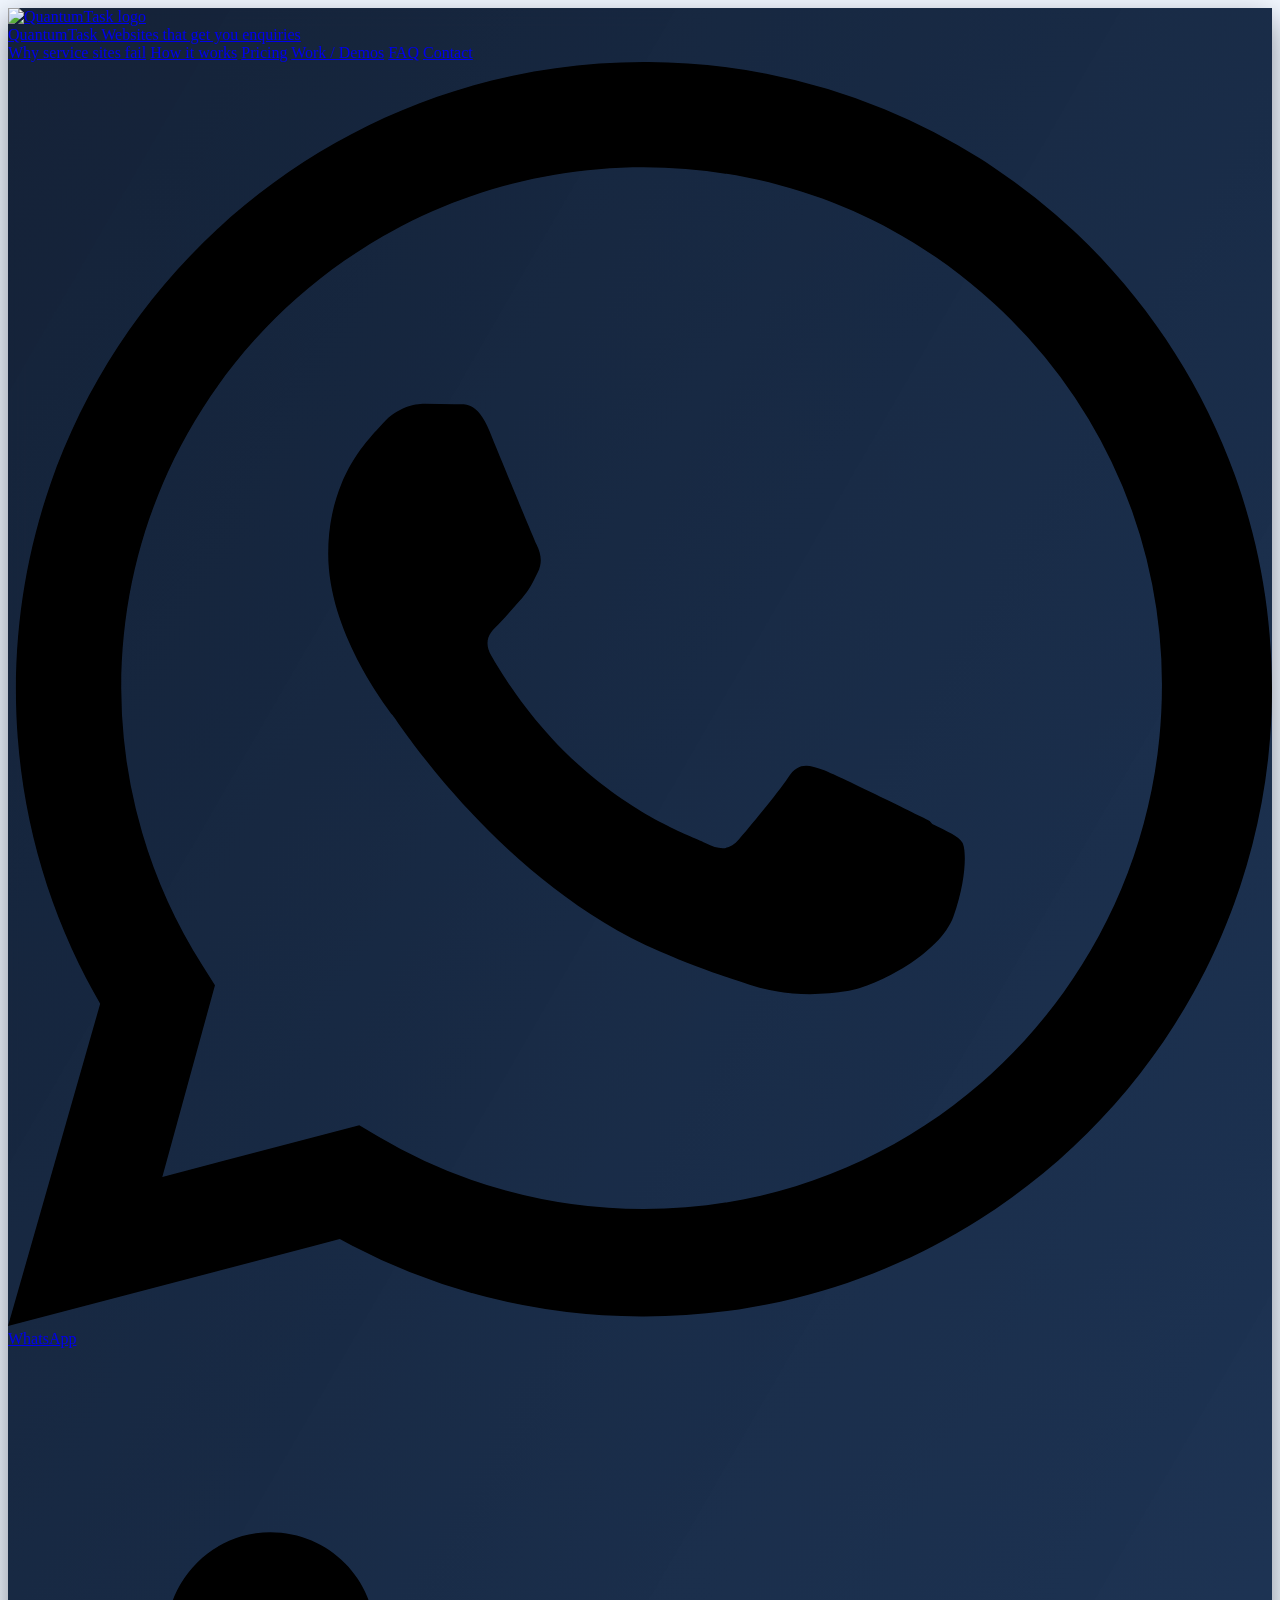
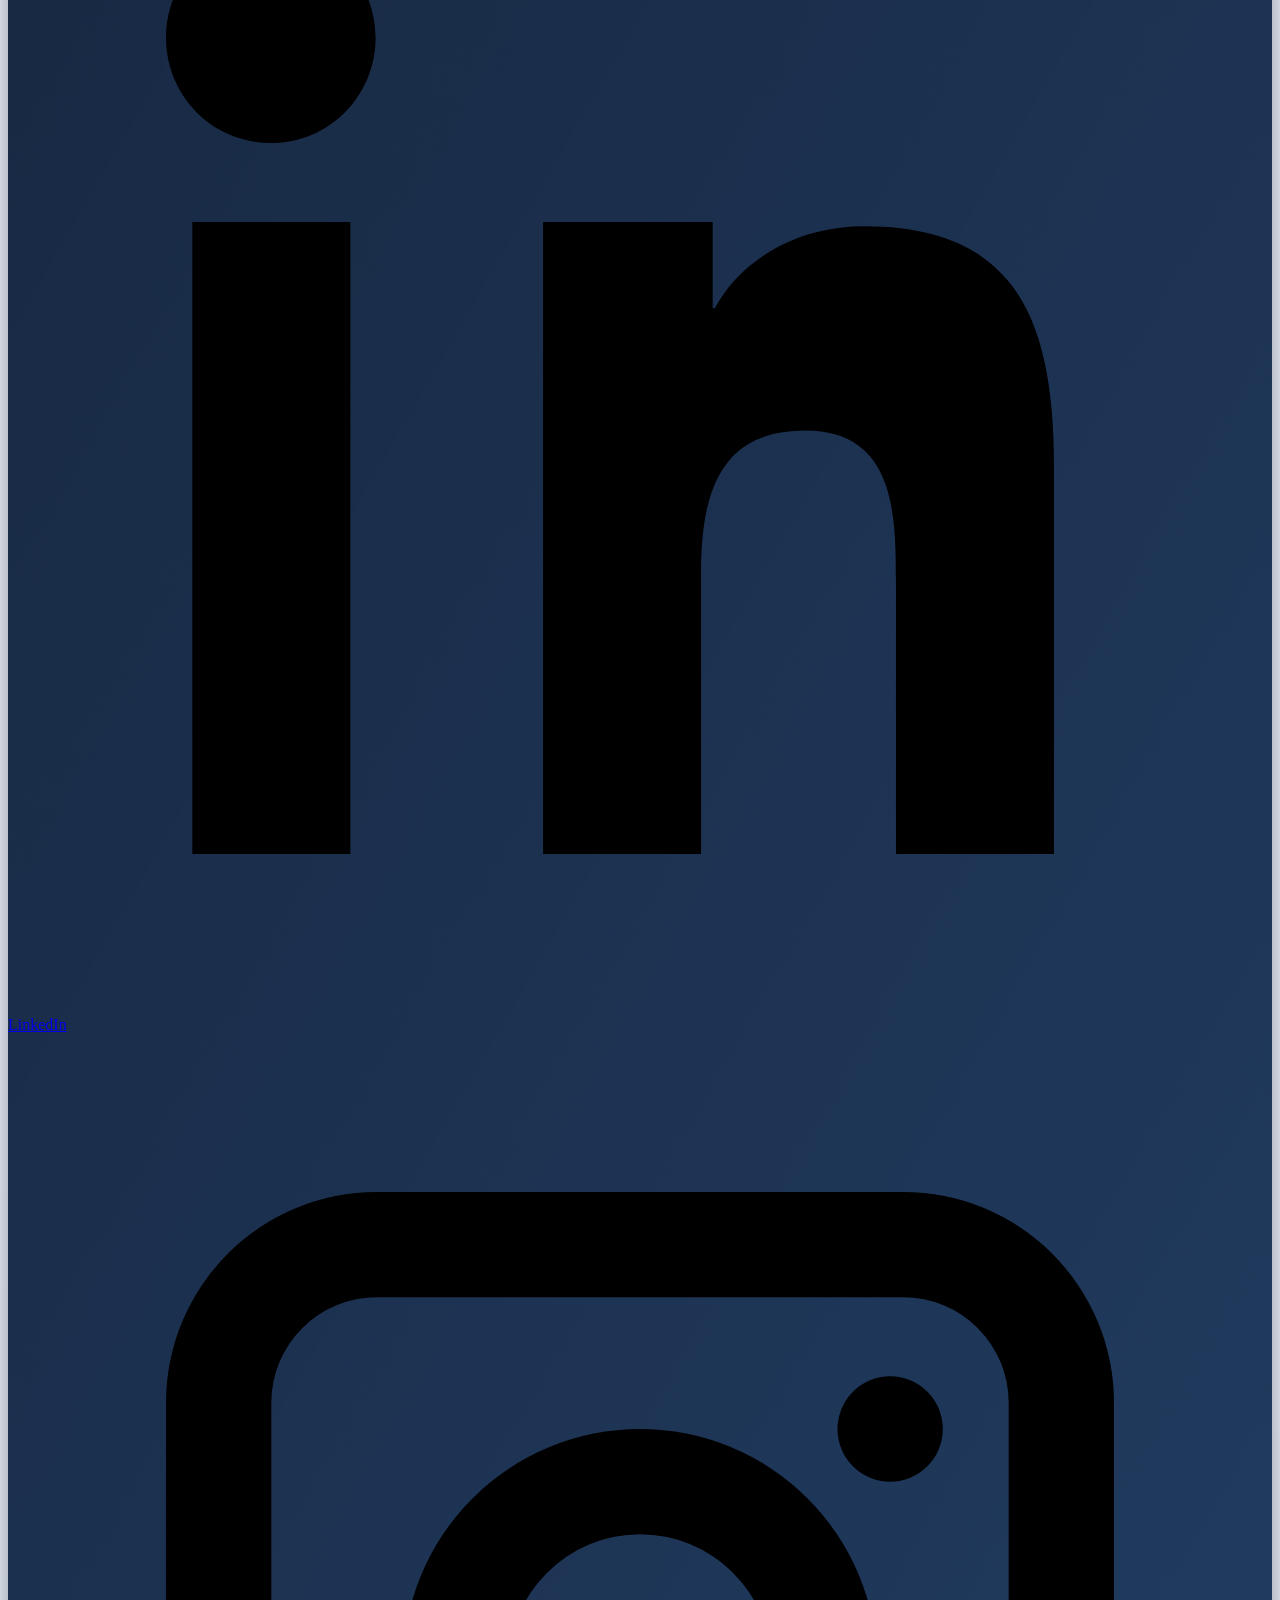
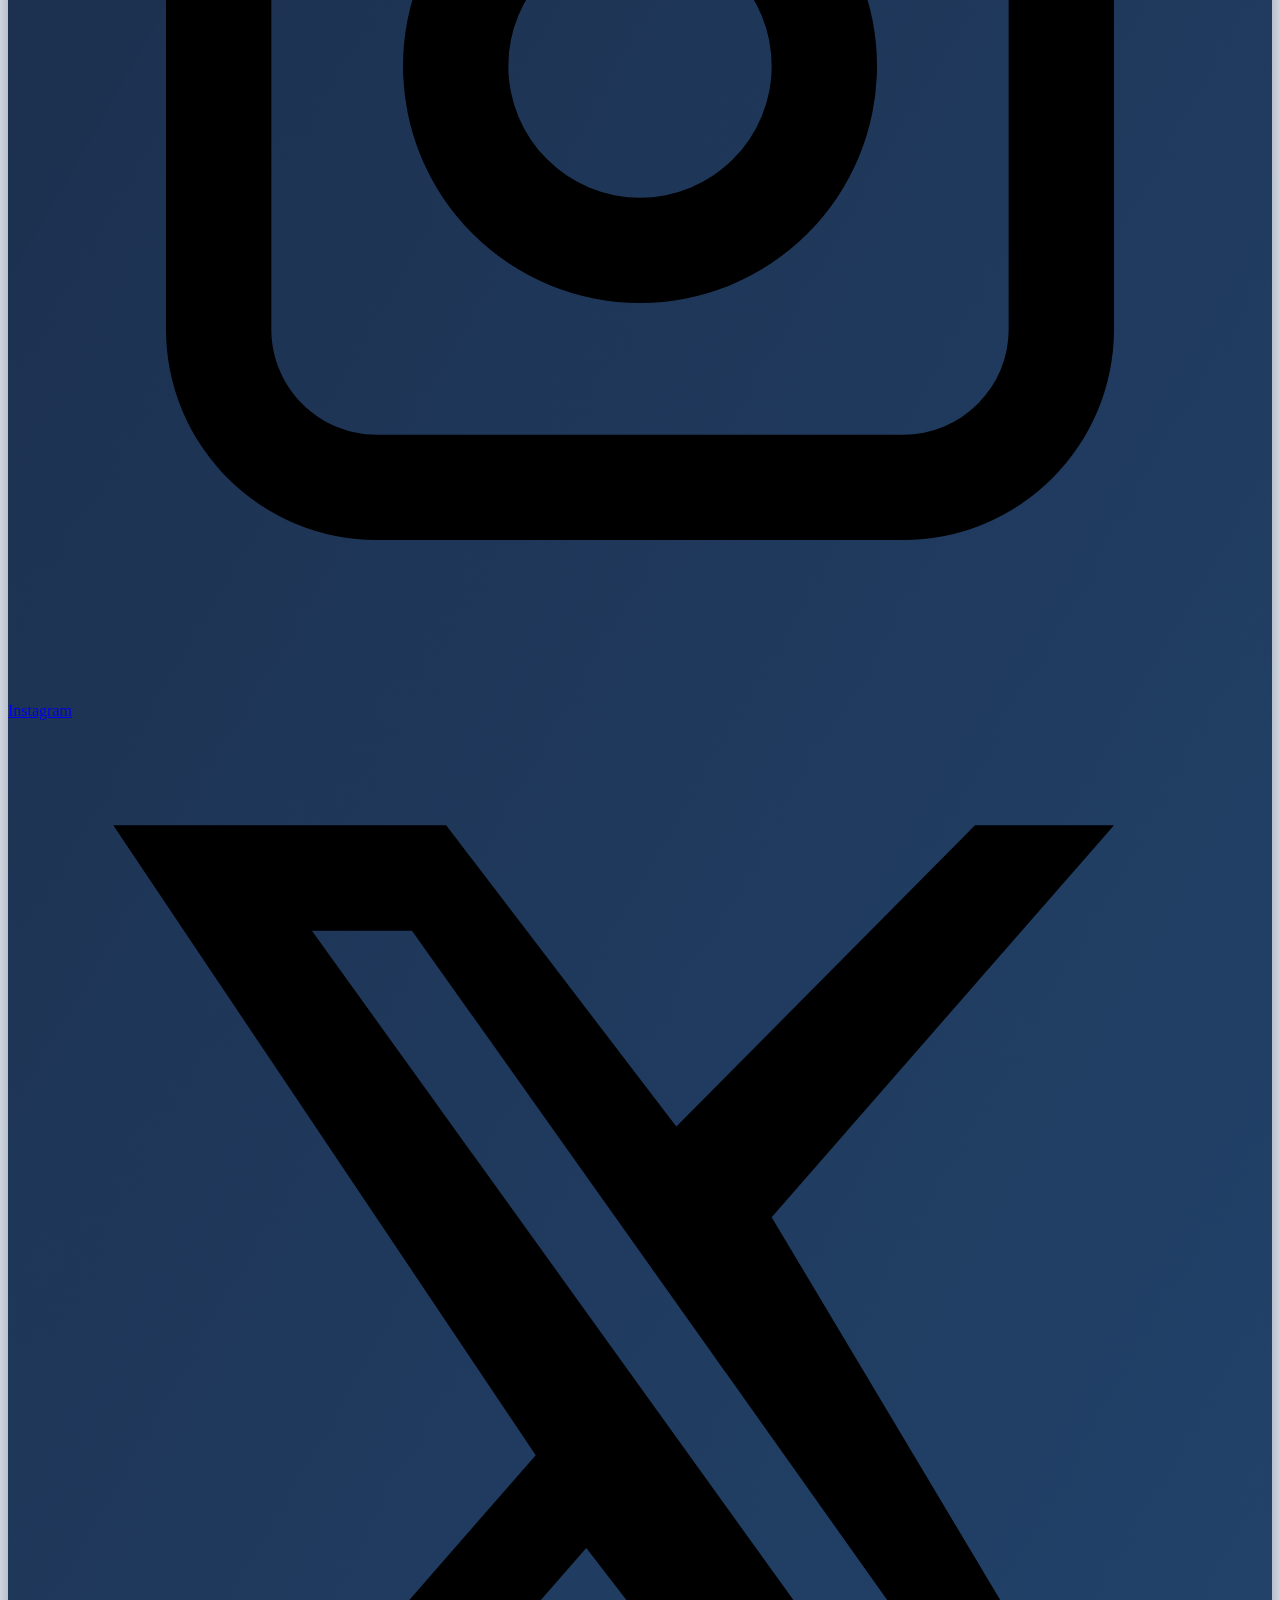
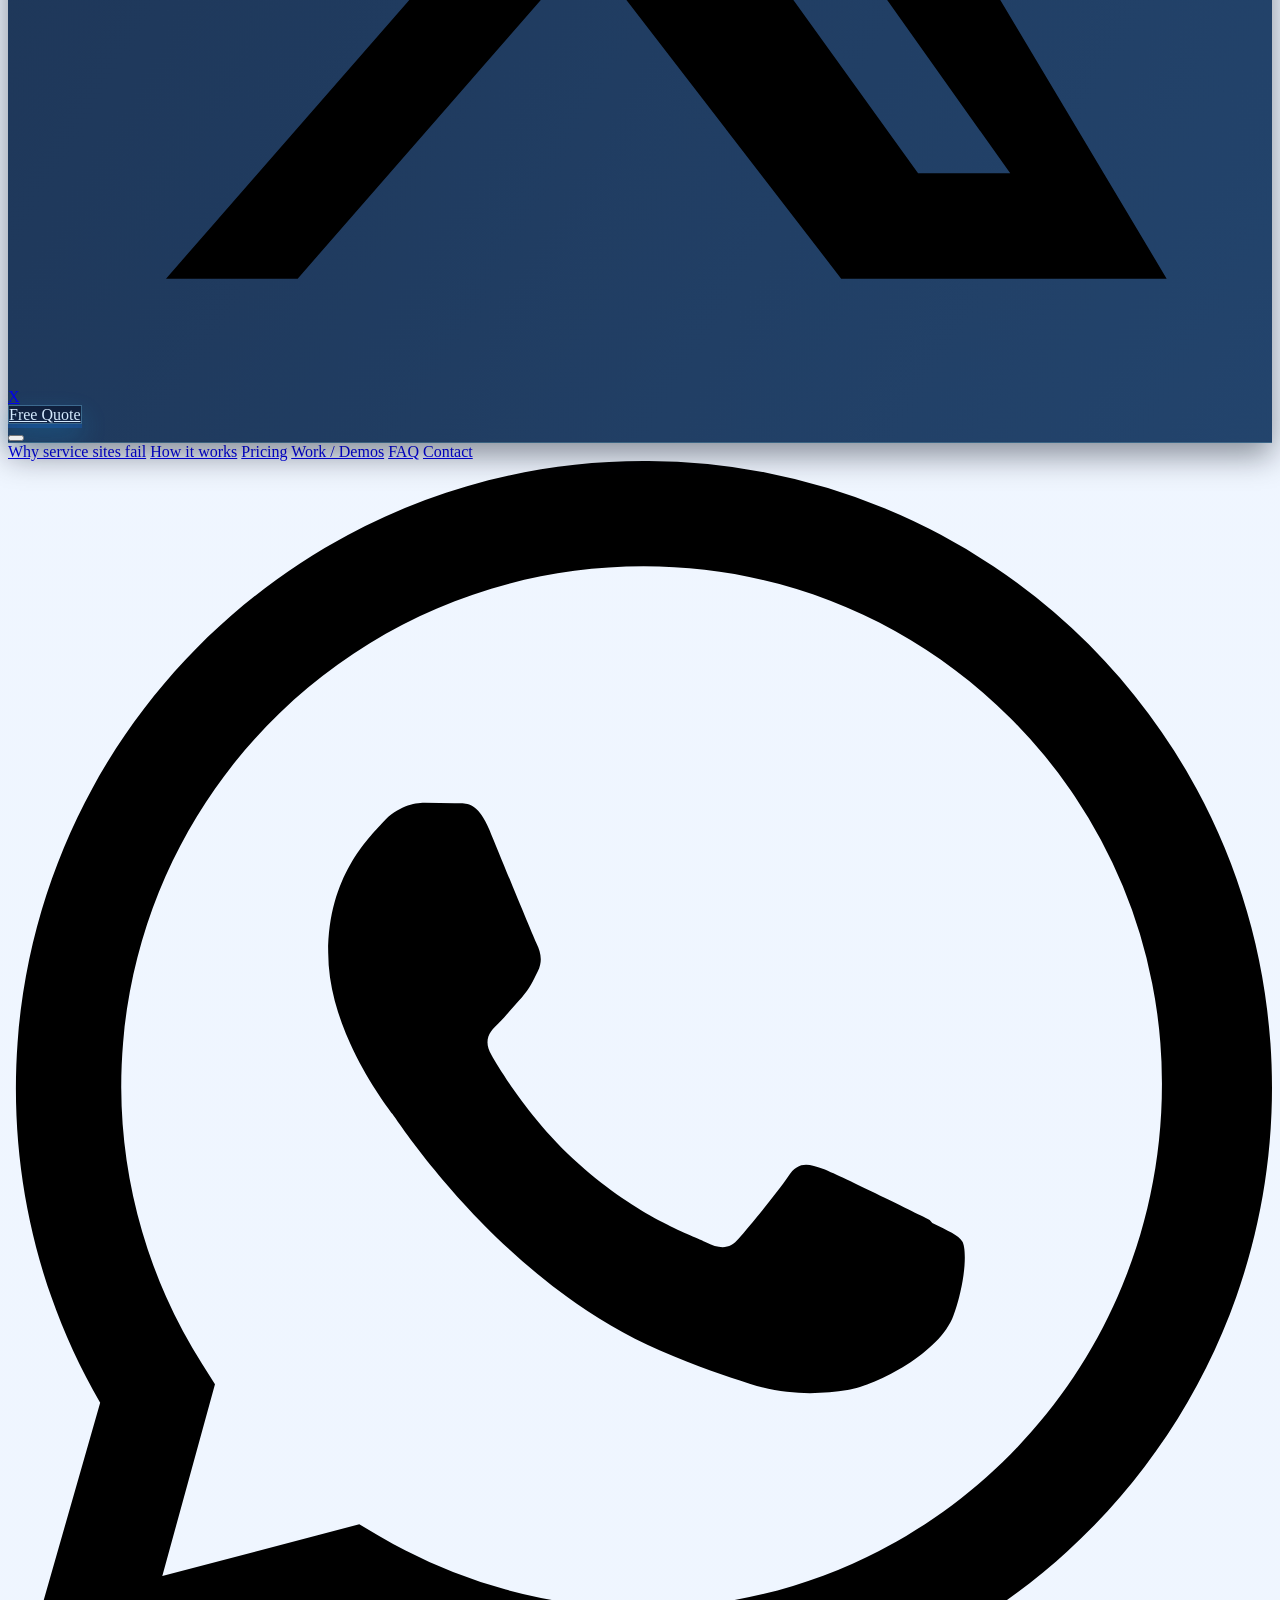
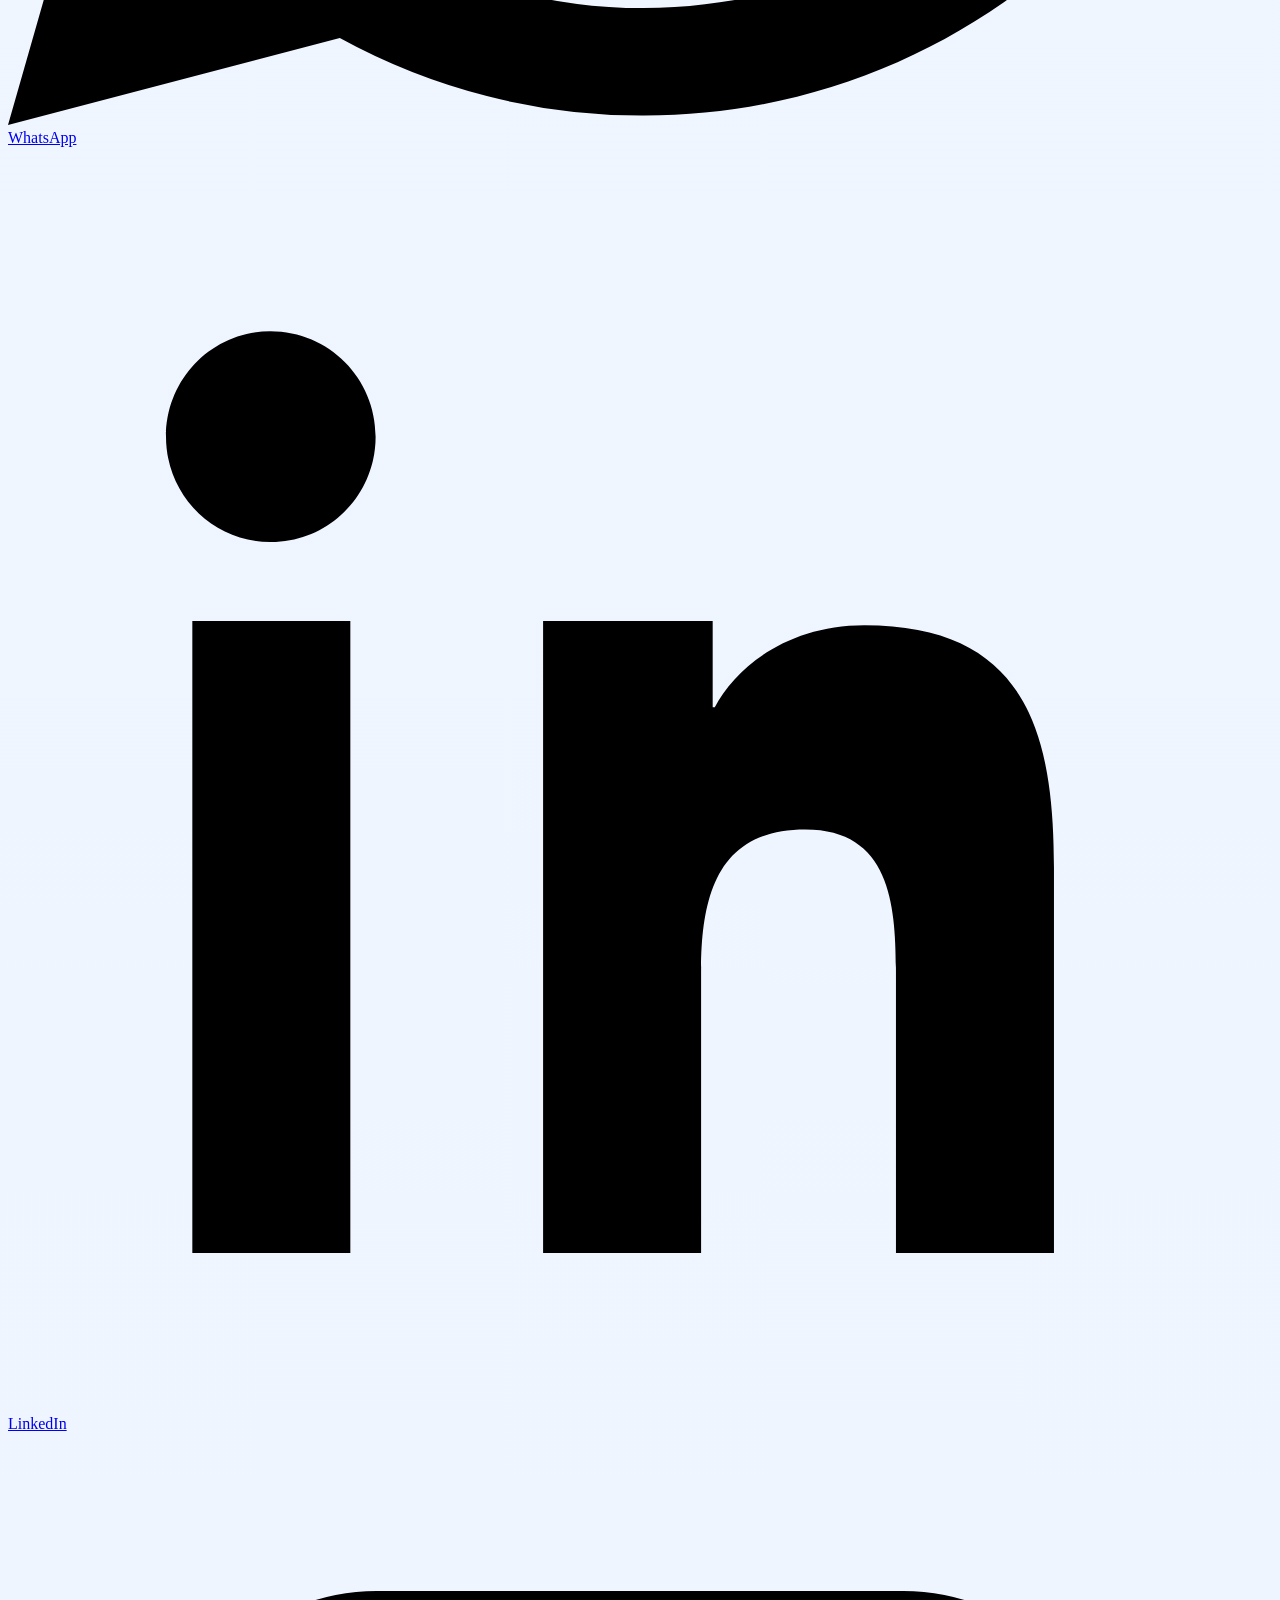
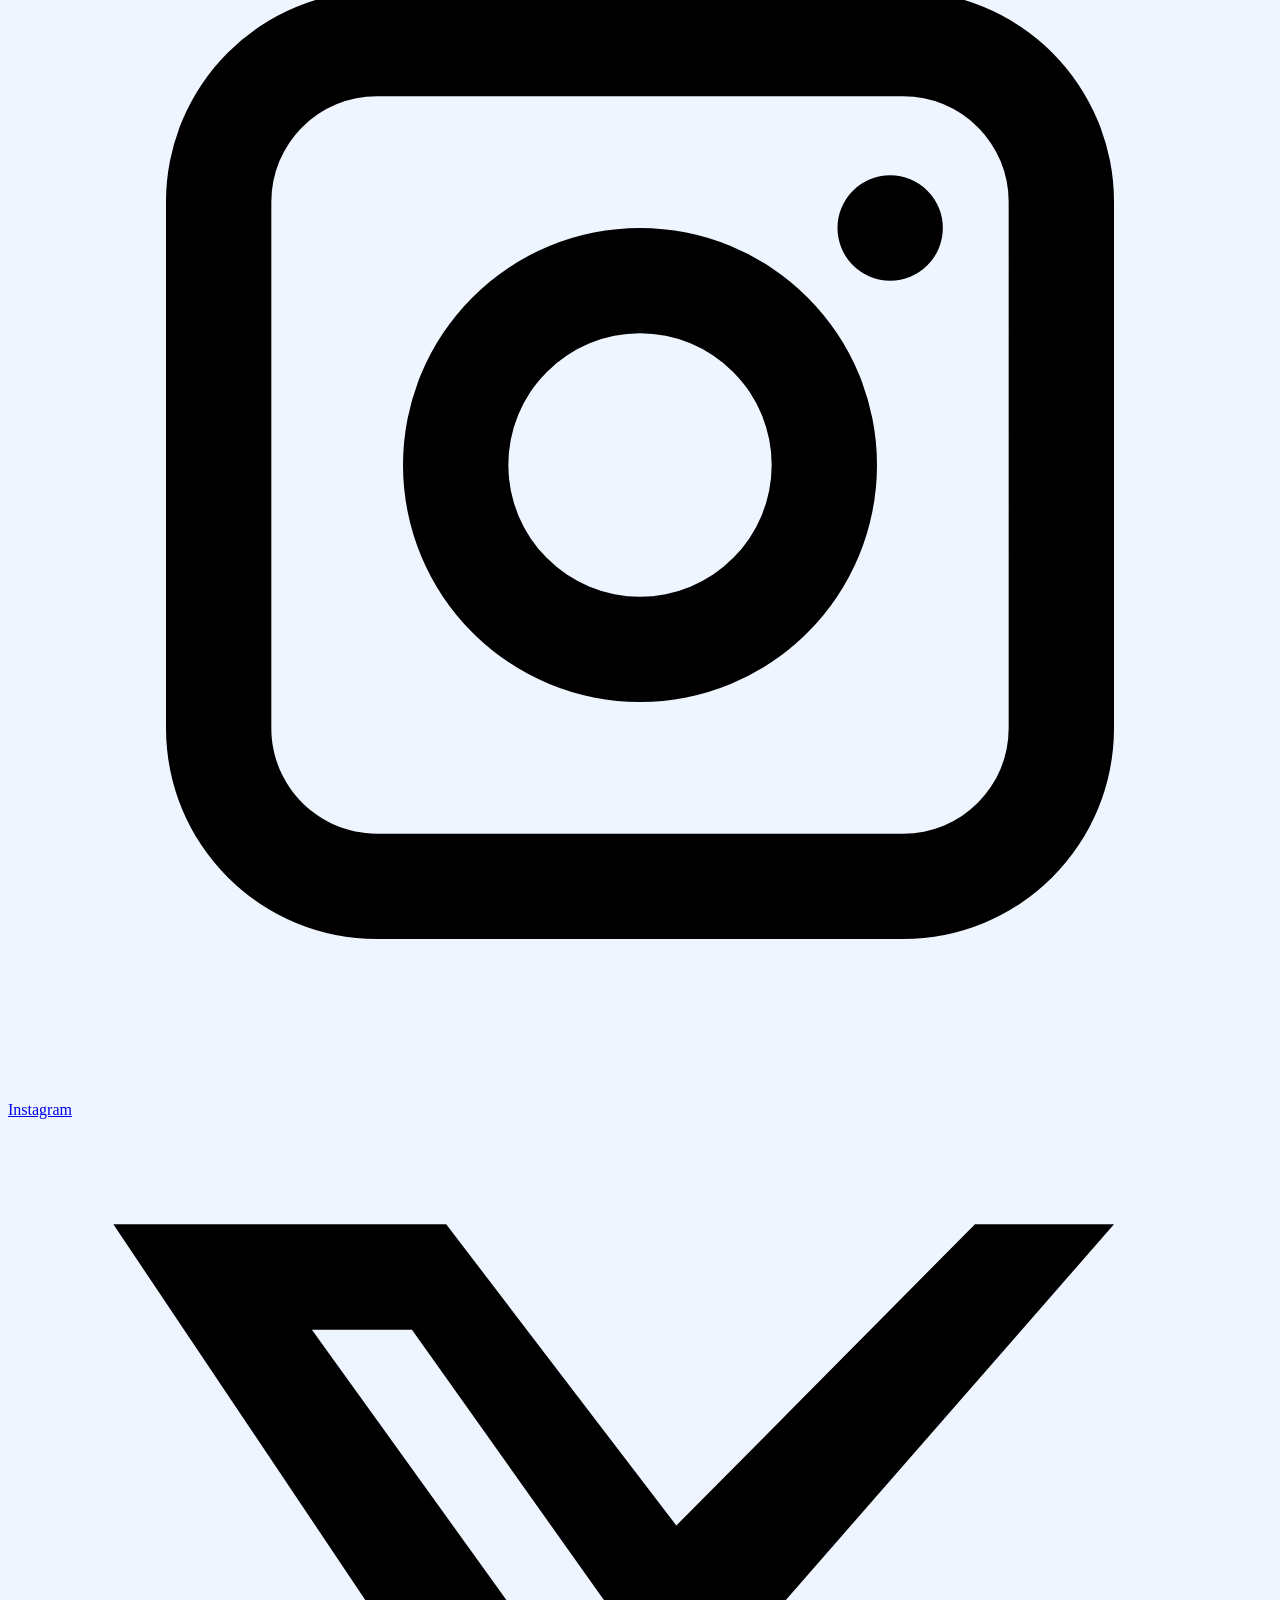
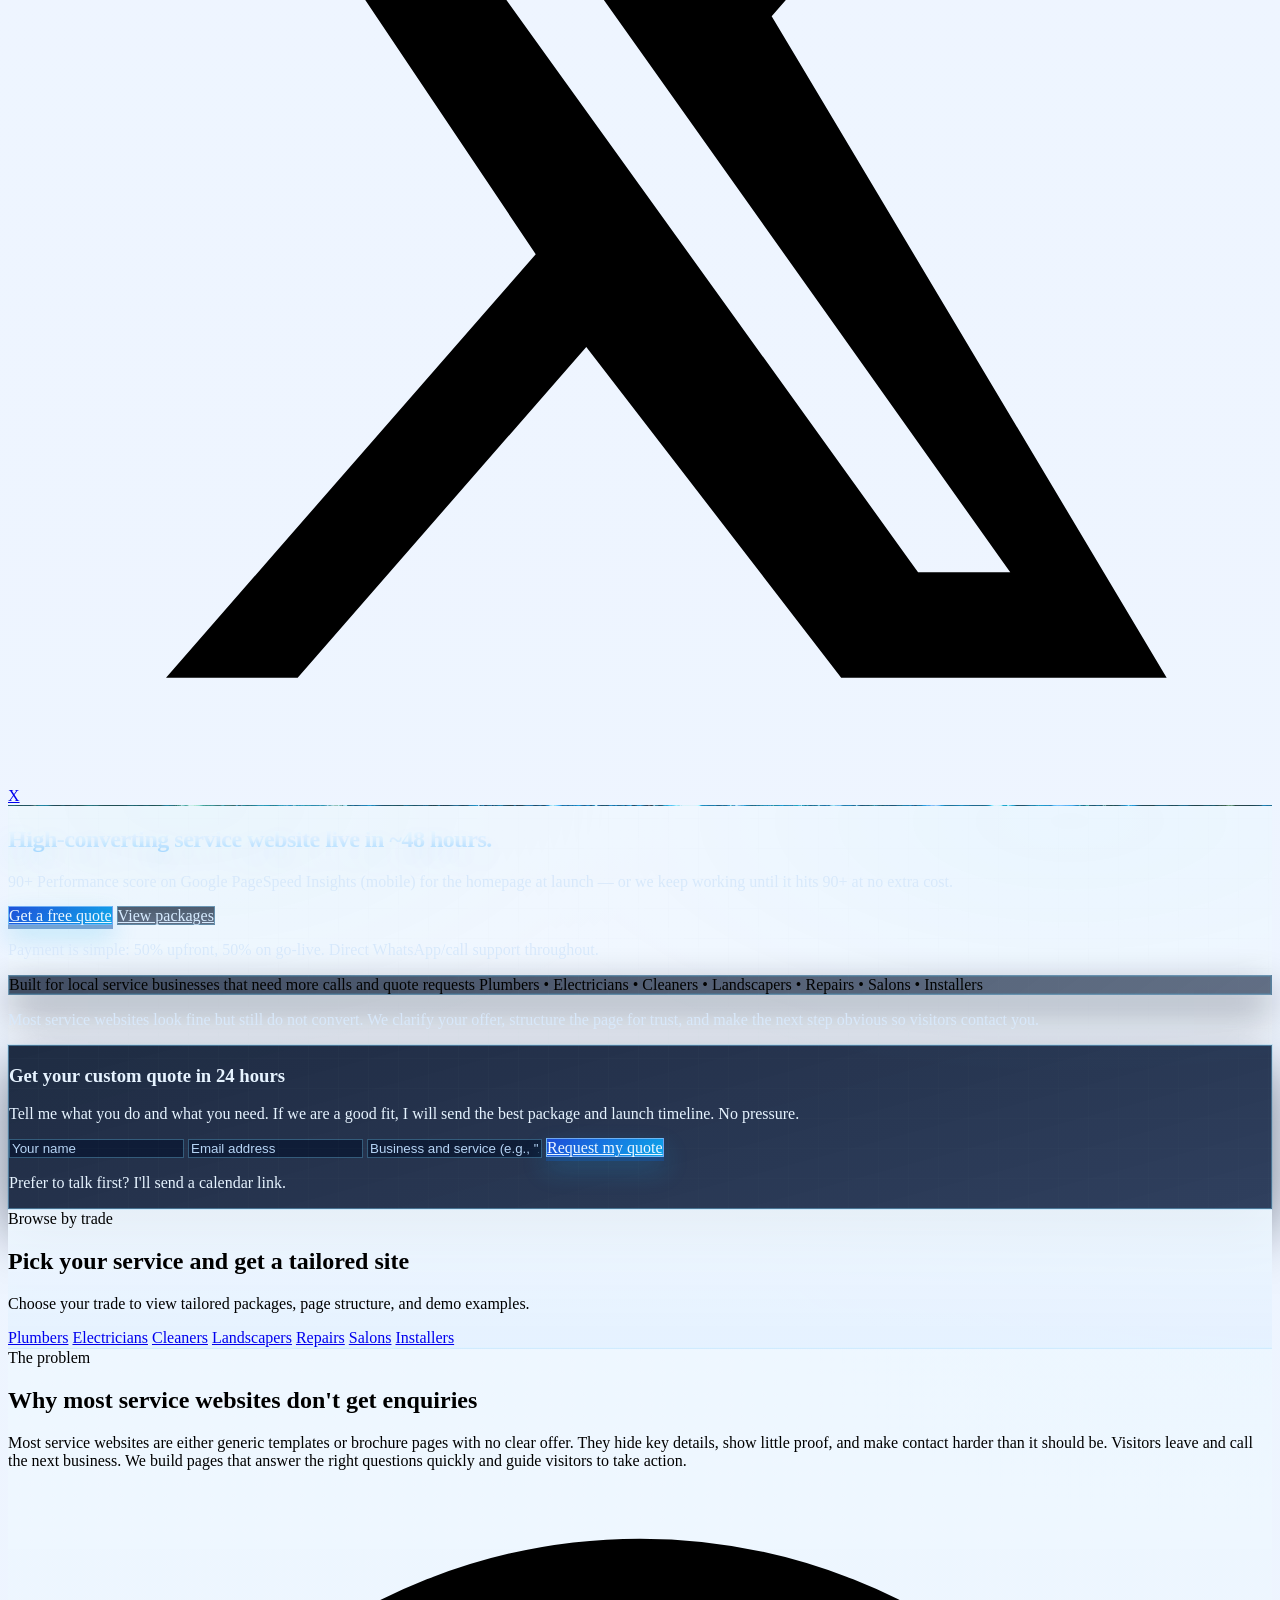
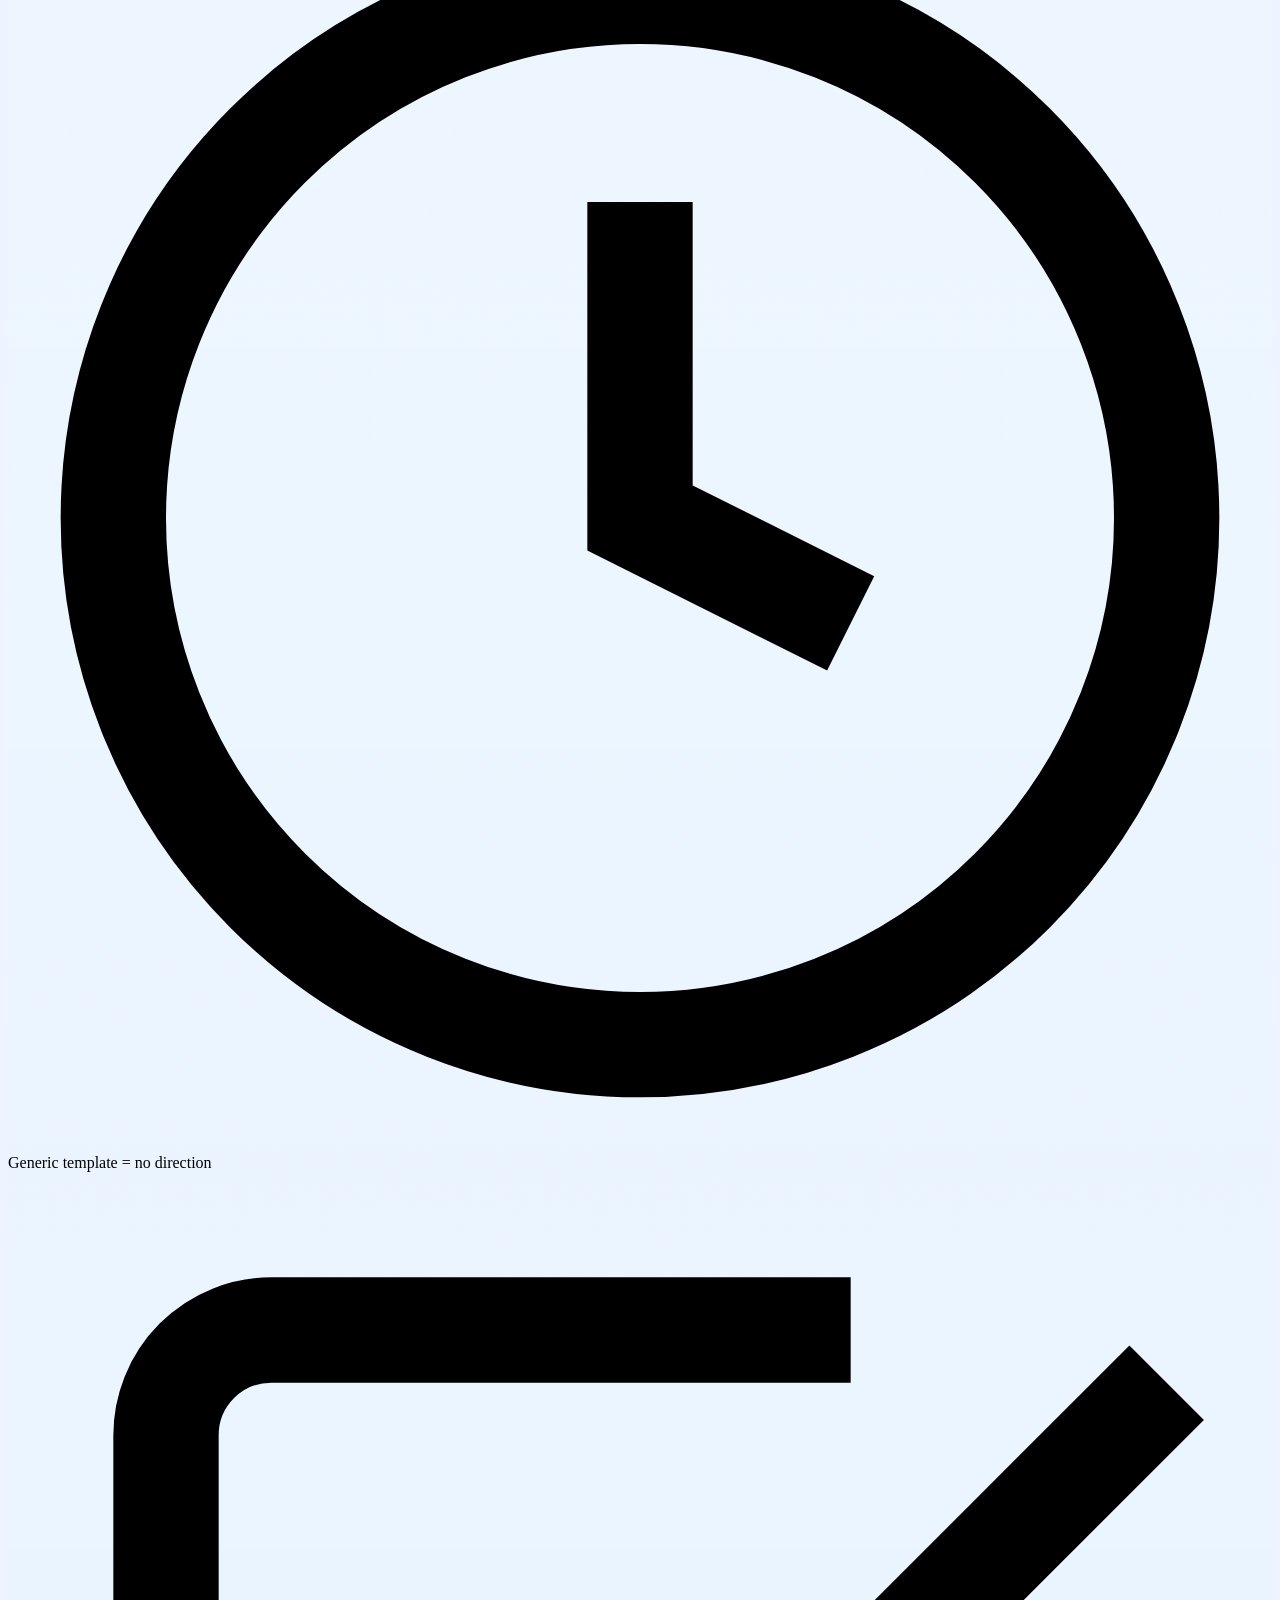
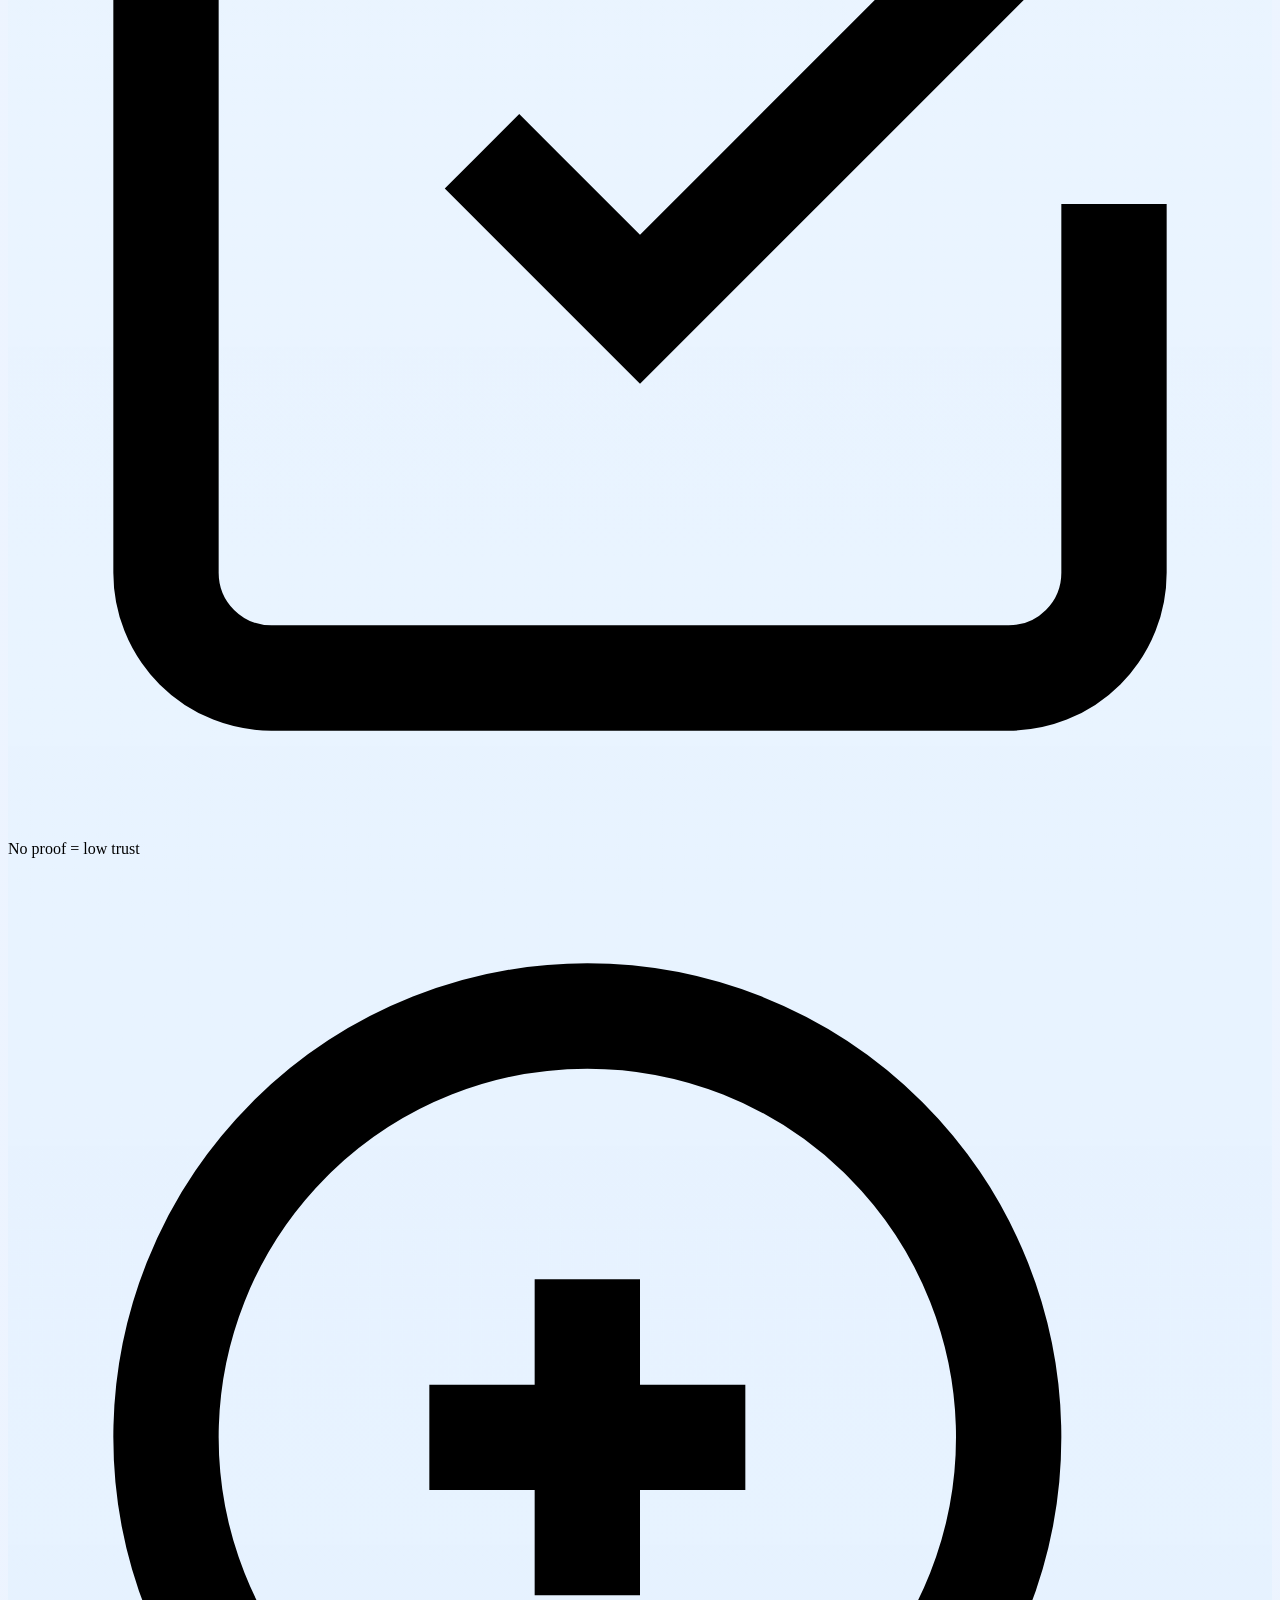
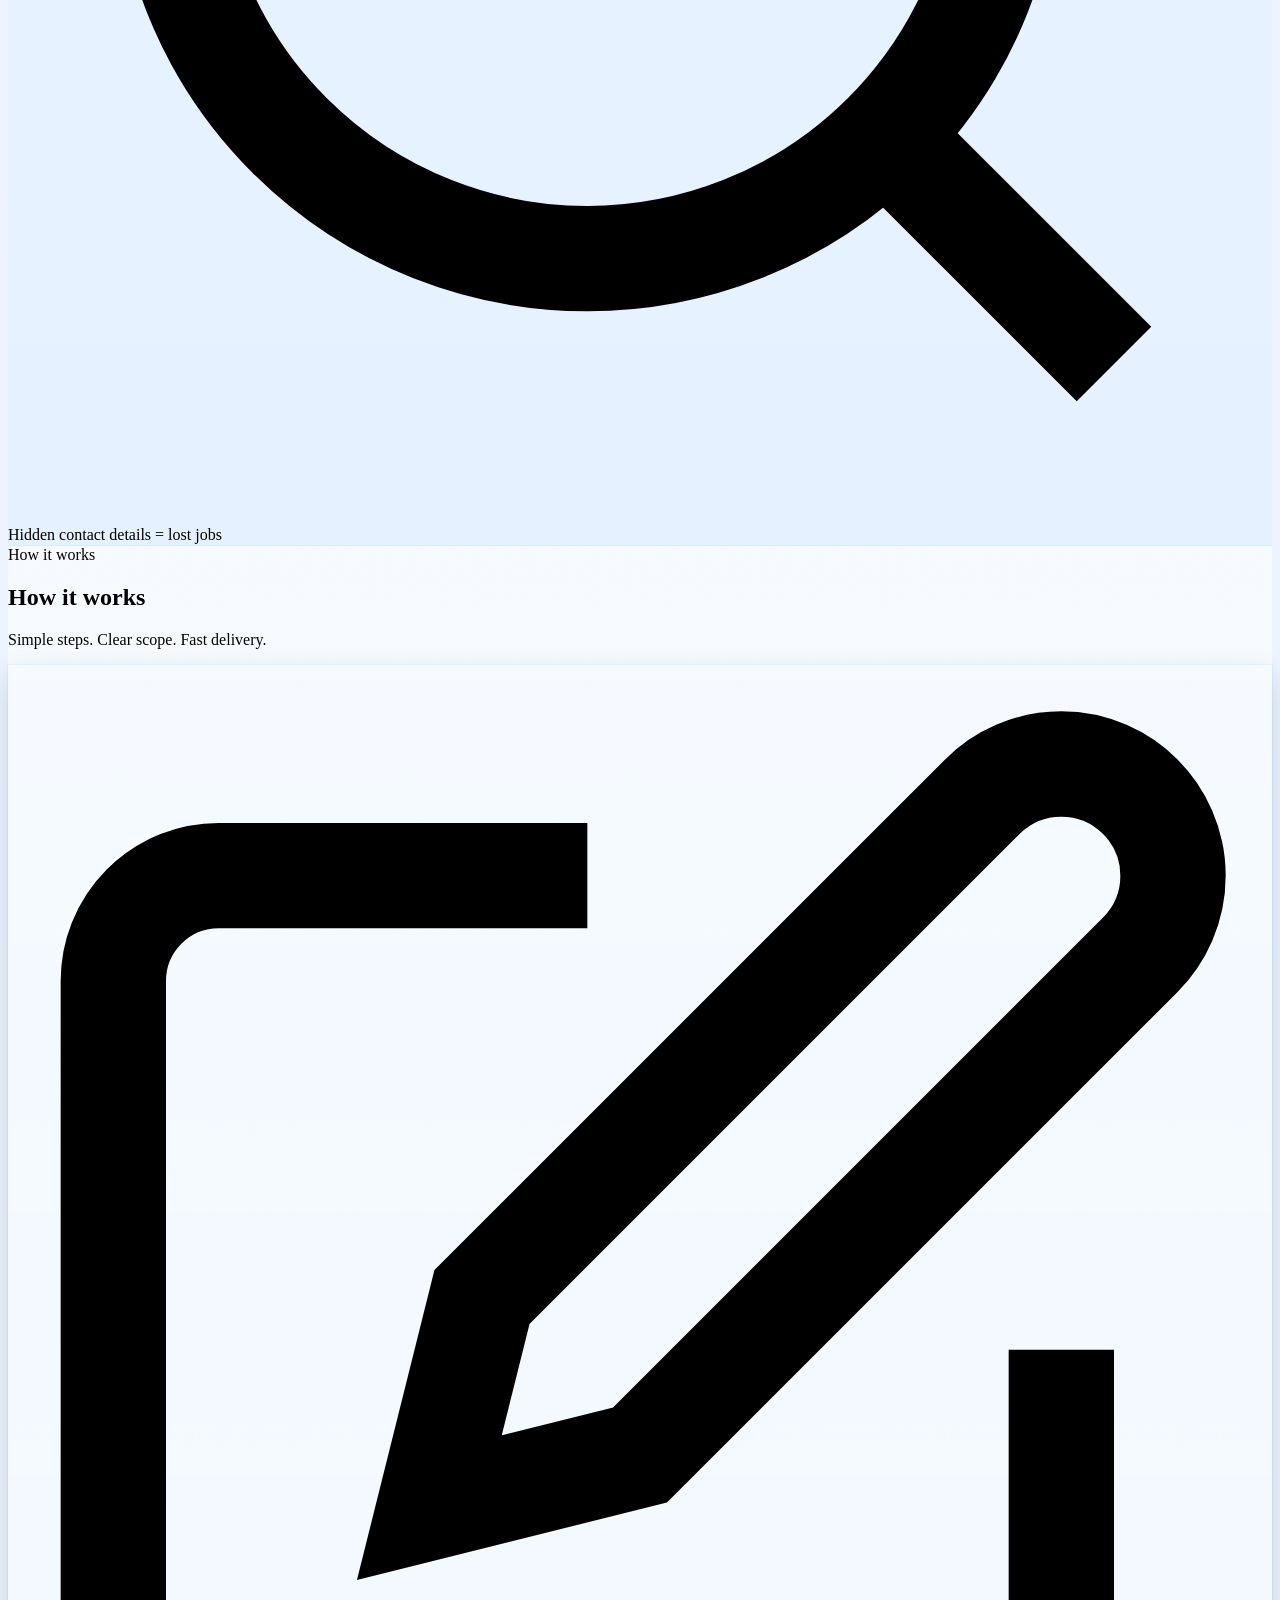
==== docs/index.html @ d47f9c90 "Update docs index with tech hero background and visual refresh" ====
<!DOCTYPE html>
<html lang="en">
<head>
  <meta charset="UTF-8" />
  <title>Web Design for Service Businesses in South Africa | QuantumTask</title>
  <!-- Ensure the viewport fits the device and respects safe-area insets on modern devices -->
  <meta name="viewport" content="width=device-width,initial-scale=1,viewport-fit=cover" />
  <meta name="color-scheme" content="only light" />
  <meta name="supported-color-schemes" content="light" />
  <meta name="description" content="QuantumTask builds high-converting websites for service businesses in South Africa. Launch in ~48 hours, clear offer positioning, and more quote requests." />
  <meta name="author" content="QuantumTask" />
  <meta name="robots" content="index,follow" />
  <link rel="canonical" href="https://quantumtask.io/" />

  <meta property="og:title" content="Web Design for Service Businesses in South Africa | QuantumTask" />
  <meta property="og:description" content="QuantumTask builds high-converting websites for service businesses in South Africa. Launch in ~48 hours and turn more visitors into quote requests." />
  <meta property="og:type" content="website" />
  <meta property="og:url" content="https://quantumtask.io/" />
  <meta property="og:site_name" content="QuantumTask" />
  <meta property="og:locale" content="en_ZA" />
  <meta property="og:image" content="https://quantumtask.io/images/logo.png" />

  <meta name="twitter:card" content="summary_large_image" />
  <meta name="twitter:title" content="Web Design for Service Businesses in South Africa | QuantumTask" />
  <meta name="twitter:description" content="QuantumTask builds high-converting websites for service businesses in South Africa. Launch in ~48 hours and turn more visitors into quote requests." />
  <meta name="twitter:image" content="https://quantumtask.io/images/logo.png" />
  <meta name="twitter:url" content="https://quantumtask.io/" />
  <!-- deploy-check: 2026-02-11 -->

  <meta name="theme-color" content="#ffffff" />
  <link rel="stylesheet" href="style.css?v=3" />
  <link rel="stylesheet" href="assets/css/site.css?v=20260302perf23" />
  <!-- Set the theme color for supported browsers to match the dark brand background -->
  <link rel="icon" type="image/png" href="images/logo.png" />

  <!-- Font -->
  <link rel="preconnect" href="https://fonts.googleapis.com">
  <link rel="preconnect" href="https://fonts.gstatic.com" crossorigin>
  <style id="home-tech-refresh">
    .page-home .nav{
      background:linear-gradient(120deg, rgba(6,20,43,.94) 0%, rgba(11,34,69,.92) 52%, rgba(17,52,96,.92) 100%) !important;
      border-bottom:1px solid rgba(125,211,252,.34) !important;
      box-shadow:0 12px 30px rgba(2,8,21,.44) !important;
      backdrop-filter:blur(8px) saturate(1.15);
      -webkit-backdrop-filter:blur(8px) saturate(1.15);
    }

    .page-home .hero{
      position:relative;
      isolation:isolate;
    }

    .page-home .hero .hero-bg{
      background:
        linear-gradient(145deg, rgba(2,10,24,.28) 0%, rgba(3,14,32,.38) 48%, rgba(5,18,39,.44) 100%),
        url("images/hero-tech-internet-4.jpg?v=2") center/cover no-repeat !important;
      background-blend-mode:normal;
      filter:none;
      border-bottom:1px solid rgba(125,211,252,.24);
      animation:none !important;
    }

    .page-home .hero .hero-bg::before,
    .page-home .hero .hero-bg::after{
      content:none !important;
      background:none !important;
      display:none !important;
    }

    body.page-home,
    body.page-home main{
      background:
        radial-gradient(1200px 520px at -8% -12%, rgba(37,99,235,.22) 0%, transparent 62%),
        radial-gradient(980px 460px at 108% -8%, rgba(14,165,233,.18) 0%, transparent 64%),
        linear-gradient(180deg, #f1f7ff 0%, #e7f0ff 100%) !important;
    }

    .page-home .section{
      position:relative;
      background:linear-gradient(180deg, rgba(247,251,255,.84) 0%, rgba(236,245,255,.9) 100%);
      border-top:1px solid rgba(125,211,252,.2);
      border-bottom:1px solid rgba(125,211,252,.12);
    }

    .page-home .section.section-alt{
      background:
        linear-gradient(180deg, rgba(238,247,255,.92) 0%, rgba(229,241,255,.96) 100%),
        radial-gradient(760px 300px at 100% 0%, rgba(14,165,233,.1) 0%, transparent 72%);
    }

    .page-home .hero::before{
      content:"";
      position:absolute;
      inset:0;
      pointer-events:none;
      z-index:0;
      opacity:.18;
      background:
        radial-gradient(680px 340px at 14% 0%, rgba(45,212,191,.2) 0%, transparent 72%),
        radial-gradient(780px 340px at 84% 4%, rgba(34,211,238,.18) 0%, transparent 74%),
        repeating-linear-gradient(90deg, rgba(148,163,184,.08) 0 1px, transparent 1px 30px),
        repeating-linear-gradient(0deg, rgba(148,163,184,.08) 0 1px, transparent 1px 30px);
      mix-blend-mode:screen;
    }

    .page-home .hero-title{
      background:linear-gradient(180deg, #f5fbff 0%, #d9eeff 52%, #a7d7ff 100%);
      -webkit-background-clip:text;
      background-clip:text;
      color:transparent !important;
      text-shadow:0 12px 30px rgba(14,165,233,.2);
      letter-spacing:-.02em;
    }

    .page-home .hero-sub,
    .page-home .hero-payment,
    .page-home .hero-note{
      color:#d7e8fb !important;
    }

    .page-home .meta-pill{
      background:linear-gradient(145deg, rgba(7,20,46,.75) 0%, rgba(9,25,55,.62) 100%) !important;
      border:1px solid rgba(125,211,252,.38) !important;
      box-shadow:0 16px 38px rgba(2,10,27,.46), inset 0 0 0 1px rgba(56,189,248,.14) !important;
    }

    .page-home .hero-card{
      background:linear-gradient(165deg, rgba(7,21,46,.9) 0%, rgba(10,28,63,.84) 100%) !important;
      border:1px solid rgba(125,211,252,.4) !important;
      box-shadow:0 22px 52px rgba(2,10,30,.52), 0 0 0 1px rgba(56,189,248,.14) !important;
    }

    .page-home .hero-card h3,
    .page-home .hero-card p,
    .page-home .hero-card small,
    .page-home .hero-card label{
      color:#e6f3ff !important;
    }

    .page-home .hero-card input,
    .page-home .hero-card textarea,
    .page-home .hero-card select{
      background:rgba(8,23,49,.78) !important;
      border:1px solid rgba(125,211,252,.35) !important;
      color:#e9f4ff !important;
    }

    .page-home .hero-card input::placeholder,
    .page-home .hero-card textarea::placeholder{
      color:#b6d4f5 !important;
    }

    .page-home .btn-primary,
    .page-home .nav-cta{
      background:linear-gradient(135deg, #1d4ed8 0%, #0ea5e9 100%) !important;
      border:1px solid rgba(147,197,253,.7) !important;
      box-shadow:0 12px 26px rgba(14,165,233,.24), 0 4px 0 rgba(22,78,161,.5) !important;
      color:#edf7ff !important;
    }

    .page-home .btn-ghost,
    .page-home .btn-outline{
      background:linear-gradient(180deg, rgba(7,20,46,.7) 0%, rgba(10,26,58,.62) 100%) !important;
      border:1px solid rgba(125,211,252,.4) !important;
      color:#d6ebff !important;
    }

    .page-home .card,
    .page-home .price-card,
    .page-home .meta-card,
    .page-home .proof-card,
    .page-home .faq-item,
    .page-home .how-step,
    .page-home .service-card,
    .page-home .svc-card,
    .page-home .contact-form,
    .page-home .contact-right{
      border-color:rgba(125,211,252,.3) !important;
      box-shadow:0 12px 28px rgba(8,26,54,.16), 0 0 0 1px rgba(56,189,248,.08) !important;
    }

    @media (max-width: 900px){
      .page-home .hero::before{
        opacity:.2;
      }
    }
  </style>

  <script type="application/ld+json">
    {
      "@context": "https://schema.org",
      "@graph": [
        {
          "@type": "Organization",
          "name": "QuantumTask",
          "url": "https://quantumtask.io/",
          "logo": "https://quantumtask.io/images/logo.png",
          "sameAs": [
            "https://wa.me/27840906474",
            "https://linkedin.com/in/christopher-oberholzer-37abb7383",
            "https://instagram.com/quantumtask",
            "https://x.com/cj_quantumtask"
          ]
        },
        {
          "@type": "WebSite",
          "name": "QuantumTask",
          "url": "https://quantumtask.io/"
        }
      ]
    }
  </script>
</head>

<body class="page-home">
<header class="site-header nav">
  <div class="nav-inner">
    <a class="brand" href="/">
      <img src="/images/logo.png" alt="QuantumTask logo" class="brand-mark" width="40" height="40" loading="lazy">
      <div class="brand-info">
        <span class="brand-text">QuantumTask</span>
        <span class="brand-tagline">Websites that get you enquiries</span>
      </div>
    </a>

    <!-- Provide an aria label so screen readers know this is the primary navigation -->
    <nav class="nav-links" aria-label="Primary navigation">
      <!-- Clear, descriptive anchors for each section -->
      <a href="#why-cleaning-sites">Why service sites fail</a>
      <a href="#how-it-works">How it works</a>
      <a href="#packages">Pricing</a>
      <a href="#work-demos">Work / Demos</a>
      <a href="#faq">FAQ</a>
      <a href="#contact">Contact</a>
    </nav>

    <div class="nav-actions">
      <div class="social-links">
        <a href="https://wa.me/27840906474?text=Hi%20QuantumTask%2C%20I%27m%20interested%20in%20a%20website%20for%20my%20business.%0A%0ABusiness%20name%3A%0AService%20type%3A%0AArea%20served%3A%0AMain%20goal%20(calls%2Fquotes%2Fbookings)%3A%0A%0APlease%20share%20the%20best%20package%20and%20timeline." class="social-btn" aria-label="WhatsApp" rel="noopener noreferrer">
          <svg viewBox="0 0 24 24" aria-hidden="true" focusable="false">
            <path d="M20.52 3.48A11.89 11.89 0 0 0 12.07 0C5.49 0 .15 5.34.15 11.92c0 2.1.55 4.15 1.6 5.96L0 24l6.3-1.65a11.9 11.9 0 0 0 5.77 1.47h.01c6.58 0 11.92-5.34 11.92-11.92 0-3.18-1.24-6.17-3.48-8.42Zm-8.45 18.3h-.01a9.86 9.86 0 0 1-5.03-1.38l-.36-.21-3.74.98 1-3.64-.24-.38a9.86 9.86 0 0 1-1.54-5.26C2.15 6.42 6.57 2 12.07 2c2.63 0 5.1 1.02 6.96 2.88a9.78 9.78 0 0 1 2.88 6.96c0 5.5-4.42 9.94-9.84 9.94Zm5.43-7.37c-.3-.15-1.76-.87-2.03-.97-.27-.1-.47-.15-.66.15-.2.3-.76.97-.93 1.17-.17.2-.34.22-.64.07-.3-.15-1.26-.46-2.4-1.48-.89-.79-1.49-1.77-1.66-2.07-.17-.3-.02-.46.13-.6.13-.13.3-.34.45-.5.15-.17.2-.29.3-.49.1-.2.05-.37-.02-.52-.07-.15-.66-1.58-.9-2.17-.24-.58-.49-.5-.66-.5l-.57-.01c-.2 0-.52.07-.79.37-.27.3-1.04 1.02-1.04 2.48 0 1.46 1.07 2.86 1.22 3.06.15.2 2.1 3.2 5.08 4.49.71.31 1.27.49 1.7.63.71.23 1.35.2 1.86.12.57-.09 1.76-.72 2.01-1.41.25-.69.25-1.28.17-1.41-.07-.12-.27-.2-.57-.35Z"/>
          </svg>
          <span class="sr-only">WhatsApp</span>
        </a>
        <a href="https://linkedin.com/in/christopher-oberholzer-37abb7383" class="social-btn" aria-label="LinkedIn" rel="noopener noreferrer">
          <svg viewBox="0 0 24 24" aria-hidden="true" focusable="false">
            <path d="M4.98 3.5C3.88 3.5 3 4.4 3 5.5s.88 2 1.98 2h.02c1.1 0 1.98-.9 1.98-2s-.88-2-2-2ZM3.5 9h3v12h-3V9Zm7 0h2.88v1.64h.04c.4-.76 1.38-1.56 2.84-1.56 3.04 0 3.6 2 3.6 4.6V21h-3v-5.2c0-1.24-.02-2.84-1.72-2.84-1.72 0-1.98 1.34-1.98 2.74V21h-3V9Z"/>
          </svg>
          <span class="sr-only">LinkedIn</span>
        </a>
        <a href="https://instagram.com/quantumtask" class="social-btn" aria-label="Instagram" rel="noopener noreferrer">
          <svg viewBox="0 0 24 24" aria-hidden="true" focusable="false">
            <path d="M7 3h10a4 4 0 0 1 4 4v10a4 4 0 0 1-4 4H7a4 4 0 0 1-4-4V7a4 4 0 0 1 4-4Zm0 2a2 2 0 0 0-2 2v10c0 1.1.9 2 2 2h10a2 2 0 0 0 2-2V7a2 2 0 0 0-2-2H7Zm5 2.5A4.5 4.5 0 1 1 7.5 12 4.5 4.5 0 0 1 12 7.5Zm0 2A2.5 2.5 0 1 0 14.5 12 2.5 2.5 0 0 0 12 9.5Zm4.75-3a1 1 0 1 1-1 1 1 1 0 0 1 1-1Z"/>
          </svg>
          <span class="sr-only">Instagram</span>
        </a>
        <a href="https://x.com/cj_quantumtask" class="social-btn" aria-label="X" rel="noopener noreferrer">
          <svg viewBox="0 0 24 24" aria-hidden="true" focusable="false">
            <path d="M18.36 2H21l-6.5 7.44L22 22h-6.18l-4.84-6.28L5.5 22H3l7.02-8.04L2 2h6.32l4.37 5.72L18.36 2Zm-1.08 18h1.75L7.67 4h-1.9l11.51 16Z"/>
          </svg>
          <span class="sr-only">X</span>
        </a>
      </div>
      <a href="mailto:daniel@quantumtask.io" class="btn btn-outline nav-cta">Free Quote</a>
    </div>

    <!-- Mobile menu toggle button (kebab). Hidden on desktop via CSS -->
    <button id="mobile-menu-toggle" class="mobile-menu-button" aria-label="Open menu">
      <span></span>
      <span></span>
      <span></span>
    </button>
  </div>
</header>

 <!-- Off-canvas mobile navigation. Hidden by default and slides in from the right. -->
 <div id="mobile-menu" class="mobile-menu">
   <a href="#why-cleaning-sites" onclick="closeMobileMenu()">Why service sites fail</a>
   <a href="#how-it-works" onclick="closeMobileMenu()">How it works</a>
   <a href="#packages" onclick="closeMobileMenu()">Pricing</a>
   <a href="#work-demos" onclick="closeMobileMenu()">Work / Demos</a>
   <a href="#faq" onclick="closeMobileMenu()">FAQ</a>
   <a href="#contact" onclick="closeMobileMenu()">Contact</a>

   <div class="mobile-socials social-links">
     <a href="https://wa.me/27840906474?text=Hi%20QuantumTask%2C%20I%27m%20interested%20in%20a%20website%20for%20my%20business.%0A%0ABusiness%20name%3A%0AService%20type%3A%0AArea%20served%3A%0AMain%20goal%20(calls%2Fquotes%2Fbookings)%3A%0A%0APlease%20share%20the%20best%20package%20and%20timeline." class="social-btn" aria-label="WhatsApp" rel="noopener noreferrer">
       <svg viewBox="0 0 24 24" aria-hidden="true" focusable="false">
         <path d="M20.52 3.48A11.89 11.89 0 0 0 12.07 0C5.49 0 .15 5.34.15 11.92c0 2.1.55 4.15 1.6 5.96L0 24l6.3-1.65a11.9 11.9 0 0 0 5.77 1.47h.01c6.58 0 11.92-5.34 11.92-11.92 0-3.18-1.24-6.17-3.48-8.42Zm-8.45 18.3h-.01a9.86 9.86 0 0 1-5.03-1.38l-.36-.21-3.74.98 1-3.64-.24-.38a9.86 9.86 0 0 1-1.54-5.26C2.15 6.42 6.57 2 12.07 2c2.63 0 5.1 1.02 6.96 2.88a9.78 9.78 0 0 1 2.88 6.96c0 5.5-4.42 9.94-9.84 9.94Zm5.43-7.37c-.3-.15-1.76-.87-2.03-.97-.27-.1-.47-.15-.66.15-.2.3-.76.97-.93 1.17-.17.2-.34.22-.64.07-.3-.15-1.26-.46-2.4-1.48-.89-.79-1.49-1.77-1.66-2.07-.17-.3-.02-.46.13-.6.13-.13.3-.34.45-.5.15-.17.2-.29.3-.49.1-.2.05-.37-.02-.52-.07-.15-.66-1.58-.9-2.17-.24-.58-.49-.5-.66-.5l-.57-.01c-.2 0-.52.07-.79.37-.27.3-1.04 1.02-1.04 2.48 0 1.46 1.07 2.86 1.22 3.06.15.2 2.1 3.2 5.08 4.49.71.31 1.27.49 1.7.63.71.23 1.35.2 1.86.12.57-.09 1.76-.72 2.01-1.41.25-.69.25-1.28.17-1.41-.07-.12-.27-.2-.57-.35Z"/>
       </svg>
       <span class="sr-only">WhatsApp</span>
     </a>
     <a href="https://linkedin.com/in/christopher-oberholzer-37abb7383" class="social-btn" aria-label="LinkedIn" rel="noopener noreferrer">
       <svg viewBox="0 0 24 24" aria-hidden="true" focusable="false">
         <path d="M4.98 3.5C3.88 3.5 3 4.4 3 5.5s.88 2 1.98 2h.02c1.1 0 1.98-.9 1.98-2s-.88-2-2-2ZM3.5 9h3v12h-3V9Zm7 0h2.88v1.64h.04c.4-.76 1.38-1.56 2.84-1.56 3.04 0 3.6 2 3.6 4.6V21h-3v-5.2c0-1.24-.02-2.84-1.72-2.84-1.72 0-1.98 1.34-1.98 2.74V21h-3V9Z"/>
       </svg>
       <span class="sr-only">LinkedIn</span>
     </a>
     <a href="https://instagram.com/_quantumtask_" class="social-btn" aria-label="Instagram" rel="noopener noreferrer">
       <svg viewBox="0 0 24 24" aria-hidden="true" focusable="false">
         <path d="M7 3h10a4 4 0 0 1 4 4v10a4 4 0 0 1-4 4H7a4 4 0 0 1-4-4V7a4 4 0 0 1 4-4Zm0 2a2 2 0 0 0-2 2v10c0 1.1.9 2 2 2h10a2 2 0 0 0 2-2V7a2 2 0 0 0-2-2H7Zm5 2.5A4.5 4.5 0 1 1 7.5 12 4.5 4.5 0 0 1 12 7.5Zm0 2A2.5 2.5 0 1 0 14.5 12 2.5 2.5 0 0 0 12 9.5Zm4.75-3a1 1 0 1 1-1 1 1 1 0 0 1 1-1Z"/>
       </svg>
       <span class="sr-only">Instagram</span>
     </a>
     <a href="https://x.com/cj_quantumtask" class="social-btn" aria-label="X" rel="noopener noreferrer">
       <svg viewBox="0 0 24 24" aria-hidden="true" focusable="false">
         <path d="M18.36 2H21l-6.5 7.44L22 22h-6.18l-4.84-6.28L5.5 22H3l7.02-8.04L2 2h6.32l4.37 5.72L18.36 2Zm-1.08 18h1.75L7.67 4h-1.9l11.51 16Z"/>
       </svg>
       <span class="sr-only">X</span>
     </a>
   </div>
 </div>

<main>


  <!-- HERO -->
  <section class="hero hero--home">
    <div class="hero-bg" style="background:linear-gradient(145deg, rgba(2,10,24,.28) 0%, rgba(3,14,32,.38) 48%, rgba(5,18,39,.44) 100%), url('images/hero-tech-internet-4.jpg?v=2') center/cover no-repeat;"></div>

    <div class="hero-inner">
      <div class="hero-left">
        <h1 class="hero-title">
          High-converting service website live in ~48 hours.
        </h1>

        <p class="hero-sub">
          90+ Performance score on Google PageSpeed Insights (mobile) for the homepage at launch &mdash; or we keep working until it hits 90+ at no extra cost.
        </p>

        <div class="hero-actions">
          <a href="mailto:daniel@quantumtask.io" class="btn btn-primary slide-item">Get a free quote</a>
          <a href="#packages" class="btn btn-ghost slide-item">View packages</a>
        </div>
        <p class="hero-payment">
          Payment is simple: 50% upfront, 50% on go-live. Direct WhatsApp/call support throughout.
        </p>

        <div class="hero-meta">
          <div class="meta-pill">
            <span class="meta-label slide-item">Built for local service businesses that need more calls and quote requests</span>
            <span class="meta-list slide-item">
              <a href="plumbers.html" style="color:inherit;text-decoration:none;">Plumbers</a> <span class="meta-dot">•</span>
              <a href="electricians.html" style="color:inherit;text-decoration:none;">Electricians</a> <span class="meta-dot">•</span>
              <a href="cleaners.html" style="color:inherit;text-decoration:none;">Cleaners</a> <span class="meta-dot">•</span>
              <a href="landscapers.html" style="color:inherit;text-decoration:none;">Landscapers</a> <span class="meta-dot">•</span>
              <a href="repairs.html" style="color:inherit;text-decoration:none;">Repairs</a> <span class="meta-dot">•</span>
              <a href="salons.html" style="color:inherit;text-decoration:none;">Salons</a> <span class="meta-dot">•</span>
              <a href="installers.html" style="color:inherit;text-decoration:none;">Installers</a>
            </span>
          </div>
        </div>

        <p class="hero-note">
          Most service websites look fine but still do not convert. We clarify your offer, structure the page for trust, and make the next step obvious so visitors contact you.
        </p>
      </div>

      <div class="hero-right">
        <div class="hero-card">
          <h3 class="booking-title">Get your custom quote in 24 hours</h3>
          <p class="booking-sub">
            Tell me what you do and what you need. If we are a good fit, I will send the best package and launch timeline. No pressure.
          </p>

          <form>
            <input type="text" placeholder="Your name" required>
            <input type="email" placeholder="Email address" required>
            <input type="text" placeholder="Business and service (e.g., &quot;ABC Plumbing&quot;)">
            <a href="mailto:daniel@quantumtask.io" class="btn btn-primary full">Request my quote</a>
          </form>

          <p class="hero-card-note">
            Prefer to talk first? I'll send a calendar link.
          </p>
        </div>
      </div>
    </div>
  </section>

  <!-- BROWSE BY TRADE -->
  <section class="section section-alt">
    <div class="section-inner">
      <div class="section-header">
        <span class="section-label">Browse by trade</span>
        <h2>Pick your service and get a tailored site</h2>
        <p class="section-intro">Choose your trade to view tailored packages, page structure, and demo examples.</p>
      </div>
        <div class="trade-picker">
          <div class="trade-chips trade-links" role="tablist" aria-label="Trades">
            <a class="trade-chip is-active" aria-selected="true" href="plumbers.html">Plumbers</a>
            <a class="trade-chip" aria-selected="false" href="electricians.html">Electricians</a>
            <a class="trade-chip" aria-selected="false" href="cleaners.html">Cleaners</a>
            <a class="trade-chip" aria-selected="false" href="landscapers.html">Landscapers</a>
            <a class="trade-chip" aria-selected="false" href="repairs.html">Repairs</a>
          <a class="trade-chip" aria-selected="false" href="salons.html">Salons</a>
          <a class="trade-chip" aria-selected="false" href="installers.html">Installers</a>
        </div>
      </div>
    </div>
  </section>

  <!--SERVICE_UNIQUE_BLOCK-->

  <!-- WHY CLEANING SITES FAIL -->
  <section id="why-cleaning-sites" class="section section-alt">
    <div class="section-inner narrow">
      <div class="section-header">
        <!-- Section label for visual hierarchy -->
        <span class="section-label">The problem</span>
        <h2>Why most service websites don't get enquiries</h2>
        <p class="section-intro">
          Most service websites are either generic templates or brochure pages with no clear offer. They hide key details, show little proof, and make contact harder than it should be. Visitors leave and call the next business. We build pages that answer the right questions quickly and guide visitors to take action.
        </p>
      </div>

      <div class="pill-row">
        <span class="pill-soft">
          <svg viewBox="0 0 24 24" fill="none" stroke="currentColor" stroke-width="2" class="pill-icon">
            <circle cx="12" cy="12" r="10"></circle>
            <polyline points="12 6 12 12 16 14"></polyline>
          </svg>
          Generic template = no direction
        </span>
        <span class="pill-soft">
          <svg viewBox="0 0 24 24" fill="none" stroke="currentColor" stroke-width="2" class="pill-icon">
            <path d="M9 11l3 3L22 4"></path>
            <path d="M21 12v7a2 2 0 01-2 2H5a2 2 0 01-2-2V5a2 2 0 012-2h11"></path>
          </svg>
          No proof = low trust
        </span>
        <span class="pill-soft">
          <svg viewBox="0 0 24 24" fill="none" stroke="currentColor" stroke-width="2" class="pill-icon">
            <circle cx="11" cy="11" r="8"></circle>
            <path d="M21 21l-4.35-4.35"></path>
            <line x1="11" y1="8" x2="11" y2="14"></line>
            <line x1="8" y1="11" x2="14" y2="11"></line>
          </svg>
          Hidden contact details = lost jobs
        </span>
      </div>
    </div>
  </section>

  <!-- HOW IT WORKS -->
  <section id="how-it-works" class="section">
    <div class="section-inner">
      <div class="section-header">
        <span class="section-label">How it works</span>
        <h2>How it works</h2>
        <p class="section-intro">
          Simple steps. Clear scope. Fast delivery.
        </p>
      </div>

      <div class="grid-3 how-steps">
        <div class="card how-step">
          <div class="step-icon">
            <svg viewBox="0 0 24 24" fill="none" stroke="currentColor" stroke-width="2">
              <path d="M11 4H4a2 2 0 0 0-2 2v14a2 2 0 0 0 2 2h14a2 2 0 0 0 2-2v-7"></path>
              <path d="M18.5 2.5a2.121 2.121 0 0 1 3 3L12 15l-4 1 1-4 9.5-9.5z"></path>
            </svg>
          </div>
          <span class="step-number">1</span>
          <h3>Send details</h3>
          <p>Share your services, area served, and contact details by form or WhatsApp.</p>
        </div>
        <div class="card how-step">
          <div class="step-icon">
            <svg viewBox="0 0 24 24" fill="none" stroke="currentColor" stroke-width="2">
              <path d="M14 2H6a2 2 0 0 0-2 2v16a2 2 0 0 0 2 2h12a2 2 0 0 0 2-2V8z"></path>
              <polyline points="14 2 14 8 20 8"></polyline>
              <path d="M12 13v6"></path>
              <path d="M9 16h6"></path>
            </svg>
          </div>
          <span class="step-number">2</span>
          <h3>I build and share draft</h3>
          <p>You get a working draft quickly so you can review and request focused revisions.</p>
        </div>
        <div class="card how-step">
          <div class="step-icon">
            <svg viewBox="0 0 24 24" fill="none" stroke="currentColor" stroke-width="2">
              <path d="M22 16.92v3a2 2 0 0 1-2.18 2 19.79 19.79 0 0 1-8.63-3.07 19.5 19.5 0 0 1-6-6 19.79 19.79 0 0 1-3.07-8.67A2 2 0 0 1 4.11 2h3a2 2 0 0 1 2 1.72 12.84 12.84 0 0 0 .7 2.81 2 2 0 0 1-.45 2.11L8.09 9.91a16 16 0 0 0 6 6l1.27-1.27a2 2 0 0 1 2.11-.45 12.84 12.84 0 0 0 2.81.7A2 2 0 0 1 22 16.92z"></path>
            </svg>
          </div>
          <span class="step-number">3</span>
          <h3>Launch/support</h3>
          <p>Once approved, we launch. Then I handle updates or move you to ongoing care if needed.</p>
        </div>
      </div>
    </div>
  </section>

  <!-- PACKAGES -->
  <section id="packages" class="section section-alt" data-pack-section>
    <div class="section-inner">
      <div class="section-header">
        <span class="section-label">Packages</span>
        <h2>Simple pricing. Built to convert.</h2>
        <p class="section-intro">
          Pick the package that matches your stage right now. Every option follows the same approach: clear offer, fast delivery, and conversion-focused structure.
        </p>
        <p class="section-support">Service Terms apply to all paid work. <a href="service-terms.html">Read the Service Terms.</a></p>
      </div>

      <div class="meta-grid qt-stagger">
        <div class="card trust-strip meta-card meta-card--trust" data-pack-card>
          <div class="meta-head">
            <div class="meta-badge" aria-hidden="true">
              <svg viewBox="0 0 24 24" fill="none" stroke="currentColor" stroke-width="1.6" stroke-linecap="round" stroke-linejoin="round">
                <path d="M12 13.5a4 4 0 1 0-4-4 4 4 0 0 0 4 4Z"/>
                <path d="M5.5 20.5a6.5 6.5 0 0 1 13 0"/>
                <path d="m16 3.5-1 2-2 .5 2 .5 1 2 1-2 2-.5-2-.5-1-2Z"/>
              </svg>
            </div>
            <div class="meta-titles">
              <h3>Founder-led team: Daniel and Christo</h3>
              <p class="meta-sub">Hands-on delivery, local-first strategy, and performance accountability.</p>
            </div>
          </div>
          <ul class="meta-bullets">
            <li>South Africa coverage: Johannesburg &middot; Pretoria &middot; Cape Town &middot; Durban</li>
            <li>~48-hour launch once assets are received (one-page and full builds)</li>
            <li>Direct founder support on WhatsApp and calls from quote to go-live</li>
            <li>90+ Performance score on Google PageSpeed Insights (mobile) at launch &mdash; or we keep optimizing at no extra cost</li>
          </ul>
        </div>

        <div class="card payment-row meta-card meta-card--payment" data-pack-card>
          <div class="meta-head">
            <div class="meta-badge" aria-hidden="true">
              <svg viewBox="0 0 24 24" fill="none" stroke="currentColor" stroke-width="1.6" stroke-linecap="round" stroke-linejoin="round">
                <rect x="3" y="5" width="18" height="14" rx="2"/>
                <path d="M3 9.5h18"/>
                <path d="M7.5 14h3.5"/>
              </svg>
            </div>
            <div class="meta-titles">
              <h3>Payment milestones</h3>
              <p class="meta-sub">Simple structure, transparent scope, no hidden fees.</p>
            </div>
          </div>
          <ul class="meta-bullets payment-list">
            <li>50% deposit to secure your build slot and start production</li>
            <li>50% due on go-live after final review and handover</li>
            <li>Guarantee: 90+ Performance score on Google PageSpeed Insights (mobile) for the homepage at launch &mdash; we keep working until it hits 90+ at no extra cost</li>
          </ul>
        </div>

        <div class="card intro-card meta-card meta-card--intro" data-pack-card>
          <div class="meta-head">
            <div class="meta-badge" aria-hidden="true">
              <svg viewBox="0 0 24 24" fill="none" stroke="currentColor" stroke-width="1.6" stroke-linecap="round" stroke-linejoin="round">
                <circle cx="12" cy="12" r="9"/>
                <path d="M12 7v5l3 2"/>
              </svg>
            </div>
            <div class="meta-titles">
              <h3>Intro offer (5 slots)</h3>
              <p class="meta-sub">Limited discounted onboarding for early service businesses.</p>
            </div>
          </div>
          <ul class="meta-bullets">
            <li>Intro pricing is reserved for the next 5 confirmed local service businesses.</li>
            <li>Once those slots are filled, standard package pricing applies.</li>
          </ul>
        </div>
      </div>

      <div class="grid-3">
        <div class="card price-card" data-pack-card>
          <h3>One-Page Launch</h3>
          <p class="price">R949</p>
          <p class="price-sub">Perfect if you need a professional website fast - with one clear page that turns visitors into calls and quote requests.</p>

          <div class="price-compare">
            <div class="price-col">
              <h4>What's included</h4>
              <ul class="price-list included-list">
                <li>1 high-converting page tailored to your service + area</li>
                <li>Conversion copywriting (headline, offer, services, proof, CTA)</li>
                <li>Mobile-first and fast (clean HTML/CSS - no bloat)</li>
                <li>Launch-ready handoff + 2-week support</li>
              </ul>
            </div>
            <div class="price-col">
              <h4>Not included</h4>
              <ul class="price-list excluded-list">
                <li>Hosting/domain fees</li>
                <li>Paid ads or SEO campaigns</li>
                <li>Ongoing monthly edits (use Care plan)</li>
              </ul>
            </div>
          </div>
          <ul class="price-terms">
            <li>48-hour launch applies after I receive: logo, services list, area served, contact details, and any photos.</li>
            <li>2 revision rounds included. Extra edits billed or moved to Care plan.</li>
            <li>Use your existing hosting/domain OR I can set it up (cost depends on provider).</li>
            <li>Light copywriting included based on your info. If you want full rewrite/brand messaging, request a quote.</li>
          </ul>

          <a href="mailto:daniel@quantumtask.io" class="btn btn-outline full">Get the R949 one-page</a>
        </div>

        <div class="card price-card price-featured" data-pack-card>
          <div class="price-tag">Most popular</div>
          <h3>Full Site Build</h3>
          <p class="price">R2500</p>
          <p class="price-sub">Best if you're serious about growth and want a full web presence that builds trust and wins higher-value jobs.</p>

          <div class="price-compare">
            <div class="price-col">
              <h4>What's included</h4>
              <ul class="price-list included-list">
                <li>Multi-section or multi-page site built around your top services (up to 6 pages)</li>
                <li>Lead capture and strong CTAs (call/WhatsApp/quote form)</li>
                <li>Trust sections ready for reviews, gallery/before-after, FAQs, and service areas</li>
                <li>Launch support and walkthrough so you can use it confidently</li>
              </ul>
            </div>
            <div class="price-col">
              <h4>Not included</h4>
              <ul class="price-list excluded-list">
                <li>Hosting/domain fees</li>
                <li>Paid ads or SEO campaigns</li>
                <li>Ongoing monthly edits (use Care plan)</li>
              </ul>
            </div>
          </div>
          <ul class="price-terms">
            <li>48-hour launch applies after I receive: logo, services list, area served, contact details, and any photos.</li>
            <li>2 revision rounds included. Extra edits billed or moved to Care plan.</li>
            <li>Use your existing hosting/domain OR I can set it up (cost depends on provider).</li>
            <li>Light copywriting included based on your info. If you want full rewrite/brand messaging, request a quote.</li>
          </ul>

          <a href="mailto:daniel@quantumtask.io" class="btn btn-primary full">Get the R2500 full site</a>
        </div>

        <div class="card price-card" data-pack-card>
          <h3>Ongoing Care</h3>
          <p class="price">R249 / month</p>
          <p class="price-sub">For updates and improvements so your site stays fresh, fast, and converting.</p>

          <div class="price-compare">
            <div class="price-col">
              <h4>What's included</h4>
              <ul class="price-list included-list">
                <li>Monthly edits (text, photos, pricing, hours, promos)</li>
                <li>Add sections/pages as your services grow</li>
                <li>Conversion tweaks based on what customers actually do</li>
                <li>Priority support</li>
              </ul>
            </div>
            <div class="price-col">
              <h4>Not included</h4>
              <ul class="price-list excluded-list">
                <li>New site builds or redesigns</li>
                <li>Hosting/domain fees</li>
                <li>Paid ads or SEO campaigns</li>
              </ul>
            </div>
          </div>
          <p class="price-note">Recommended policy: up to 5 small changes/month. Edit as needed.</p>
          <ul class="price-terms">
            <li>48-hour launch applies after I receive: logo, services list, area served, contact details, and any photos.</li>
            <li>2 revision rounds included. Extra edits billed or moved to Care plan.</li>
            <li>Use your existing hosting/domain OR I can set it up (cost depends on provider).</li>
            <li>Light copywriting included based on your info. If you want full rewrite/brand messaging, request a quote.</li>
          </ul>

          <a href="mailto:daniel@quantumtask.io" class="btn btn-outline full">Add ongoing care</a>
        </div>
      </div>

    </div>
  </section>

  
  <!-- TRUST BAND -->
  <section class="section trust-section">
    <div class="section-inner">
      <div class="trust-box">
        <div class="trust-item">
          <div class="trust-icon">
            <svg viewBox="0 0 24 24" aria-hidden="true" focusable="false">
              <circle cx="12" cy="12" r="9"></circle>
              <path d="M12 7v5l3 2"></path>
            </svg>
          </div>
          <span class="trust-value">24h</span>
          <span class="trust-label">average quote reply</span>
        </div>
        <div class="trust-item">
          <div class="trust-icon">
            <svg viewBox="0 0 24 24" aria-hidden="true" focusable="false">
              <path d="M5 6h14l-1 12H6L5 6Z"></path>
              <path d="M9 10h6"></path>
              <path d="M10 14h4"></path>
            </svg>
          </div>
          <span class="trust-value">48-hour</span>
          <span class="trust-label">site launch</span>
        </div>
        <div class="trust-item">
          <div class="trust-icon">
            <svg viewBox="0 0 24 24" aria-hidden="true" focusable="false">
              <rect x="7" y="3" width="10" height="18" rx="2"></rect>
              <circle cx="12" cy="17" r="0.9"></circle>
            </svg>
          </div>
          <span class="trust-value">Mobile</span>
          <span class="trust-label">first, fast builds</span>
        </div>
      </div>
    </div>
  </section>

    <!-- WORK / DEMOS -->
  <section id="work-demos" class="section section-alt">
    <div class="section-inner">
      <div class="section-header">
        <span class="section-label">Work / Demos</span>
        <h2>Proof and demos you can swap in with your own</h2>
        <p class="section-intro">
          If you don't have case studies yet, start with these demo builds. Swap them with your projects later, or request real references.
        </p>
      </div>

      <div class="proof-grid">
        <div class="card proof-deliverables">
          <h3>What you'll receive</h3>
          <ul class="proof-list">
            <li>Conversion-focused structure and copy aligned to your services</li>
            <li>Lead capture setup (forms + clear calls to action)</li>
            <li>Mobile-first layout with fast load times</li>
            <li>Clear service list, service area, and contact pathways</li>
            <li>Trust placeholders ready for your real reviews and photos</li>
            <li>Launch handoff with simple edit guidance</li>
          </ul>
        </div>
      </div>

      <div class="grid-3 demo-grid">
        <div class="card proof-card">
          <h3>Plumber demo</h3>
          <p>Simple demo build showing emergency messaging, CTAs, and service-area layout. Swap with your project when ready.</p>
          <div class="proof-actions">
            <a href="https://alldaysplumbing.quantumtask.io/" class="btn btn-primary">View plumber demo</a>
            <a href="#contact" class="btn btn-ghost">Use this layout</a>
          </div>
        </div>
        <div class="card proof-card">
          <h3>Electrician demo</h3>
          <p>Shows compliance/COC proof blocks, urgent fault CTAs, and quote-first flow. Replace with your own work later.</p>
          <div class="proof-actions">
            <a href="electricians.html" class="btn btn-primary">View electrician demo</a>
            <a href="mailto:daniel@quantumtask.io" class="btn btn-ghost">Ask for references</a>
          </div>
        </div>
        <div class="card proof-card">
          <h3>Solar/backup demo</h3>
          <p>Demo of solar/backup offer with fast, mobile-first layout. Swap with your live installs when ready.</p>
          <div class="proof-actions">
            <a href="installers.html" class="btn btn-primary">View solar demo</a>
            <a href="#contact" class="btn btn-ghost">Book a walkthrough</a>
          </div>
        </div>
      </div>
    </div>
  </section>

  <!-- FAQ -->
  <section id="faq" class="section">
    <div class="section-inner">
      <div class="section-header">
        <span class="section-label">FAQ</span>
        <h2>FAQ</h2>
      </div>

        <div class="grid-2 faq-grid">
          <div class="card faq-item">
            <h3>When do I pay?</h3>
            <p>Payment: 50% upfront, 50% on go-live. Clear milestones, WhatsApp/call support, and simple approvals.</p>
          </div>
          <div class="card faq-item">
            <h3>What does the guarantee cover?</h3>
            <p>90+ Performance score on Google PageSpeed Insights (mobile) for the homepage at launch &mdash; or we keep working until it hits 90+ at no extra cost.</p>
          </div>
        </div>
    </div>
  </section>

  <!-- CONTACT -->
  <section id="contact" class="section section-alt">
    <div class="section-inner">
      <div class="contact-left">
        <div class="section-header">
          <span class="section-label">Contact</span>
          <h2>Let's build a site that brings in enquiries</h2>
        </div>
        <p class="section-intro">
          I will reply within 24 hours with the best package, realistic timeline, and clear next steps.
        </p>
      </div>

      <div class="contact-right">
        <h3>Get a free quote</h3>
        <p>Share your details below. I will reply personally within 24 hours.</p>
        <form class="card contact-form" action="https://formsubmit.co/daniel@quantumtask.io" method="post">
          <input type="hidden" name="_subject" value="New quantumtask.io website enquiry">
          <input type="hidden" name="_template" value="table">
          <input type="hidden" name="_captcha" value="false">
          <input type="hidden" name="_next" value="https://quantumtask.io/#contact">
          <div class="form-group">
            <label for="full-name">Name</label>
            <input id="full-name" name="full-name" type="text" autocomplete="name" required>
          </div>
          <div class="form-group">
            <label for="phone">Phone/WhatsApp</label>
            <input id="phone" name="phone" type="tel" autocomplete="tel" required>
          </div>
          <div class="form-group">
            <label for="message">Message</label>
            <textarea id="message" name="message" rows="4" required placeholder="What do you do, where are you based, and what do you want the site to achieve (calls, bookings, quotes)?"></textarea>
          </div>
          <details class="quote-details">
            <summary>Optional details</summary>
            <div class="form-group">
              <label for="business-name">Business name (optional)</label>
              <input id="business-name" name="business-name" type="text" autocomplete="organization">
            </div>
            <div class="form-group">
              <label for="service-type">Service type (optional)</label>
              <input id="service-type" name="service-type" type="text">
            </div>
            <div class="form-group">
              <label for="service-area">Area served (optional)</label>
              <input id="service-area" name="service-area" type="text">
            </div>
            <div class="form-group">
              <label for="website">Existing website (optional)</label>
              <input id="website" name="website" type="url" placeholder="https://">
            </div>
          </details>

          <button class="btn btn-primary full" type="submit">Get my quote in 24 hours</button>
          <p class="contact-note">No spam. I reply personally.</p>
          <a class="btn btn-ghost full whatsapp-fastlane whatsapp-cta" href="https://wa.me/27840906474?text=Hi%20QuantumTask%2C%20I%27m%20interested%20in%20a%20website%20for%20my%20business.%0A%0ABusiness%20name%3A%0AService%20type%3A%0AArea%20served%3A%0AMain%20goal%20(calls%2Fquotes%2Fbookings)%3A%0A%0APlease%20share%20the%20best%20package%20and%20timeline." rel="noopener noreferrer">Prefer WhatsApp? Message me</a>
          <ul class="contact-trust">
            <li>24-hour personal reply</li>
            <li>Fixed package pricing (R949 / R2500)</li>
            <li>50% deposit, 50% on go-live</li>
            <li>90+ Performance score on Google PageSpeed Insights (mobile) at launch</li>
          </ul>
          <p class="form-success" role="status" aria-live="polite" hidden>
            Thanks - I've received your details and will reply within 24 hours.
          </p>
        </form>
      </div>
    </div>
  </section>

</main>

<a class="whatsapp-float" href="https://wa.me/27840906474?text=Hi%20QuantumTask%2C%20I%27m%20interested%20in%20a%20website%20for%20my%20business.%0A%0ABusiness%20name%3A%0AService%20type%3A%0AArea%20served%3A%0AMain%20goal%20(calls%2Fquotes%2Fbookings)%3A%0A%0APlease%20share%20the%20best%20package%20and%20timeline." aria-label="WhatsApp chat">
  <svg viewBox="0 0 24 24" aria-hidden="true" focusable="false">
    <path d="M20.52 3.48A11.89 11.89 0 0 0 12.07 0C5.49 0 .15 5.34.15 11.92c0 2.1.55 4.15 1.6 5.96L0 24l6.3-1.65a11.9 11.9 0 0 0 5.77 1.47h.01c6.58 0 11.92-5.34 11.92-11.92 0-3.18-1.24-6.17-3.48-8.42Zm-8.45 18.3h-.01a9.86 9.86 0 0 1-5.03-1.38l-.36-.21-3.74.98 1-3.64-.24-.38a9.86 9.86 0 0 1-1.54-5.26C2.15 6.42 6.57 2 12.07 2c2.63 0 5.1 1.02 6.96 2.88a9.78 9.78 0 0 1 2.88 6.96c0 5.5-4.42 9.94-9.84 9.94Zm5.43-7.37c-.3-.15-1.76-.87-2.03-.97-.27-.1-.47-.15-.66.15-.2.3-.76.97-.93 1.17-.17.2-.34.22-.64.07-.3-.15-1.26-.46-2.4-1.48-.89-.79-1.49-1.77-1.66-2.07-.17-.3-.02-.46.13-.6.13-.13.3-.34.45-.5.15-.17.2-.29.3-.49.1-.2.05-.37-.02-.52-.07-.15-.66-1.58-.9-2.17-.24-.58-.49-.5-.66-.5l-.57-.01c-.2 0-.52.07-.79.37-.27.3-1.04 1.02-1.04 2.48 0 1.46 1.07 2.86 1.22 3.06.15.2 2.1 3.2 5.08 4.49.71.31 1.27.49 1.7.63.71.23 1.35.2 1.86.12.57-.09 1.76-.72 2.01-1.41.25-.69.25-1.28.17-1.41-.07-.12-.27-.2-.57-.35Z"/>
  </svg>
  <span class="sr-only">WhatsApp</span>
</a>

<footer class="site-footer" data-footer-version="v2">
  <div class="footer-inner">
    <div class="footer-brand">
      <img src="/images/logo.png" alt="QuantumTask logo" class="footer-logo" loading="lazy">
      <div>
        <span class="footer-title brand-name">QuantumTask</span>
        <span class="footer-meta brand-sub">South Africa</span>
      </div>
    </div>
    <nav class="footer-columns" aria-label="Footer">
      <div class="footer-col">
        <h4>Main</h4>
        <a href="index.html#packages">Pricing</a>
        <a href="index.html#how-it-works">How it works</a>
        <a href="index.html#contact">Contact</a>
      </div>
      <div class="footer-col">
        <h4>Services</h4>
        <a href="index.html">Home</a>
        <a href="plumbers.html">Plumbers</a>
        <a href="electricians.html">Electricians</a>
        <a href="cleaners.html">Cleaners</a>
        <a href="landscapers.html">Landscapers</a>
        <a href="repairs.html">Repairs</a>
        <a href="salons.html">Salons</a>
        <a href="installers.html">Installers</a>
      </div>
      <div class="footer-col">
        <h4>Legal</h4>
        <a href="terms.html">Terms</a>
        <a href="service-terms.html">Service Terms</a>
        <a href="privacy.html">Privacy</a>
        <a href="cookies.html">Cookies</a>
      </div>
    </nav>
  </div>
  <div class="footer-bottom">&copy; 2026 QuantumTask &mdash; Websites built to convert</div>
</footer>

<script defer src="assets/js/pricing-animate.js?v=20260302perf23"></script>
<script>
  // contact badges slide in
  const contactMeta = document.querySelector('.contact-right .contact-meta');
  const contactForm = document.querySelector('.contact-form');
  if (contactMeta && contactForm) {
    const observer = new IntersectionObserver((entries) => {
      entries.forEach(entry => {
        if (entry.isIntersecting) {
          entry.target.classList.add('fade-in-bottom');
          observer.unobserve(entry.target);
        }
      });
    }, { threshold: 0.2 });
    observer.observe(contactForm);
    observer.observe(contactMeta);
  }

  // pricing fade in
  const pricingGrid = document.querySelector('#packages .grid-3');
  if (pricingGrid) {
    const observer = new IntersectionObserver((entries) => {
      entries.forEach(entry => {
        if (entry.isIntersecting) {
          entry.target.classList.add('fade-in-bottom');
        }
      });
    });
    observer.observe(pricingGrid);
  }

  // packages meta cards: flip/fade in when scrolled into view
  const metaCards = document.querySelectorAll('#packages .meta-card');
  if (metaCards.length) {
    const metaObserver = new IntersectionObserver((entries) => {
      entries.forEach(entry => {
        if (entry.isIntersecting) {
          entry.target.classList.add('meta-in');
          metaObserver.unobserve(entry.target);
        }
      });
    }, { threshold: 0.35 });

    metaCards.forEach((card, idx) => {
      card.classList.add('meta-prep');
      card.style.setProperty('--meta-delay', `${idx * 0.12}s`);
      metaObserver.observe(card);
    });
  }

  // why fade in
  const whyPills = document.querySelector('.pill-row');
  if (whyPills) {
    const observer = new IntersectionObserver((entries) => {
      entries.forEach(entry => {
        if (entry.isIntersecting) {
          entry.target.classList.add('fade-in-bottom');
        }
      });
    });
    observer.observe(whyPills);
  }

  // Mobile menu toggle functionality
  const mobileMenuButton = document.getElementById('mobile-menu-toggle');
  const mobileMenu = document.getElementById('mobile-menu');

  // Close mobile menu when a link is clicked
  function closeMobileMenu() {
    if (mobileMenuButton) mobileMenuButton.classList.remove('open');
    if (mobileMenu) mobileMenu.classList.remove('open');
  }

  if (mobileMenuButton && mobileMenu) {
    mobileMenuButton.addEventListener('click', () => {
      mobileMenuButton.classList.toggle('open');
      mobileMenu.classList.toggle('open');
    });

    // Close mobile menu when clicking outside of it
    document.addEventListener('click', (event) => {
      const isMenuOpen = mobileMenu.classList.contains('open');
      const isClickInsideMenu = mobileMenu.contains(event.target);
      const isClickOnButton = mobileMenuButton.contains(event.target);
      
      if (isMenuOpen && !isClickInsideMenu && !isClickOnButton) {
        closeMobileMenu();
      }
    });
  }

  // how-it-works background zoom on scroll
  const howSection = document.getElementById('how-it-works');
  if (howSection) {
    const minScale = 1;
    const maxScale = window.matchMedia('(max-width: 900px)').matches ? 1.32 : 1.2;
    let howRaf = null;
    const updateHowBg = () => {
      howRaf = null;
      const rect = howSection.getBoundingClientRect();
      const viewH = window.innerHeight || document.documentElement.clientHeight;
      const progress = Math.min(Math.max(0, (viewH - rect.top) / (viewH + rect.height)), 1);
      const scale = minScale + (maxScale - minScale) * progress;
      howSection.style.setProperty('--how-bg-scale', scale.toFixed(3));
    };
    const queueHowBg = () => {
      if (howRaf) return;
      howRaf = requestAnimationFrame(updateHowBg);
    };
    queueHowBg();
    window.addEventListener('scroll', queueHowBg, { passive: true });
    window.addEventListener('resize', queueHowBg, { passive: true });
  }
</script>

<!-- BUILD_ID: a5002b5 -->
</body>
</html>
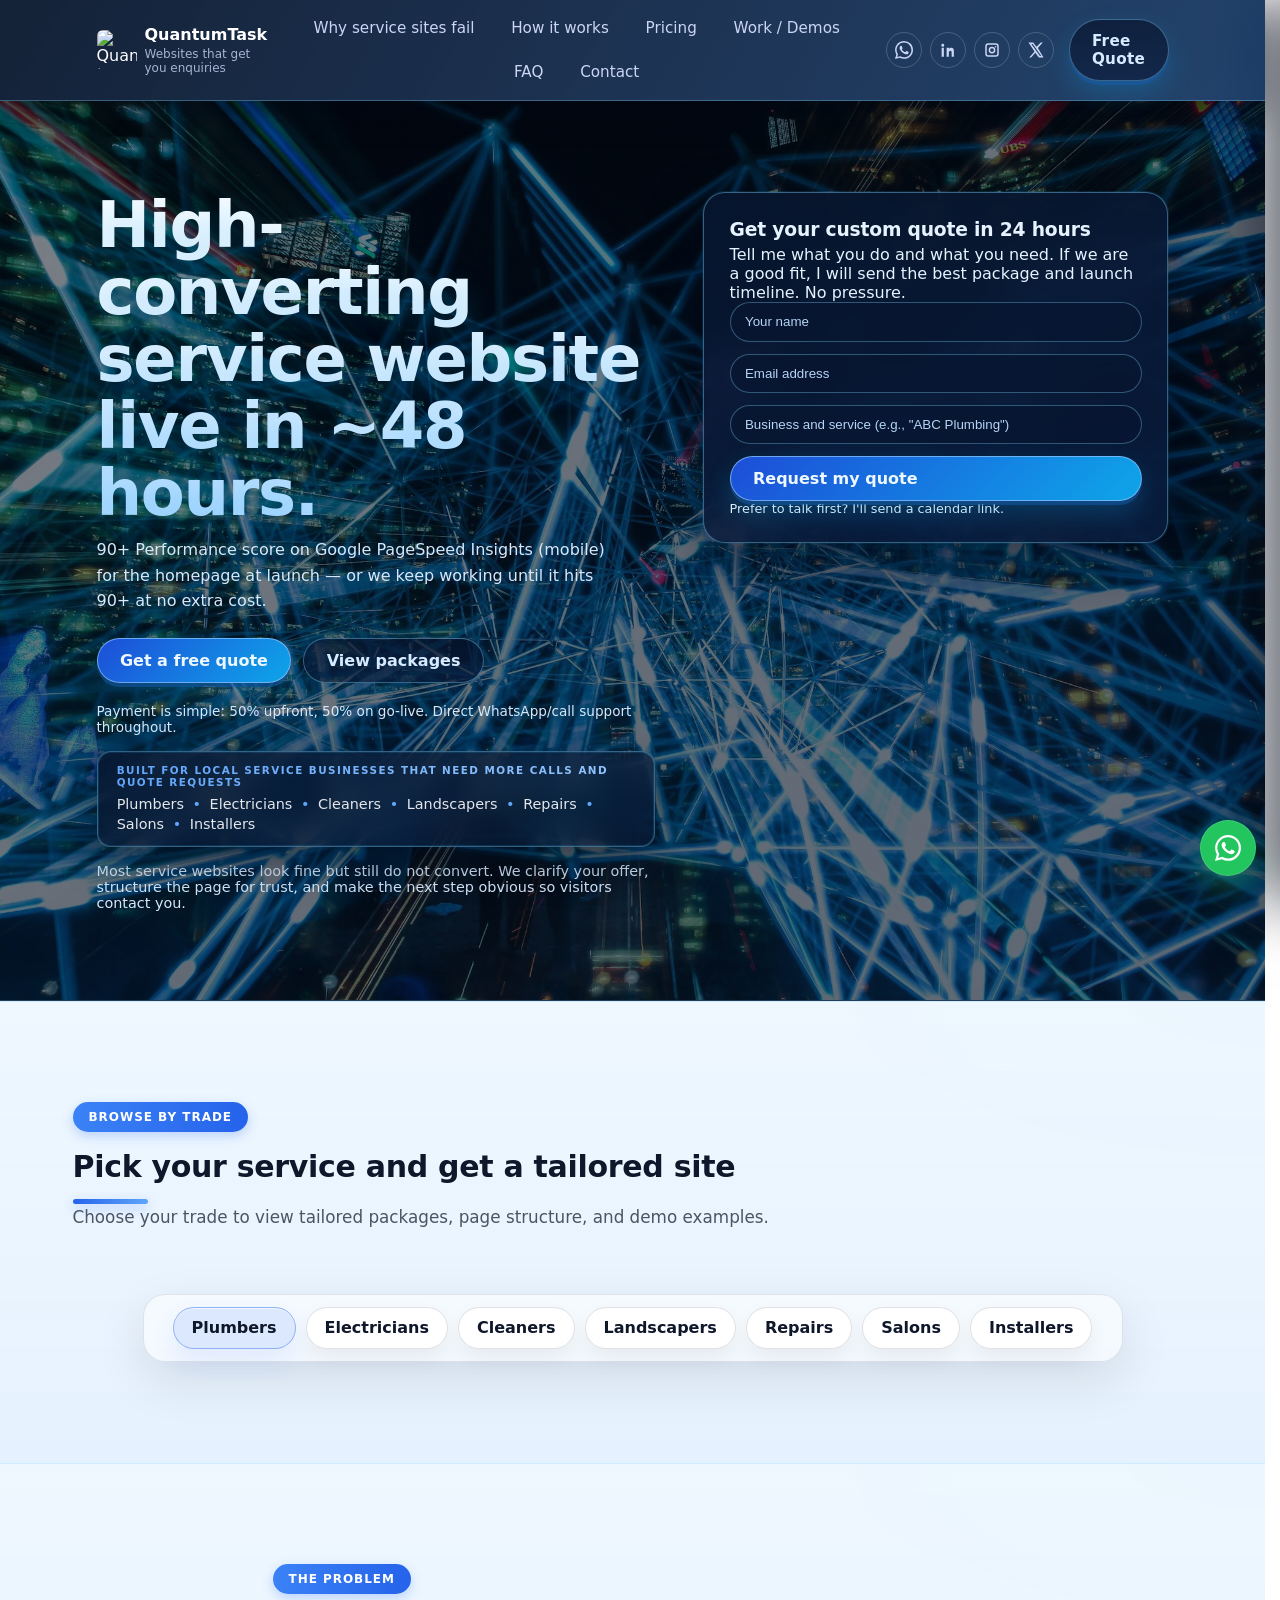
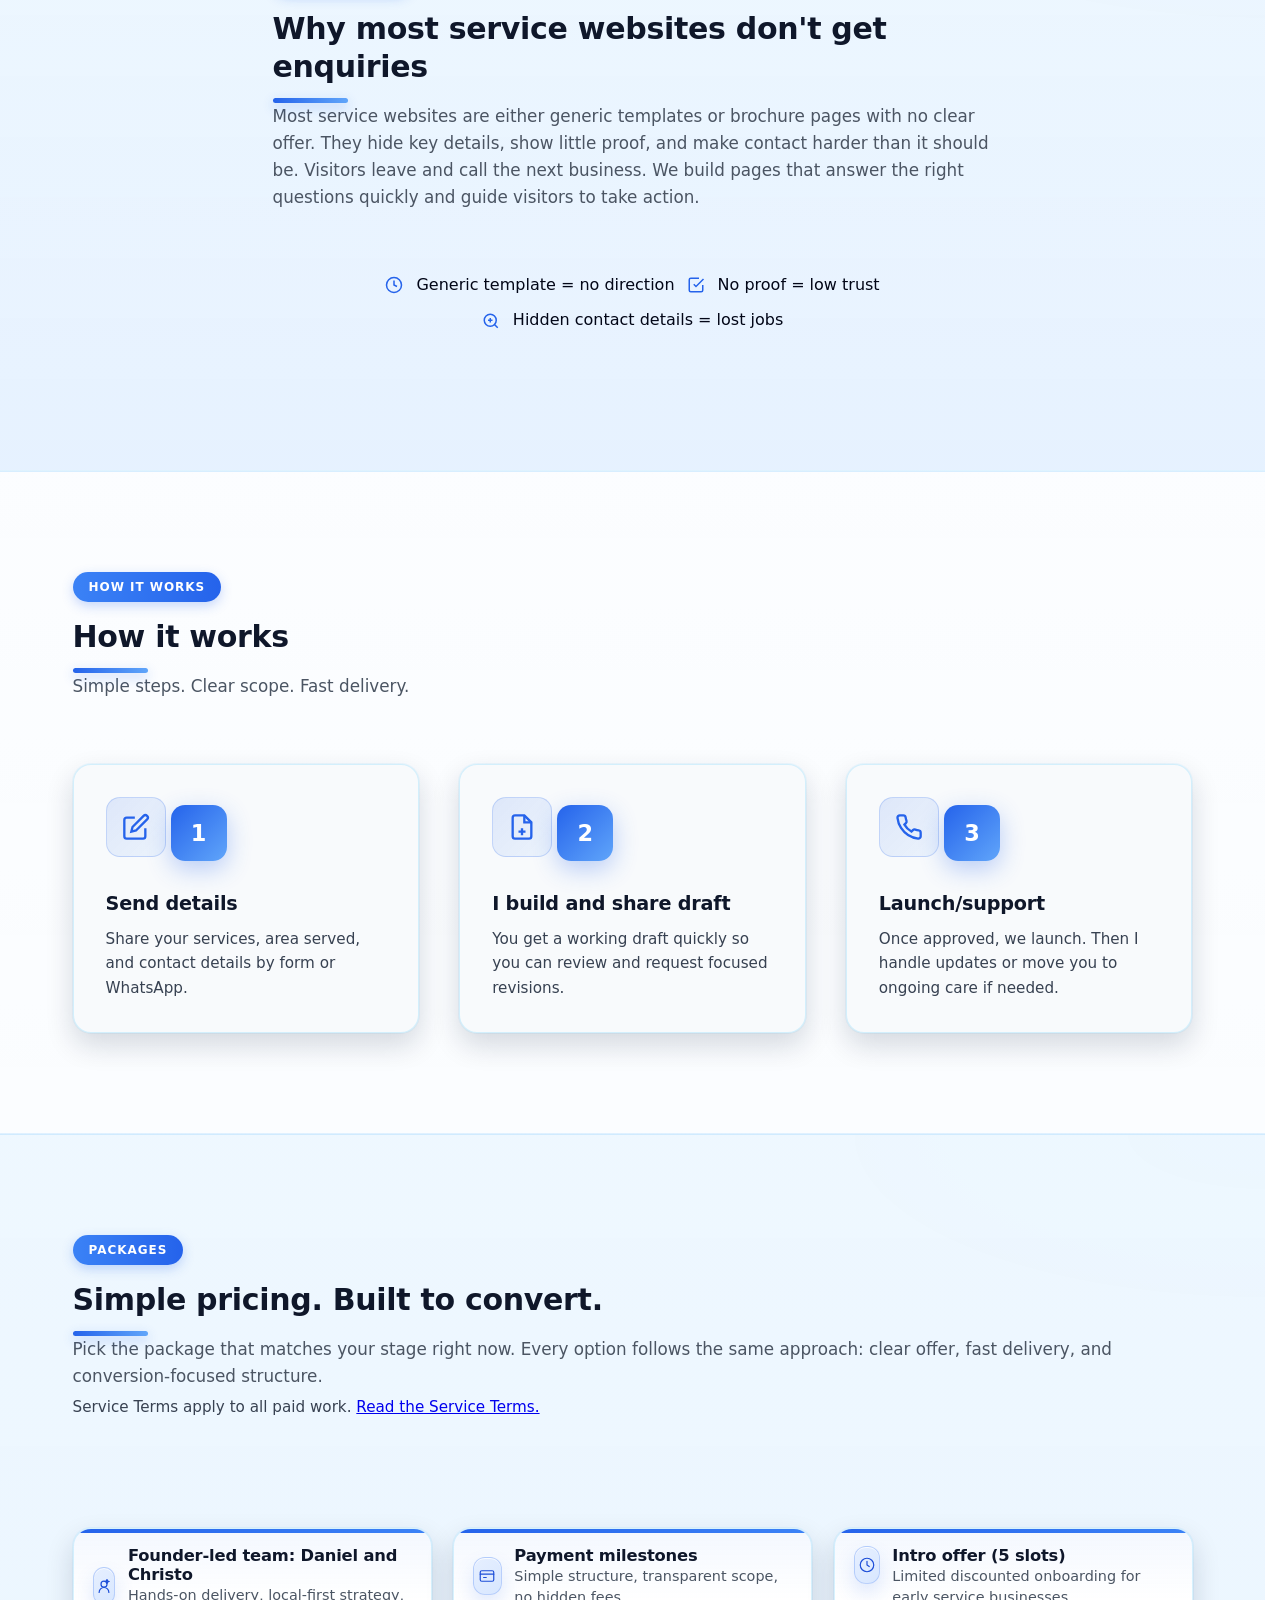
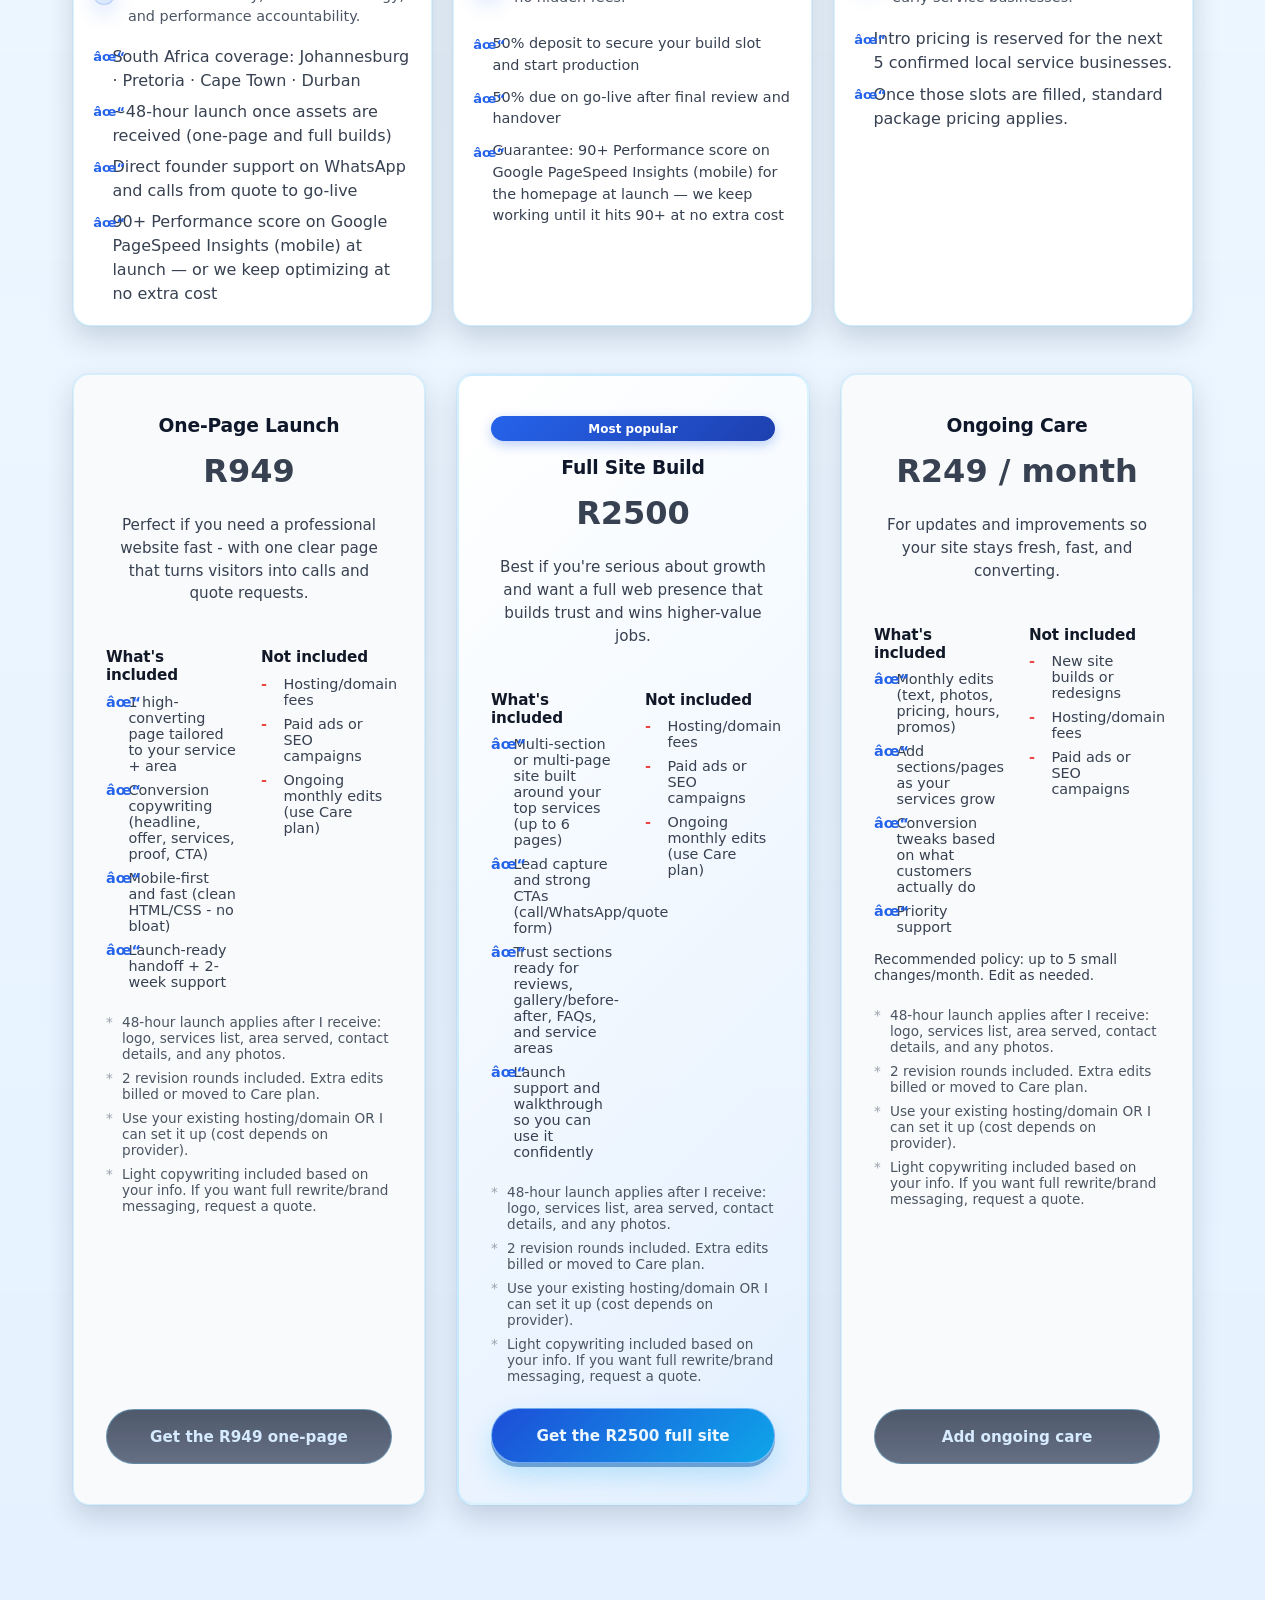
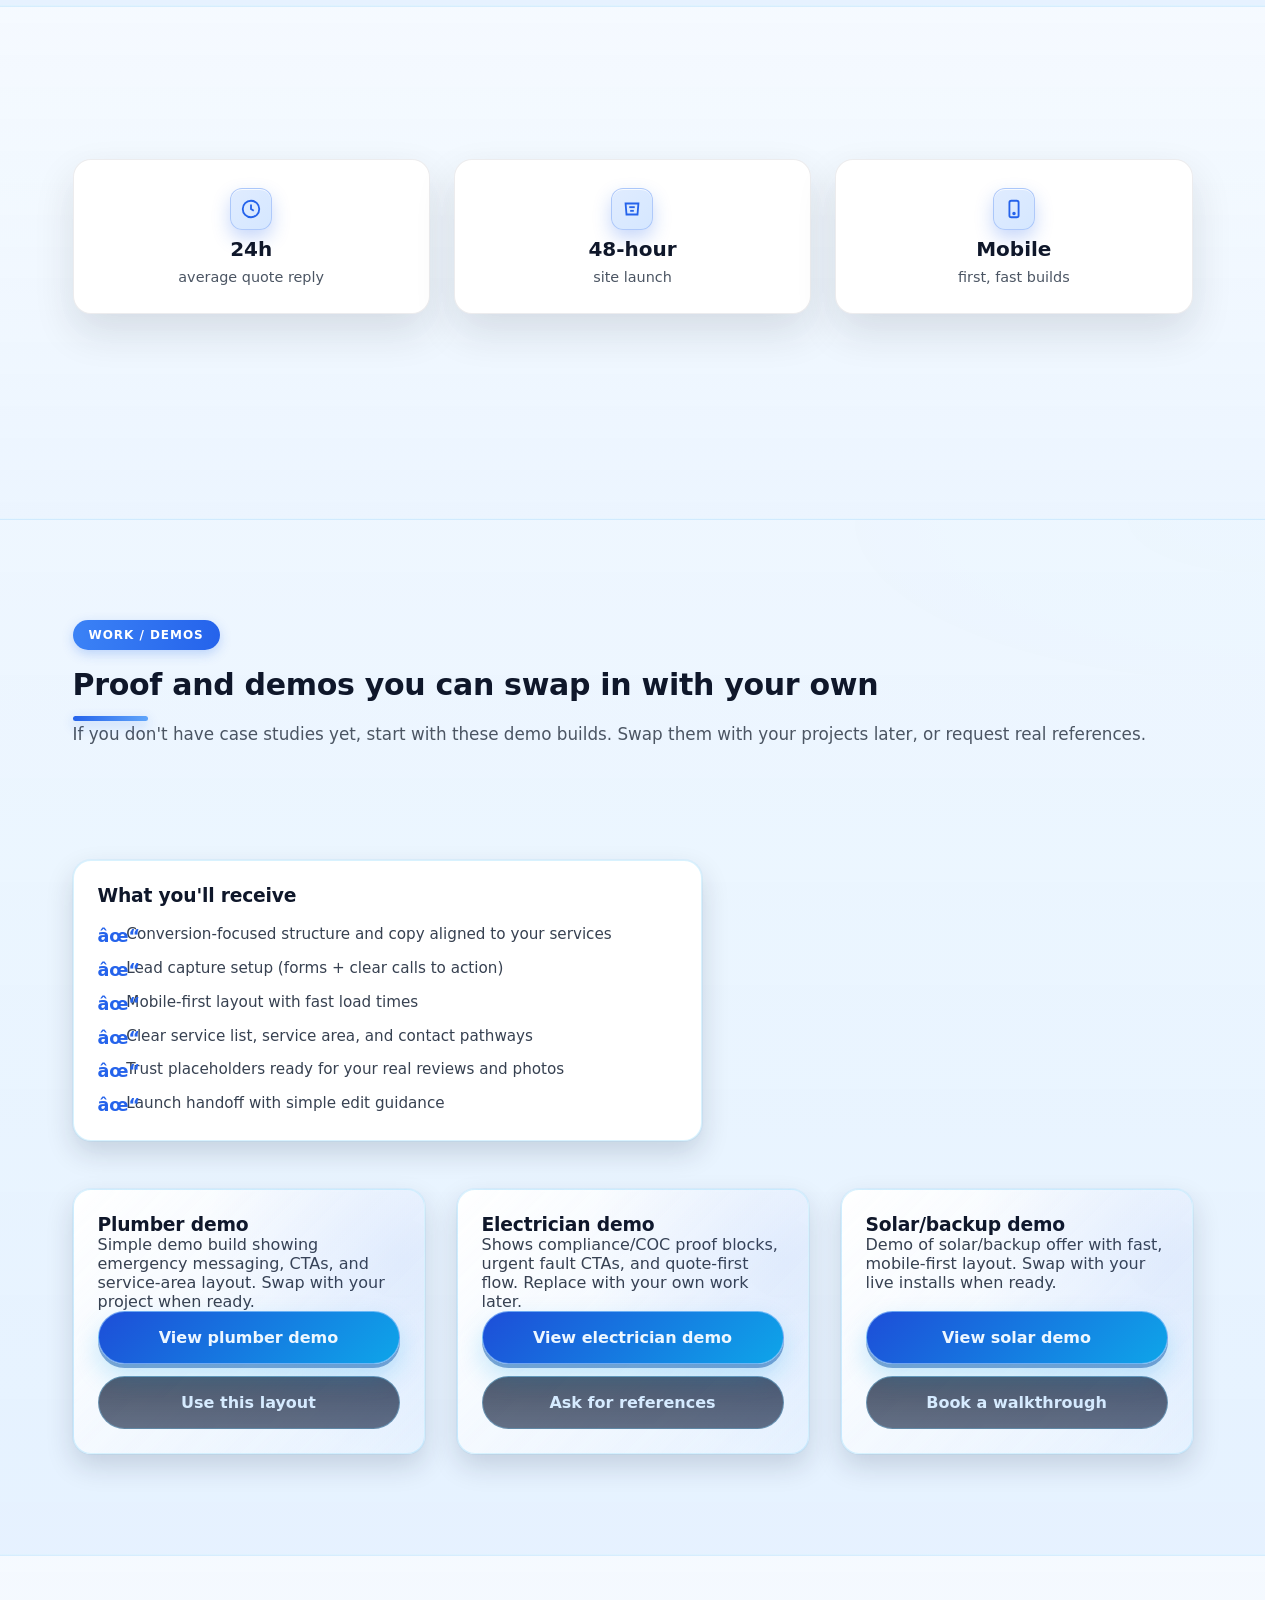
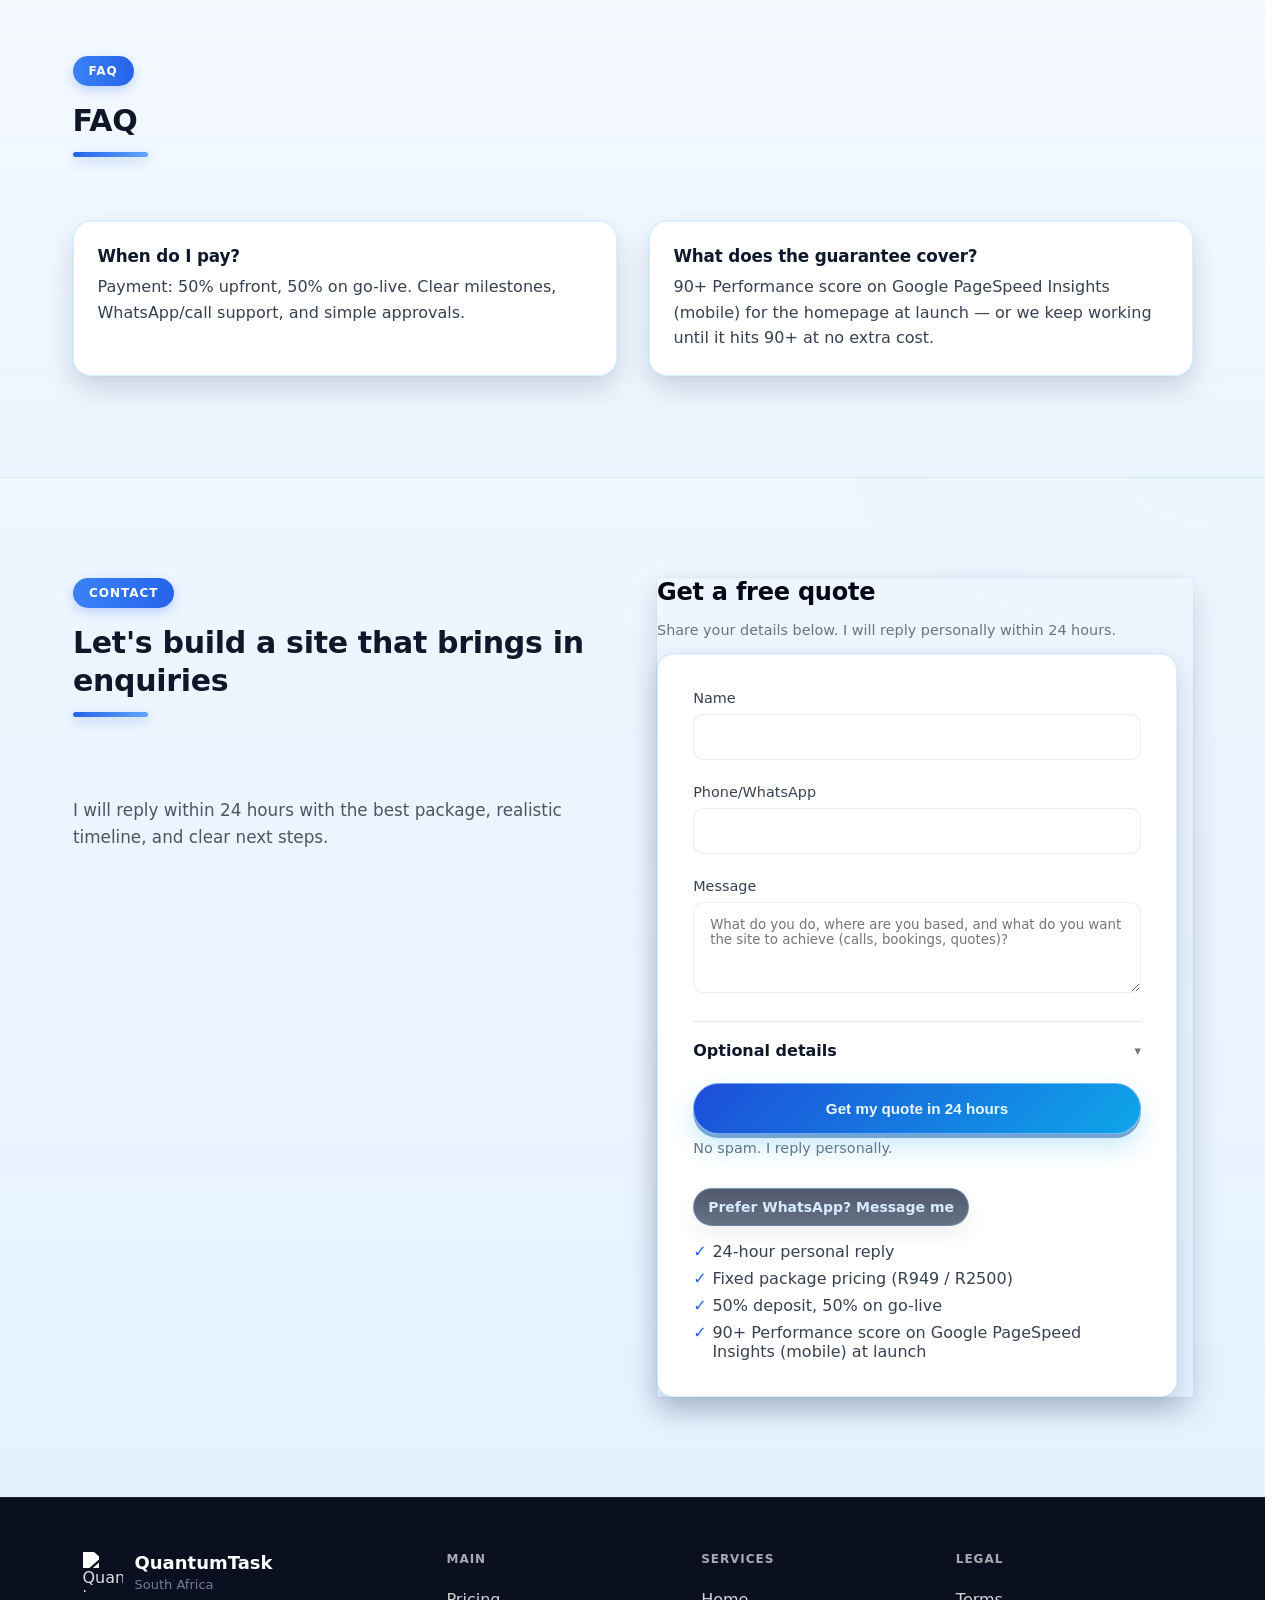
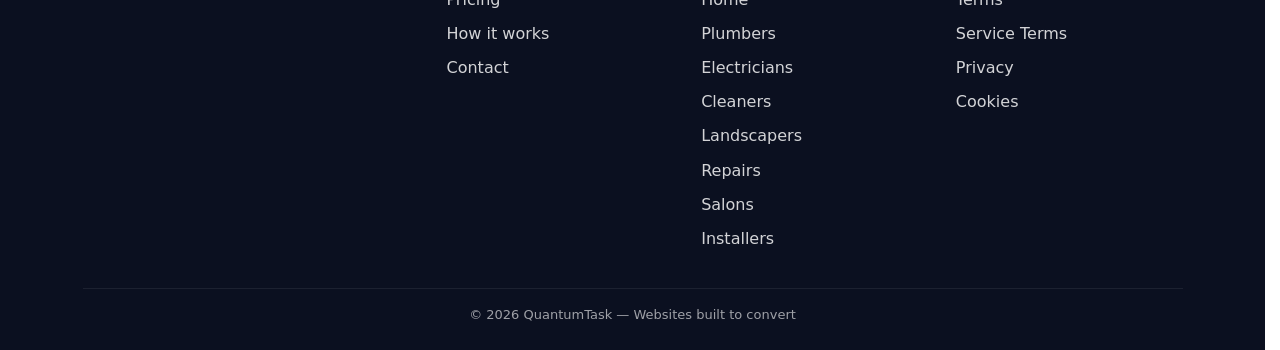
==== commit 11a6ab8c: "Reduce hero tech background density for cleaner visual focus" ====
--- a/docs/index.html
+++ b/docs/index.html
@@ -28,8 +28,8 @@
   <!-- deploy-check: 2026-02-11 -->
 
   <meta name="theme-color" content="#ffffff" />
-  <link rel="stylesheet" href="style.css?v=3" />
-  <link rel="stylesheet" href="assets/css/site.css?v=20260302perf23" />
+  <link rel="stylesheet" href="style.css?v=4" />
+  <link rel="stylesheet" href="assets/css/site.css?v=20260302perf24" />
   <!-- Set the theme color for supported browsers to match the dark brand background -->
   <link rel="icon" type="image/png" href="images/logo.png" />
 
@@ -52,7 +52,7 @@
 
     .page-home .hero .hero-bg{
       background:
-        linear-gradient(145deg, rgba(2,10,24,.28) 0%, rgba(3,14,32,.38) 48%, rgba(5,18,39,.44) 100%),
+        linear-gradient(145deg, rgba(2,10,24,.5) 0%, rgba(3,14,32,.6) 52%, rgba(5,18,39,.64) 100%),
         url("images/hero-tech-internet-4.jpg?v=2") center/cover no-repeat !important;
       background-blend-mode:normal;
       filter:none;
@@ -94,13 +94,15 @@
       inset:0;
       pointer-events:none;
       z-index:0;
-      opacity:.18;
+      opacity:.1;
       background:
-        radial-gradient(680px 340px at 14% 0%, rgba(45,212,191,.2) 0%, transparent 72%),
-        radial-gradient(780px 340px at 84% 4%, rgba(34,211,238,.18) 0%, transparent 74%),
-        repeating-linear-gradient(90deg, rgba(148,163,184,.08) 0 1px, transparent 1px 30px),
-        repeating-linear-gradient(0deg, rgba(148,163,184,.08) 0 1px, transparent 1px 30px);
-      mix-blend-mode:screen;
+        radial-gradient(720px 320px at 18% 0%, rgba(45,212,191,.12) 0%, transparent 74%),
+        radial-gradient(820px 360px at 82% 6%, rgba(34,211,238,.1) 0%, transparent 78%);
+      mix-blend-mode:normal;
+    }
+
+    body.page-home .qt-nano-field{
+      opacity:.2 !important;
     }
 
     .page-home .hero-title{
@@ -181,7 +183,11 @@
 
     @media (max-width: 900px){
       .page-home .hero::before{
-        opacity:.2;
+        opacity:.12;
+      }
+
+      body.page-home .qt-nano-field{
+        opacity:.14 !important;
       }
     }
   </style>
@@ -909,7 +915,7 @@
   <div class="footer-bottom">&copy; 2026 QuantumTask &mdash; Websites built to convert</div>
 </footer>
 
-<script defer src="assets/js/pricing-animate.js?v=20260302perf23"></script>
+<script defer src="assets/js/pricing-animate.js?v=20260302perf24"></script>
 <script>
   // contact badges slide in
   const contactMeta = document.querySelector('.contact-right .contact-meta');
--- a/docs/style.css
+++ b/docs/style.css
@@ -0,0 +1,2596 @@
+﻿html{scroll-padding-top:120px;}
+:root{
+  color-scheme: only light;
+  --bg:#020617;
+  --text:#e5e7eb;
+  --muted:#cbd5f5;
+  --border:rgba(148,163,184,.35);
+  --primary:#2563eb;
+  --accent:#22c55e;
+}
+*{box-sizing:border-box;margin:0;padding:0}
+body{
+  margin:0;
+  padding:0;
+  overflow-x:hidden;
+  overflow-x:clip;
+  font-family:'Space Grotesk', Inter, system-ui, sans-serif;
+  background:
+    radial-gradient(1200px at 20% 20%, rgba(37,99,235,0.08), transparent 55%),
+    radial-gradient(900px at 80% 10%, rgba(34,197,94,0.08), transparent 45%),
+    var(--bg);
+  color:var(--text);
+}
+html, body{
+  background:#ffffff;
+  color:#0b1220;
+}
+html{
+  scrollbar-gutter:stable;
+}
+h1, h2, h3, h4, h5, h6{
+  margin:0;
+  padding:0;
+  font-family:'Space Grotesk', Inter, system-ui, sans-serif;
+  letter-spacing:-0.01em;
+}
+p{
+  margin:0;
+  padding:0;
+}
+ul, ol{
+  margin:0;
+  padding:0;
+}
+/* NAV */
+.nav{
+  position:sticky;top:0;z-index:50;
+  background:rgba(2,6,23,.85);
+  backdrop-filter:blur(14px);
+  border-bottom:1px solid var(--border);
+}
+.nav-inner{
+  max-width:1120px;margin:auto;
+  padding:.9rem 1.5rem;
+  display:flex;
+  align-items:center;
+  gap:1.5rem;
+}
+.brand{display:flex;gap:.5rem;align-items:center;color:#fff;text-decoration:none}
+.brand-mark{
+  width:40px;height:40px;border-radius:6px;object-fit:contain;
+}
+.brand-info{display:flex;flex-direction:column;gap:.15rem;align-items:flex-start}
+.brand-text{font-weight:600}
+.brand-tagline{font-size:.75rem;color:#cbd5f5;opacity:0.8}
+.nav-links{
+  display:flex;
+  flex:1 1 auto;
+  width:100%;
+  gap:1.1rem;
+  justify-content:center;
+  flex-wrap:wrap;
+  min-width:0;
+}
+.nav-links a{color:#cbd5f5;text-decoration:none;font-size:.95rem;transition:color 0.2s ease,background 0.15s ease;padding:.28rem .6rem;border-radius:999px}
+.nav-links a{white-space:nowrap}
+.nav-links a:hover{color:#fff;background:rgba(255,255,255,0.06);transform:translateY(-1px)}
+.nav-links a:focus{outline:none;box-shadow:0 0 0 3px rgba(59,130,246,0.08)}
+.nav-actions{
+  display:flex;
+  align-items:center;
+  gap:.9rem;
+  margin-left:auto;
+}
+.social-links{
+  display:flex;
+  gap:.5rem;
+  align-items:center;
+}
+.social-btn{
+  width:36px;
+  height:36px;
+  display:inline-flex;
+  align-items:center;
+  justify-content:center;
+  color:#cbd5f5;
+  border:1px solid var(--border);
+  border-radius:999px;
+  text-decoration:none;
+  transition:color 0.3s ease, border-color 0.3s ease, background 0.3s ease;
+}
+.social-btn:hover{
+  color:#fff;
+  border-color:#60a5fa;
+  background:rgba(37,99,235,.15);
+}
+.social-btn svg{
+  width:18px;
+  height:18px;
+  fill:currentColor;
+}
+.mobile-socials{
+  display:flex;
+  gap:.75rem;
+  padding-top:1rem;
+  margin-top:.5rem;
+  border-top:1px solid rgba(148,163,184,.2);
+}
+.mobile-socials .social-btn{
+  width:44px;
+  height:44px;
+}
+.mobile-socials .social-btn svg{
+  width:22px;
+  height:22px;
+}
+.sr-only{
+  position:absolute;
+  width:1px;
+  height:1px;
+  padding:0;
+  margin:-1px;
+  overflow:hidden;
+  clip:rect(0,0,0,0);
+  white-space:nowrap;
+  border:0;
+}
+.whatsapp-float{
+  position:fixed;
+  right:24px;
+  bottom:24px;
+  width:56px;
+  height:56px;
+  border-radius:50%;
+  background:#22c55e;
+  display:flex;
+  align-items:center;
+  justify-content:center;
+  color:#fff;
+  box-shadow:0 12px 30px rgba(34,197,94,.35);
+  border:1px solid rgba(255,255,255,.15);
+  z-index:200;
+  transition:transform .2s ease, box-shadow .2s ease;
+}
+.whatsapp-float:hover{
+  transform:translateY(-2px);
+  box-shadow:0 16px 36px rgba(34,197,94,.45);
+}
+.whatsapp-float svg{
+  width:26px;
+  height:26px;
+  fill:currentColor;
+}
+/* MOBILE CTA BAR */
+.mobile-cta-bar{
+  position:fixed;
+  left:0;
+  right:0;
+  bottom:0;
+  display:none;
+  gap:.75rem;
+  padding:.75rem 1rem calc(.75rem + env(safe-area-inset-bottom));
+  background:rgba(2,6,23,.95);
+  border-top:1px solid rgba(148,163,184,.2);
+  backdrop-filter:blur(12px);
+  z-index:150;
+}
+.mobile-cta-bar .btn{
+  flex:1;
+  text-align:center;
+}
+/*
+  Navigation callâ€‘toâ€‘action button
+  --------------------------------
+  Make the navigation CTA consistent with other primary actions by
+  applying the same blueâ€‘toâ€‘lightâ€‘blue gradient used for
+  `.btn-primary`. On hover we subtly darken the gradient for a
+  responsive feel. We also remove the default outline styling since
+  this CTA should look like a filled button instead of an outline.
+*/
+.nav-cta{
+  /* Use the same gradient as the primary button */
+  background: linear-gradient(135deg, #3b82f6 0%, #60a5fa 100%);
+  color: #fff !important;
+  padding: .65rem 1.6rem;
+  border-radius: 8px;
+  border: none;
+  transition: background 0.3s ease, box-shadow 0.3s ease, transform 0.2s ease;
+  font-size: 0.95rem;
+  font-weight: 600;
+  letter-spacing: 0.3px;
+}
+.nav-cta:hover{
+  /* Darken the gradient slightly on hover for feedback */
+  background: linear-gradient(135deg, #2563eb 0%, #3b82f6 100%);
+  color: #fff !important;
+  box-shadow: 0 4px 24px rgba(59, 130, 246, 0.4);
+  transform: translateY(-2px);
+}
+/*
+  Mobile menu components
+  ----------------------
+  The mobile navigation consists of a kebab (three-dot) button that
+  toggles an offâ€‘canvas panel sliding in from the right. On small
+  screens, the standard nav links are hidden and this button appears.
+*/
+/* Kebab menu button */
+.mobile-menu-button {
+  display: none;
+  flex-direction: column;
+  justify-content: space-between;
+  align-items: center;
+  position: relative;
+  width: 24px;
+  height: 18px;
+  cursor: pointer;
+  background: transparent;
+  border: none;
+  padding: 0;
+}
+.mobile-menu-button span {
+  display: block;
+  width: 100%;
+  height: 3px;
+  border-radius: 999px;
+  background: linear-gradient(90deg, #60a5fa, #2563eb);
+  transition: all 0.4s ease;
+}
+.mobile-menu-button::before,
+.mobile-menu-button::after{
+  content:"";
+  position:absolute;
+  top:50%;
+  left:50%;
+  width:22px;
+  height:2px;
+  border-radius:2px;
+  background: linear-gradient(90deg, #60a5fa, #2563eb);
+  transform:translate(-50%,-50%) rotate(0deg);
+  opacity:0;
+  transition:transform 0.4s ease, opacity 0.4s ease;
+}
+.mobile-menu-button::after{
+  transform:translate(-50%,-50%) rotate(0deg);
+}
+/* Transform the three dots into a cross when open */
+.mobile-menu-button.open span {
+  opacity: 0;
+  transform: none !important;
+}
+.mobile-menu-button.open::before,
+.mobile-menu-button.open::after{
+  opacity:1;
+}
+.mobile-menu-button.open::before{
+  transform:translate(-50%,-50%) rotate(45deg);
+}
+.mobile-menu-button.open::after{
+  transform:translate(-50%,-50%) rotate(-45deg);
+}
+/* Offâ€‘canvas mobile menu panel */
+.mobile-menu {
+  position: fixed;
+  top: 0;
+  right: 0;
+  width: 80%;
+  max-width: 320px;
+  height: 100vh;
+  background: linear-gradient(180deg, rgba(2, 6, 23, 0.98), rgba(2, 6, 23, 0.92));
+  backdrop-filter: blur(14px);
+  transform: translateX(100%);
+  transition: transform 0.5s ease;
+  padding: 4.5rem 2rem 2.5rem;
+  display: flex;
+  flex-direction: column;
+  gap: 1rem;
+  z-index: 100;
+  border-left: 1px solid rgba(148,163,184,.25);
+  box-shadow: -24px 0 60px rgba(2,6,23,.6);
+}
+.mobile-menu a {
+  color: #cbd5f5;
+  text-decoration: none;
+  font-size: 1rem;
+  font-weight: 500;
+  padding: .6rem .8rem;
+  border-radius: 10px;
+  transition: color 0.3s ease, background 0.3s ease, transform 0.3s ease;
+}
+.mobile-menu a:hover {
+  color: var(--primary);
+  background: rgba(37,99,235,.12);
+  transform: translateX(2px);
+}
+.mobile-menu.open {
+  transform: translateX(0);
+}
+/* Display mobile menu button and hide nav-links on small screens */
+@media(max-width: 1200px) {
+  .nav-links{
+    gap:.8rem;
+  }
+  .nav-links a{
+    font-size:.85rem;
+  }
+  .social-btn{
+    width:34px;
+    height:34px;
+  }
+  .nav-cta{
+    padding:.4rem .9rem;
+  }
+}
+@media(max-width: 900px) {
+  .nav-inner{
+    flex-wrap:nowrap;
+  }
+  .mobile-menu-button {
+    display: flex;
+    margin-left:auto;
+  }
+  .nav-links {
+    display: none;
+  }
+  .nav-actions{display:none;}
+  .mobile-socials{
+    margin-top:1rem;
+    justify-content:center;
+  }
+  .mobile-socials .social-btn{
+    width:36px;
+    height:36px;
+  }
+}
+/* HERO */
+.hero{position:relative;min-height:100vh;display:flex;align-items:center;overflow:hidden}
+.hero,.hero-inner,.hero-left,.hero-right,.hero-card{opacity:1;filter:none;}
+.hero-bg{
+  position:absolute;inset:0;
+  background:
+    linear-gradient(135deg,rgba(2,6,23,1) 0%,rgba(15,23,42,.95) 50%,rgba(2,6,23,.98) 100%),
+    url("hero-bg.png") center right/cover no-repeat;
+  animation: subtle-shift 20s ease-in-out infinite;
+  z-index:0;
+  pointer-events:none;
+}
+@media(max-width: 640px){
+  .hero-bg{
+    background:
+      linear-gradient(135deg,rgba(2,6,23,1) 0%,rgba(15,23,42,.95) 50%,rgba(2,6,23,.98) 100%),
+      url("hero-bg.png") center right/cover no-repeat;
+    background-position: 85% top !important;
+    background-size: cover;
+  }
+}
+@media(max-width: 640px){
+  .hero{
+    min-height: 0;
+    padding:3.75rem 1.25rem 2.5rem;
+  }
+  .hero-inner{
+    grid-template-columns:1fr;
+    gap:1.75rem;
+  }
+  .hero-right{
+    order:2;
+  }
+  .hero-left{
+    order:1;
+  }
+}
+@keyframes subtle-shift {
+  0%, 100% { transform: scale(1); }
+  50% { transform: scale(1.02); }
+}
+.hero-inner{
+  position:relative;z-index:1;
+  max-width:1120px;margin:auto;
+  display:grid;grid-template-columns:1.2fr 1fr;
+  gap:3rem;padding:0 1.5rem;
+  align-items:start;
+}
+.hero-right{align-self:start}
+.hero-title{font-size:clamp(2.8rem,5vw,4rem);line-height:1.05;margin:0 0 .6rem;color:#ffffff;animation:fadeInDown 1s ease-out}
+.hero-sub{color:rgba(255,255,255,0.9);max-width:520px;font-size:1rem;line-height:1.6;animation:fadeInUp 1s ease-out 0.2s both}
+.hero-actions{display:flex;gap:.75rem;margin:1.5rem 0;animation:fadeInUp 1s ease-out 0.4s both}
+.hero-payment{
+  margin:-0.25rem 0 1rem;
+  font-size:.85rem;
+  color:rgba(255,255,255,0.82);
+  max-width:540px;
+}
+.hero-meta{
+  margin-top:1rem;
+}
+.meta-pill{
+  display:inline-flex;
+  flex-wrap:wrap;
+  gap:.35rem .6rem;
+  align-items:center;
+  padding:.75rem 1.2rem;
+  border-radius:14px;
+  background:linear-gradient(135deg,rgba(37,99,235,.15) 0%,rgba(59,130,246,.08) 100%);
+  border:1px solid rgba(96,165,250,.5);
+  box-shadow: 0 8px 24px rgba(37,99,235,.15);
+  backdrop-filter:blur(14px);
+  max-width:100%;
+  animation:fadeInUp 1s ease-out 0.6s both;
+}
+.meta-label{
+  font-size:.65rem;
+  letter-spacing:.14em;
+  text-transform:uppercase;
+  color:#60a5fa;
+  font-weight:700;
+  background:linear-gradient(90deg,#60a5fa,#93c5fd);
+  -webkit-background-clip:text;
+  background-clip:text;
+  color:transparent;
+}
+.meta-list{
+  font-size:.9rem;
+  color:#e5e7eb;
+  line-height:1.4;
+}
+.meta-dot{
+  color:#60a5fa;
+  margin:0 .25rem;
+}
+.hero-note{color:rgba(255,255,255,0.86);font-size:.9rem;margin-top:1rem}
+/* HERO CARD */
+.hero-card{
+  background:rgba(2,6,23,.75);
+  border:1px solid rgba(96,165,250,.3);
+  border-radius:22px;
+  padding:1.6rem;
+  backdrop-filter:blur(18px);
+  box-shadow: 0 20px 60px rgba(37,99,235,.2);
+  animation: slideInRight 1s ease-out 0.35s both;
+  will-change: transform, opacity;
+}
+.hero-card,
+.hero-card h3,
+.hero-card p,
+.hero-card small,
+.hero-card label{
+  color:rgba(255,255,255,0.92);
+}
+.hero-card input,
+.hero-card textarea,
+.hero-card select{
+  color:#ffffff;
+  background:rgba(255,255,255,0.06);
+  border-color:rgba(255,255,255,0.18);
+}
+.hero-card input::placeholder,
+.hero-card textarea::placeholder{
+  color:rgba(255,255,255,0.60);
+  opacity:1;
+}
+.hero-card input:focus,
+.hero-card textarea:focus,
+.hero-card select:focus{
+  outline:none;
+  border-color:rgba(255,255,255,0.35);
+}
+.hero-card input:disabled,
+.hero-card textarea:disabled,
+.hero-card select:disabled{
+  opacity:0.7;
+}
+/* HOME HERO BACKGROUND (index only) */
+.hero--home,
+.page-home .hero{
+  background-color:#0b1220;
+  background-image:
+    linear-gradient(180deg, rgba(11,18,32,0.70), rgba(11,18,32,0.70)),
+    url("./assets/img/hero-bg-ind.png?v=3");
+  background-position:center;
+  background-size:cover;
+  background-repeat:no-repeat;
+}
+.hero--home .hero-bg,
+.page-home .hero .hero-bg{
+  background:none;
+}
+.hero-card h3{
+  margin:0 0 .35rem;
+}
+.hero-card form{
+  display:flex;
+  flex-direction:column;
+  gap:.75rem;
+}
+.slide-in {
+  animation: slideInFromRight 2s ease-out;
+}
+.fade-in-bottom {
+  animation: fadeInFromBottom 1s ease-out;
+}
+.hero-card input,textarea{
+  width:100%;
+  padding:.7rem .9rem;border-radius:999px;
+  border:1px solid var(--border);
+  background:rgba(15,23,42,.6);color:#fff
+}
+.hero-card input:focus,
+.hero-card textarea:focus{
+  outline:none;
+  border-color:#60a5fa;
+  box-shadow:0 0 0 4px rgba(96,165,250,.2);
+}
+textarea{border-radius:14px}
+.hero-card-note{font-size:.8rem;color:#9ca3af}
+/* Mobile hero slide-in for CTA and service verticals - animate individual items with stagger */
+.slide-item {
+    display: inline-block;
+    transform: translateX(100%);
+    opacity: 0;
+    animation: slideInFromRight .6s cubic-bezier(.22,.9,.35,1) both;
+  }
+  .hero-actions .slide-item:nth-child(1) { animation-delay: .15s; }
+  .hero-actions .slide-item:nth-child(2) { animation-delay: .3s; }
+  .meta-pill .slide-item:nth-child(1)   { animation-delay: .45s; }
+  .meta-pill .slide-item:nth-child(2)   { animation-delay: .6s; }
+}
+@media (prefers-reduced-motion: reduce) {
+  .slide-item {
+    animation: none !important;
+    opacity: 1 !important;
+    transform: none !important;
+  }
+}
+/* BUTTONS */
+.btn{
+  padding:.75rem 1.4rem;border-radius:999px;
+  font-weight:600;border:none;cursor:pointer;text-decoration:none;
+}
+.btn-primary{
+  background: linear-gradient(135deg, #2563eb 0%, #60a5fa 100%);
+  color:#fff;
+  transition:all 0.3s ease;
+  position:relative;
+  overflow:hidden;
+}
+.btn-primary::before {
+  content: '';
+  position: absolute;
+  top: 0;
+  left: -100%;
+  width: 100%;
+  height: 100%;
+  background: linear-gradient(90deg, transparent, rgba(255,255,255,0.2), transparent);
+  transition: left 0.5s ease;
+}
+.btn-primary:hover::before {
+  left: 100%;
+}
+.btn-primary:hover{
+  box-shadow: 0 8px 32px rgba(37,99,235,0.4);
+  transform:translateY(-2px);
+}
+.btn-ghost{border:1px solid var(--border);color:#fff;background:transparent;transition:all 0.3s ease}
+.btn-ghost:hover{background:rgba(37,99,235,0.1);border-color:#60a5fa;color:#93c5fd}
+.proof-actions .btn-ghost{
+  color: #3b82f6;
+  border-color: #3b82f6;
+  font-weight: 600;
+}
+.btn-outline{border:1px solid #cbd5f5;color:#111;background:#fff}
+.full{width:100%}
+/* Override the outline style for the navigation CTA to apply the primary gradient.
+   This selector uses higher specificity (two classes) so it overrides the
+   standard .btn-outline styles defined above. */
+.btn-outline.nav-cta {
+  background: linear-gradient(135deg, #2563eb 0%, #93c5fd 100%);
+  color: #fff !important;
+  border: none;
+}
+.btn-outline.nav-cta:hover {
+  background: linear-gradient(135deg, #1e40af 0%, #60a5fa 100%);
+  color: #fff !important;
+  box-shadow: 0 0 20px rgba(37,99,235,.5);
+}
+/* SECTIONS */
+.section{padding:100px 1.5rem;background:#fff;color:#020617;margin-bottom:0}
+.section h1, .section h2, .section h3, .section h4, .section h5, .section h6 {color: #0f172a;}
+.section p {color: #374151;}
+.section-alt{background:#f3f4f6}
+.section-alt h1, .section-alt h2, .section-alt h3, .section-alt h4, .section-alt h5, .section-alt h6 {color: #0f172a;}
+.section-alt p {color: #374151;}
+.section-inner{max-width:1120px;margin:auto}
+.narrow{max-width:720px}
+.section-intro{color:#4b5563 !important;font-size:1.05rem;line-height:1.6}
+.accent-your{
+  font-weight:700;
+  background: linear-gradient(90deg, #2563eb, #ef4444);
+  -webkit-background-clip: text;
+  background-clip: text;
+  color: transparent;
+}
+#how-it-works{
+  position:relative;
+  background:transparent;
+  overflow:hidden;
+  --how-bg-scale:1;
+}
+#how-it-works::before,
+#how-it-works::after{
+  content:'';
+  position:absolute;
+  inset:0;
+  pointer-events:none;
+}
+#how-it-works::before{
+  background:url("cakes.bmp") center center/cover no-repeat;
+  transform:scale(var(--how-bg-scale));
+  transform-origin:center;
+  transition:transform 0.12s ease-out;
+  z-index:0;
+  filter:brightness(.55) saturate(.9);
+}
+#how-it-works::after{
+  background:linear-gradient(180deg, rgba(255,255,255,0.78), rgba(255,255,255,0.76));
+  z-index:1;
+}
+#how-it-works > .section-inner{
+  position:relative;
+  z-index:2;
+}
+/*
+  Section header enhancements
+  --------------------------
+  Section headings should stand out without resorting to overly large
+  background numbers. We use a small uppercase label (â€œeyebrowâ€ text)
+  above the h2 and a subtle background highlight behind the h2. This
+  improves readability and hierarchy on light backgrounds while
+  avoiding the intrusive numbered design.
+*/
+/* Section header */
+.section-header {
+  margin-bottom: 4rem;
+  display: flex;
+  flex-direction: column;
+  align-items: flex-start;
+}
+/* Headings: remove background box and instead use a subtle accent underline */
+.section-header h2 {
+  margin: 0;
+  padding: 0;
+  font-size: 1.875rem;
+  line-height: 1.25;
+  font-weight: 700;
+  color: #0f172a !important;
+  position: relative;
+}
+/* Accent underline below the heading */
+.section-header h2::after {
+  content: '';
+  display: block;
+  width: 75px;
+  height: 5px;
+  border-radius: 3px;
+  background: linear-gradient(90deg, #2563eb, #60a5fa);
+  margin-top: 0.8rem;
+  box-shadow: 0 4px 12px rgba(37,99,235,0.3);
+}
+/* Section label (eyebrow) style */
+.section-label {
+  display: inline-block;
+  margin-bottom: 1rem;
+  font-size: 0.75rem;
+  font-weight: 700;
+  letter-spacing: 0.08em;
+  text-transform: uppercase;
+  padding: 0.5rem 1rem;
+  border-radius: 999px;
+  background: linear-gradient(90deg, #3b82f6, #2563eb);
+  color: #fff;
+  box-shadow: 0 4px 12px rgba(37,99,235,0.25);
+}
+/* WHY */
+.pill-row{display:flex;gap:.75rem;flex-wrap:wrap;justify-content:center}
+.pill-row{
+  margin:0 auto 2.5rem;
+  max-width:960px;
+  row-gap:1rem;
+}
+/* Trade picker chips */
+.trade-picker{
+  max-width: 980px;
+  margin: 22px auto 0;
+  padding: 10px;
+  border-radius: 999px;
+  background: rgba(255,255,255,0.65);
+  border: 1px solid rgba(15,23,42,0.10);
+  box-shadow: 0 14px 40px rgba(2,6,23,0.08);
+}
+.trade-chips{
+  display:flex;
+  align-items:center;
+  justify-content:center;
+  gap: 8px;
+  flex-wrap: wrap;
+}
+.trade-links{
+  display:flex;
+  flex-wrap:wrap;
+  gap:10px;
+  align-items:center;
+}
+.trade-links a,
+.trade-links a:visited{
+  display:inline-flex;
+  align-items:center;
+  justify-content:center;
+  padding:10px 14px;
+  border-radius:999px;
+  border:1px solid rgba(148,163,184,.22);
+  background:rgba(255,255,255,0.82);
+  color:inherit;
+  text-decoration:none;
+  font-weight:700;
+  line-height:1;
+  transition:transform 140ms ease, border-color 140ms ease, background 140ms ease, box-shadow 140ms ease;
+  box-shadow:0 6px 14px rgba(15,23,42,0.06);
+}
+.trade-links a:hover{
+  transform:translateY(-1px);
+  border-color:rgba(15,23,42,0.16);
+  background:rgba(255,255,255,0.92);
+  box-shadow:0 10px 22px rgba(15,23,42,0.08);
+}
+.trade-links a:focus-visible{
+  outline:2px solid rgba(80,140,255,0.65);
+  outline-offset:2px;
+}
+.trade-nav{
+  max-width:1100px;
+  margin:0 auto;
+  padding:18px;
+  background:rgba(255,255,255,0.70);
+  border:1px solid rgba(0,0,0,0.06);
+  border-radius:18px;
+  display:flex;
+  flex-wrap:wrap;
+  gap:14px;
+  justify-content:center;
+  box-shadow:0 18px 40px rgba(0,0,0,0.08);
+}
+.trade-nav .trade-chip,
+.trade-nav .trade-chip:visited{
+  display:inline-flex;
+  align-items:center;
+  justify-content:center;
+  padding:12px 18px;
+  border-radius:999px;
+  background:rgba(255,255,255,0.95);
+  border:1px solid rgba(0,0,0,0.10);
+  color:#0b1020;
+  text-decoration:none;
+  font-weight:700;
+  line-height:1;
+  transition:transform 140ms ease, box-shadow 140ms ease, border-color 140ms ease, background 140ms ease;
+}
+.trade-nav .trade-chip:hover{
+  transform:translateY(-1px);
+  box-shadow:0 10px 22px rgba(0,0,0,0.10);
+  border-color:rgba(0,0,0,0.16);
+}
+.trade-nav .trade-chip.is-active{
+  background:rgba(110,170,255,0.18);
+  border-color:rgba(110,170,255,0.55);
+}
+.trade-nav .trade-chip:focus-visible{
+  outline:2px solid rgba(110,170,255,0.75);
+  outline-offset:2px;
+}
+@media (max-width: 520px){
+  .trade-nav{
+    padding:14px;
+    gap:10px;
+    border-radius:16px;
+  }
+  .trade-nav .trade-chip{
+    padding:11px 14px;
+  }
+}
+.trade-chip{
+  appearance:none;
+  display:inline-flex;
+  align-items:center;
+  justify-content:center;
+  border: 1px solid rgba(15,23,42,0.12);
+  background: #fff;
+  height: 42px;
+  padding: 0 16px;
+  border-radius: 999px;
+  font-weight: 700;
+  color: #0f172a;
+  cursor:pointer;
+  transition: transform .18s ease, background-color .18s ease, border-color .18s ease, box-shadow .18s ease, color .18s ease;
+  box-shadow:0 6px 14px rgba(15,23,42,0.06);
+  text-decoration:none;
+  white-space:nowrap;
+}
+.trade-chip:hover{
+  transform: translateY(-1px);
+  background: rgba(15,23,42,0.04);
+  border-color: rgba(15,23,42,0.10);
+}
+.trade-chip.is-active{
+  background: rgba(37,99,235,0.12);
+  border-color: rgba(37,99,235,0.35);
+  box-shadow: 0 10px 22px rgba(37,99,235,0.10), inset 0 1px 0 rgba(255,255,255,0.7);
+}
+.trade-chip:focus-visible{
+  outline: none;
+  box-shadow: 0 0 0 4px rgba(37,99,235,0.18);
+}
+/* FAQ */
+.faq-grid{display:grid;grid-template-columns:repeat(2,1fr);gap:1.5rem;margin-top:1rem}
+.faq-item{background:#fff;border-radius:14px;padding:1.25rem;box-shadow:0 8px 24px rgba(15,23,42,.06);color:#020617}
+.faq-item h3{margin:0 0 .5rem;font-size:1.05rem;color:#0f172a}
+.faq-item p{color:#374151 !important;line-height:1.6}
+@media(max-width:900px){
+  .faq-grid{grid-template-columns:1fr}
+  .pill-soft{
+    padding: 0.5rem 0.85rem;
+    font-size: 0.85rem;
+  }
+  .pill-icon{
+    width: 16px;
+    height: 16px;
+    margin-right: 0.35rem;
+  }
+}
+@media(max-width:640px){
+  .trade-picker{
+    border-radius: 18px;
+    padding: 10px 10px;
+  }
+  .trade-chips{
+    flex-wrap: nowrap;
+    justify-content: flex-start;
+    overflow-x: auto;
+    -webkit-overflow-scrolling: touch;
+    scroll-snap-type: x mandatory;
+    gap: 10px;
+    padding: 2px 6px;
+  }
+  .trade-chip{
+    scroll-snap-align: start;
+    white-space: nowrap;
+  }
+  .trade-chips::-webkit-scrollbar{ height: 8px; }
+  .trade-chips::-webkit-scrollbar-thumb{ background: rgba(15,23,42,0.10); border-radius: 999px; }
+  .trade-chips::-webkit-scrollbar-track{ background: transparent; }
+}
+/* Intro card alignment override */
+#packages .meta-grid > :nth-child(3){
+  display:flex;
+  flex-direction:column;
+  justify-content:flex-start;
+  align-items:stretch;
+}
+#packages .meta-grid > :nth-child(3) .meta-head{
+  align-items:flex-start;
+}
+/* Plumbers service section */
+.service-unique--plumbers{
+  background:
+    radial-gradient(120% 120% at 10% 10%, rgba(59,130,246,0.06), transparent 50%),
+    linear-gradient(180deg, #f8fbff, #ffffff);
+  padding:120px 1.5rem;
+}
+.service-unique--plumbers .section-inner{
+  max-width:1140px;
+  margin:0 auto;
+  display:flex;
+  flex-direction:column;
+  gap:1.5rem;
+}
+.service-unique--plumbers .service-unique-grid{
+  gap:1.6rem;
+}
+.service-unique--plumbers .section-header{
+  align-items:flex-start;
+  text-align:left;
+}
+.section-support{
+  margin-top:0.5rem;
+  color:#4b5563;
+  font-size:0.95rem;
+}
+.service-unique--plumbers .service-card{
+  position:relative;
+  padding:1.35rem 1.25rem 1.2rem;
+  border:1px solid rgba(15,23,42,0.08);
+  border-radius:20px;
+  box-shadow:0 14px 32px rgba(15,23,42,0.08);
+  background:rgba(255,255,255,0.75);
+}
+.service-unique--plumbers .service-card::before{
+  content:'';
+  position:absolute;
+  top:0;
+  left:0;
+  right:0;
+  height:4px;
+  border-radius:20px 20px 0 0;
+  background:linear-gradient(90deg,#2563eb,#3b82f6);
+}
+.service-card-head{
+  display:flex;
+  align-items:center;
+  gap:.65rem;
+  margin-bottom:.85rem;
+}
+.service-badge{
+  width:36px;
+  height:36px;
+  display:inline-flex;
+  align-items:center;
+  justify-content:center;
+  border-radius:12px;
+  background:linear-gradient(135deg,#e6efff,#d8e7ff);
+  border:1px solid rgba(37,99,235,0.25);
+  color:#1d4ed8;
+  box-shadow:0 8px 18px rgba(37,99,235,0.16), inset 0 1px 0 rgba(255,255,255,0.8);
+}
+.service-card-head h3{
+  margin:0;
+  font-size:1.08rem;
+  color:#0f172a;
+  font-weight:700;
+}
+.service-unique--plumbers .price-list{
+  gap:.45rem;
+}
+.service-unique--plumbers .price-list li{
+  line-height:1.45;
+}
+.faq-accordion{
+  display:flex;
+  flex-direction:column;
+  gap:.65rem;
+}
+.faq-accordion .faq-item{
+  border:1px solid rgba(15,23,42,0.08);
+  border-radius:14px;
+  padding:.75rem .95rem;
+  background:rgba(255,255,255,0.78);
+  box-shadow:0 8px 20px rgba(15,23,42,0.06);
+}
+.faq-accordion summary{
+  cursor:pointer;
+  font-weight:700;
+  color:#0f172a;
+  display:flex;
+  align-items:center;
+  gap:.35rem;
+  transition:color .2s ease;
+}
+.faq-accordion summary::-webkit-details-marker{display:none;}
+.faq-accordion summary::after{
+  content:'â–¾';
+  margin-left:auto;
+  font-size:.8rem;
+  color:#6b7280;
+  transition:transform .2s ease;
+}
+.faq-accordion details[open] summary::after{
+  transform:rotate(180deg);
+}
+.faq-accordion details[open] summary{
+  color:#1d4ed8;
+}
+.faq-answer{
+  margin-top:.4rem;
+  color:#4b5563;
+  line-height:1.5;
+}
+/* TRADE CHIPS â€“ FINAL OVERRIDE */
+.trade-picker{
+  max-width: 980px;
+  margin: 22px auto 0;
+  padding: 12px 14px;
+  border-radius: 22px;
+  background: rgba(255,255,255,0.55);
+  border: 1px solid rgba(15,23,42,0.10);
+  box-shadow: 0 18px 50px rgba(2,6,23,0.10);
+}
+.trade-picker .trade-chips{
+  display:flex; align-items:center; justify-content:center; gap:10px; flex-wrap:wrap;
+}
+.trade-picker .trade-chip{
+  appearance:none;
+  display:inline-flex;
+  align-items:center;
+  justify-content:center;
+  border:1px solid rgba(15,23,42,0.12);
+  background:#fff;
+  height:42px;
+  padding:0 18px;
+  border-radius:999px;
+  font-weight:700;
+  color:#0f172a;
+  cursor:pointer;
+  box-shadow: 0 10px 22px rgba(2,6,23,0.06);
+  transition: transform .18s ease, box-shadow .18s ease, border-color .18s ease, background-color .18s ease;
+  text-decoration:none;
+}
+.trade-picker .trade-chip:hover{
+  transform: translateY(-1px);
+  border-color: rgba(15,23,42,0.18);
+  box-shadow: 0 14px 30px rgba(2,6,23,0.08);
+}
+.trade-picker .trade-chip.is-active{
+  background: rgba(37,99,235,0.12);
+  border-color: rgba(37,99,235,0.40);
+  box-shadow: 0 12px 26px rgba(37,99,235,0.10), inset 0 1px 0 rgba(255,255,255,0.7);
+}
+.trade-picker .trade-chip:focus-visible{
+  outline:none;
+  box-shadow: 0 0 0 4px rgba(37,99,235,0.18);
+}
+@media (max-width: 640px){
+  .trade-picker .trade-chips{
+    flex-wrap:nowrap;
+    justify-content:flex-start;
+    overflow-x:auto;
+    scroll-snap-type:x mandatory;
+    -webkit-overflow-scrolling: touch;
+    padding: 2px 4px;
+  }
+  .trade-picker .trade-chip{
+    scroll-snap-align:start;
+    white-space:nowrap;
+  }
+}
+/* Service proof sections (all trades) */
+.service-proof-section{
+  padding:56px 0;
+  background:
+    radial-gradient(1200px 400px at 20% 0%, rgba(37,99,235,0.10), rgba(255,255,255,0)),
+    linear-gradient(to bottom, rgba(2,6,23,0.02), rgba(2,6,23,0.00));
+}
+.service-proof-section .section-inner.container{
+  max-width:1120px;
+}
+.service-proof-section .grid{
+  gap:24px;
+}
+.service-proof-section .svc-card{
+  position:relative;
+  background:rgba(255,255,255,0.9);
+  border:1px solid rgba(15,23,42,0.10);
+  border-radius:22px;
+  padding:30px 22px 22px;
+  overflow:hidden;
+  box-shadow:0 18px 42px rgba(2,6,23,0.08);
+}
+.service-proof-section .svc-card::before{
+  content:"";
+  position:absolute;
+  top:12px;
+  left:18px;
+  right:18px;
+  height:4px;
+  border-radius:999px;
+  background:rgba(37,99,235,0.85);
+  box-shadow:0 6px 14px rgba(37,99,235,0.18);
+}
+.service-proof-section .svc-card-head{
+  display:flex;
+  align-items:center;
+  gap:10px;
+  margin-bottom:12px;
+}
+.service-proof-section .svc-ico{
+  width:38px;
+  height:38px;
+  display:inline-flex;
+  align-items:center;
+  justify-content:center;
+  border-radius:12px;
+  background:linear-gradient(135deg,#e6efff,#d8e7ff);
+  border:1px solid rgba(37,99,235,0.25);
+  color:#1d4ed8;
+  box-shadow:0 8px 18px rgba(37,99,235,0.16), inset 0 1px 0 rgba(255,255,255,0.8);
+}
+.service-proof-section h3{
+  margin:0;
+  font-size:1.08rem;
+  font-weight:700;
+  color:#0f172a;
+}
+.service-proof-section .svc-sub{
+  margin:2px 0 0;
+  color:#4b5563;
+  font-size:0.92rem;
+}
+.service-proof-section .price-list{
+  gap:.55rem;
+}
+.service-proof-section .price-list li{
+  line-height:1.48;
+}
+.service-proof-section .faq-accordion,
+.service-proof-section .faq-list{
+  display:flex;
+  flex-direction:column;
+  gap:.75rem;
+  margin-top:.35rem;
+}
+.service-proof-section .faq-accordion .faq-item,
+.service-proof-section .faq-list .faq-item{
+  border:1px solid rgba(15,23,42,0.10);
+  border-radius:14px;
+  padding:.85rem 1rem;
+  background:rgba(255,255,255,0.9);
+  box-shadow:0 12px 26px rgba(15,23,42,0.07);
+}
+.service-proof-section .faq-accordion summary,
+.service-proof-section .faq-list summary{
+  cursor:pointer;
+  font-weight:700;
+  color:#0f172a;
+  display:flex;
+  align-items:center;
+  gap:.5rem;
+  list-style:none;
+}
+.service-proof-section .faq-accordion summary::-webkit-details-marker,
+.service-proof-section .faq-list summary::-webkit-details-marker{
+  display:none;
+}
+.service-proof-section .faq-accordion summary::after,
+.service-proof-section .faq-list summary::after{
+  content:'â€º';
+  margin-left:auto;
+  font-size:.9rem;
+  color:#6b7280;
+  transition:transform .2s ease;
+}
+.service-proof-section .faq-accordion details[open] summary::after,
+.service-proof-section .faq-list details[open] summary::after{
+  transform:rotate(90deg);
+}
+.service-proof-section .faq-accordion details[open] summary,
+.service-proof-section .faq-list details[open] summary{
+  color:#1d4ed8;
+}
+.service-proof-section .faq-answer{
+  margin-top:.45rem;
+  color:#4b5563;
+  line-height:1.5;
+}
+}
+.pill-soft{
+  background:
+    radial-gradient(circle at 15% 30%, rgba(59,130,246,.16), transparent 50%),
+    radial-gradient(circle at 85% 25%, rgba(34,197,94,.12), transparent 45%),
+    rgba(255,255,255,0.9);
+  color:#0f172a;
+  border:1px solid rgba(37,99,235,.35);
+  padding:.6rem 1.05rem;
+  border-radius:999px;
+  font-size:.9rem;
+  font-weight:650;
+  letter-spacing:-0.01em;
+  box-shadow:0 14px 35px rgba(15,23,42,0.06);
+  transition: all 0.3s ease, transform 0.3s ease;
+  backdrop-filter:blur(10px);
+}
+.pill-soft:hover{
+  background:
+    radial-gradient(circle at 10% 25%, rgba(59,130,246,.22), transparent 52%),
+    radial-gradient(circle at 90% 20%, rgba(34,197,94,.18), transparent 50%),
+    rgba(255,255,255,0.96);
+  border-color: rgba(37,99,235,.7);
+  transform: scale(1.08) translateY(-2px);
+  box-shadow:0 8px 24px rgba(37,99,235,0.2);
+}
+.pill-icon{
+  width:18px;
+  height:18px;
+  display:inline-block;
+  margin-right:0.5rem;
+  vertical-align:middle;
+  color:#2563eb;
+}
+.trust-box{
+  margin:4rem auto 4rem;
+  display:grid;
+  grid-template-columns:repeat(3,1fr);
+  gap:1.5rem;
+  background:transparent;
+  color:#e5e7eb;
+  border:none;
+  padding:0;
+  box-shadow:none;
+  position:relative;
+  width:100%;
+}
+.trust-section{
+  background:
+    linear-gradient(135deg, rgba(7,12,23,0.72), rgba(7,12,23,0.86)),
+    url("./assets/img/hero-bg-ind.png?v=3");
+  background-size:cover;
+  background-position:center;
+  background-attachment:fixed;
+  padding:120px 1.5rem 140px;
+}
+.trust-section .section-inner{
+  max-width:1120px;
+  padding:0;
+}
+.trust-section .trust-box{
+  margin-top:2rem;
+}
+.trust-box::before{
+  display:none;
+}
+.trust-item{
+  display:flex;
+  flex-direction:column;
+  gap:.45rem;
+  text-align:center;
+  padding:1.75rem 1.25rem;
+  background:#fff;
+  color:#0f172a;
+  border-radius:18px;
+  border:1px solid rgba(15,23,42,0.08);
+  box-shadow:0 18px 40px rgba(15,23,42,0.12);
+  transition: all 0.3s ease;
+}
+.trust-item:hover {
+  background:#f8fafc;
+  border-color: rgba(37,99,235,0.25);
+  transform: translateY(-4px);
+  box-shadow:0 22px 48px rgba(15,23,42,0.18);
+}
+@media(max-width:900px){
+  .trust-section{
+    padding:90px 1.2rem 110px;
+  }
+}
+.trust-value{
+  font-weight:700;
+  font-size:1.25rem;
+  color:#0f172a;
+}
+.trust-label{
+  font-size:.9rem;
+  color:#4b5563;
+}
+.trust-icon{
+  width:42px;
+  height:42px;
+  display:flex;
+  align-items:center;
+  justify-content:center;
+  margin:0 auto;
+  border-radius:12px;
+  background:linear-gradient(135deg, #e0ecff, #d5e7ff);
+  border:1px solid rgba(37,99,235,0.25);
+  color:#2563eb;
+  box-shadow:0 8px 18px rgba(37,99,235,0.25), inset 0 1px 0 rgba(255,255,255,0.75);
+}
+.trust-icon svg{
+  width:22px;
+  height:22px;
+  stroke:currentColor;
+  fill:none;
+  stroke-width:2;
+}
+/* GRID */
+.grid-3{display:grid;grid-template-columns:repeat(3,1fr);gap:3rem}
+.grid-2{display:grid;grid-template-columns:repeat(2,1fr);gap:2rem}
+.card{
+  background:#fff;
+  border-radius:18px;
+  padding:1.5rem;
+  box-shadow:0 10px 25px rgba(15,23,42,.08);
+  transition: all 0.3s ease;
+  border:1px solid rgba(148,163,184,0.1);
+  color:#020617;
+}
+.card h1, .card h2, .card h3, .card h4, .card h5, .card h6 {color: #0f172a;}
+.card p, .card li {color: #374151;}
+.card:hover {
+  background: #fff;
+  box-shadow:0 20px 40px rgba(37,99,235,0.12);
+  transform:translateY(-2px);
+  border-color:rgba(37,99,235,0.3);
+}
+.qt-reveal{
+  animation: qt-reveal 0.75s ease-out forwards;
+}
+.qt-stagger > *{
+  animation: qt-reveal 0.75s ease-out forwards;
+}
+.qt-stagger > *:nth-child(1){animation-delay:0s;}
+.qt-stagger > *:nth-child(2){animation-delay:0.06s;}
+.qt-stagger > *:nth-child(3){animation-delay:0.12s;}
+.qt-stagger > *:nth-child(4){animation-delay:0.18s;}
+.qt-stagger > *:nth-child(5){animation-delay:0.24s;}
+.qt-stagger > *:nth-child(6){animation-delay:0.30s;}
+.qt-stagger > *:nth-child(7){animation-delay:0.36s;}
+.qt-stagger > *:nth-child(8){animation-delay:0.42s;}
+@keyframes qt-reveal{
+  from{
+    opacity:0;
+    transform:translateY(14px) rotate(-0.6deg);
+  }
+  to{
+    opacity:1;
+    transform:none;
+  }
+}
+@media (prefers-reduced-motion: reduce){
+  .qt-reveal,
+  .qt-stagger > *{
+    animation:none !important;
+    transition:none !important;
+  }
+  #packages .meta-grid .meta-card.meta-prep{
+    opacity:1;
+    transform:none;
+  }
+  #packages .meta-grid .meta-card.meta-in{
+    animation:none !important;
+  }
+}
+/* HOW IT WORKS */
+.how-steps{
+  gap:2.5rem;
+}
+.step-icon {
+  display: inline-flex;
+  align-items: center;
+  justify-content: center;
+  width: 60px;
+  height: 60px;
+  border-radius: 14px;
+  background: linear-gradient(135deg, rgba(37,99,235,0.12) 0%, rgba(96,165,250,0.08) 100%);
+  color: #2563eb;
+  margin-bottom: 1rem;
+  border: 1px solid rgba(37,99,235,0.2);
+  transition: all 0.3s ease;
+}
+.how-step:hover .step-icon {
+  background: linear-gradient(135deg, #2563eb 0%, #60a5fa 100%);
+  color: #fff;
+  transform: translateY(-4px) scale(1.1);
+}
+.step-icon svg {
+  width: 28px;
+  height: 28px;
+  stroke: currentColor;
+}
+.how-step{
+  text-align:left;
+  border:none;
+  background: #f8fafc;
+  box-shadow: 0 2px 12px rgba(15, 23, 42, 0.06);
+  position: relative;
+  transition: all 0.3s ease;
+  border:1px solid rgba(148,163,184,0.1);
+  padding:2rem;
+  overflow:hidden; /* keep the top accent bar perfectly inside the card radius */
+}
+.how-step::before {
+  content: '';
+  position: absolute;
+  top: 0;
+  left: 0;
+  right: 0;
+  height: 6px;
+  background: linear-gradient(90deg, #2563eb, #60a5fa);
+  border-radius: inherit;
+  transform: scaleX(0);
+  transform-origin: left;
+  transition: transform 0.3s ease;
+}
+.how-step:hover{
+  box-shadow: 0 16px 40px rgba(37, 99, 235, 0.15);
+  transform: translateY(-6px);
+  background: #fff;
+}
+.how-step:hover::before {
+  transform: scaleX(1);
+}
+.how-step h3{
+  margin-top:1.2rem;
+  margin-bottom:0.75rem;
+  color:#0f172a;
+  font-size:1.2rem;
+  font-weight:700;
+}
+.how-step p{
+  color:#374151 !important;
+  line-height:1.6;
+  font-size:0.95rem;
+}
+.step-number{
+  display:inline-flex;
+  align-items:center;
+  justify-content:center;
+  width:56px;
+  height:56px;
+  border-radius:14px;
+  background: linear-gradient(135deg, #2563eb 0%, #60a5fa 100%);
+  color:#fff;
+  font-weight:700;
+  font-size:1.4rem;
+  box-shadow: 0 8px 24px rgba(37, 99, 235, 0.3);
+  transition:all 0.3s ease;
+}
+.how-step:hover .step-number {
+  transform:scale(1.15) rotate(5deg);
+}
+/* PROOF AND WORK */
+.proof-grid{
+  display:grid;
+  grid-template-columns:1.4fr .9fr;
+  gap:2rem;
+  align-items:start;
+}
+.proof-deliverables h3,
+.proof-card h3{
+  margin-top:0;
+  color:#0f172a;
+}
+.proof-deliverables p {color: #374151;}
+.proof-list{
+  list-style:none;
+  padding:0;
+  margin:1rem 0 0;
+  display:flex;
+  flex-direction:column;
+  gap:.6rem;
+}
+.proof-list li{
+  position:relative;
+  padding-left:1.8rem;
+  color:#374151;
+  font-size:.95rem;
+  line-height:1.6;
+}
+.proof-list li::before{
+  content:'âœ“';
+  position:absolute;
+  left:0;
+  color:#2563eb;
+  font-weight:700;
+  font-size:1.1rem;
+}
+.proof-card{
+  border:1px solid rgba(148,163,184,.2);
+  background:linear-gradient(135deg,#fff 0%,rgba(219,234,254,.05) 100%);
+  display:flex;
+  flex-direction:column;
+  position:relative;
+  overflow:hidden;
+  color:#020617;
+}
+.proof-card h3 {color: #0f172a;}
+.proof-card p {color: #374151;}
+.proof-card::before {
+  content: '';
+  position: absolute;
+  top: -50%;
+  right: -50%;
+  width: 400px;
+  height: 400px;
+  background: radial-gradient(circle, rgba(37,99,235,0.08) 0%, transparent 70%);
+  pointer-events: none;
+}
+.proof-actions{
+  margin-top:auto;
+  display:flex;
+  flex-direction:column;
+  gap:.75rem;
+}
+.proof-actions .btn{
+  text-align:center;
+  padding:1rem 1.4rem;
+  font-weight:600;
+}
+.proof-actions .btn-primary{
+  background: linear-gradient(135deg, #3b82f6 0%, #60a5fa 100%);
+  box-shadow: 0 4px 16px rgba(59, 130, 246, 0.3);
+}
+#packages .section-inner,
+#work-demos .section-inner{
+  display:flex;
+  flex-direction:column;
+  gap:3rem;
+}
+#packages{
+  /* offset sticky nav when jumping to Pricing anchor */
+  scroll-margin-top:90px;
+}
+#packages .trust-strip,
+#packages .payment-row,
+#packages .intro-card{
+  margin:0;
+  width:100%;
+}
+#packages .payment-row{margin-bottom:2.25rem;}
+#packages .intro-card{margin:0 0 3rem;}
+#work-demos .proof-grid{
+  grid-template-columns:repeat(auto-fit,minmax(320px,1fr));
+  margin-bottom:2.5rem;
+}
+#packages .grid-3,
+#work-demos .demo-grid{
+  width:100%;
+  gap:2rem;
+  margin:0;
+}
+#packages .grid-3{margin-top:2.75rem;}
+#work-demos .demo-grid{margin-top:2rem;}
+#packages .meta-grid{
+  display:grid;
+  grid-template-columns:repeat(3,minmax(0,1fr));
+  gap:1.35rem;
+  width:100%;
+}
+#packages .meta-head{
+  display:flex;
+  align-items:center;
+  gap:.8rem;
+  margin:0 0 .65rem;
+}
+#packages .meta-titles{
+  display:flex;
+  flex-direction:column;
+  gap:.1rem;
+}
+#packages .meta-head h3{
+  margin:0;
+  color:#0f172a;
+  font-size:1.02rem;
+}
+#packages .meta-head .meta-sub{
+  margin:0;
+  color:#4b5563;
+  font-size:.9rem;
+  line-height:1.4;
+}
+#packages .meta-badge{
+  width:38px;
+  height:38px;
+  display:inline-flex;
+  align-items:center;
+  justify-content:center;
+  border-radius:12px;
+  background:linear-gradient(135deg, #e6efff, #d8e7ff);
+  border:1px solid rgba(37,99,235,0.22);
+  color:#1d4ed8;
+  box-shadow:0 10px 20px rgba(37,99,235,0.15), inset 0 1px 0 rgba(255,255,255,0.8);
+}
+#packages .meta-bullets{
+  list-style:none;
+  margin:0;
+  padding:0;
+  display:flex;
+  flex-direction:column;
+  gap:.45rem;
+}
+#packages .meta-bullets li{
+  position:relative;
+  padding-left:1.2rem;
+  color:#374151;
+  line-height:1.5;
+}
+#packages .meta-bullets li::before{
+  content:'âœ“';
+  position:absolute;
+  left:0;
+  top:0.15rem;
+  color:#2563eb;
+  font-weight:700;
+  font-size:0.82rem;
+}
+#packages .meta-grid .meta-card{
+  margin:0;
+  width:100%;
+  padding:1.05rem 1.2rem 1.15rem;
+  border-radius:18px;
+  border:1px solid rgba(148,163,184,.18);
+  background:
+    linear-gradient(180deg, rgba(59,130,246,0.06), rgba(255,255,255,0) 18%),
+    #ffffff;
+  box-shadow:0 16px 32px rgba(15,23,42,.08);
+  transform-origin: 10% 50%;
+  will-change: transform, opacity, box-shadow;
+  position:relative;
+  overflow:hidden;
+}
+#packages .meta-grid .meta-card::before{
+  content:'';
+  position:absolute;
+  top:0;
+  left:0;
+  right:0;
+  height:4px;
+  background:linear-gradient(90deg, #2563eb, #3b82f6);
+}
+#packages .meta-grid .meta-card:hover{
+  transform:translateY(-2px);
+  box-shadow:0 22px 44px rgba(15,23,42,.12);
+  border-color:rgba(37,99,235,.24);
+}
+#packages .meta-grid .meta-card.meta-prep{
+  opacity:0;
+  transform:translateY(22px) rotateX(8deg) rotateY(-16deg) scale(.97);
+}
+#packages .meta-grid .meta-card.meta-in{
+  animation: meta-phone-flip 5.4s cubic-bezier(.19,.64,.28,1) both;
+  animation-delay: var(--meta-delay, 0s);
+}
+#packages .meta-grid .meta-card .meta-bullets{
+  max-width: 720px;
+}
+#packages .meta-grid .meta-card svg{
+  width:18px;
+  height:18px;
+}
+#packages .meta-card--trust{
+  display:flex;
+  flex-direction:column;
+  align-items:flex-start;
+  gap:.55rem;
+}
+#packages .meta-card--payment{
+  flex-direction:column;
+  align-items:flex-start;
+  justify-content:flex-start;
+  gap:1rem;
+}
+#packages .meta-card--payment .payment-list{
+  width:100%;
+  flex-direction:column;
+  gap:.65rem;
+}
+#packages .meta-card--intro{
+  display:flex;
+  flex-direction:column;
+  justify-content:flex-start;
+  gap:.65rem;
+}
+.page-home #work-demos .proof-grid{
+  grid-template-columns:1.35fr 1fr;
+  gap:1.5rem;
+  margin-bottom:0;
+}
+.page-home #work-demos .proof-grid .proof-card{
+  height:100%;
+}
+.page-home #work-demos .proof-contact{
+  padding:1.65rem;
+}
+.page-home #work-demos .proof-contact p{
+  margin-top:.6rem;
+  line-height:1.6;
+}
+@media(max-width:900px){
+  #packages .section-inner,
+  #work-demos .section-inner{
+    gap:2.4rem;
+  }
+  #packages .grid-3,
+  #work-demos .demo-grid{
+    gap:1.25rem;
+  }
+  #work-demos .proof-grid{
+    margin-bottom:1.4rem;
+  }
+  #packages .payment-row{margin-bottom:2rem;}
+  #packages .intro-card{margin:0 0 2.6rem;}
+  #packages .grid-3{margin-top:2.4rem;}
+  #packages .meta-grid{
+    grid-template-columns:1fr;
+    gap:1rem;
+  }
+  #packages .meta-grid .meta-card{
+    padding:1.2rem 1.1rem;
+  }
+  #packages .meta-grid .meta-card.meta-in{
+    animation-duration:6s;
+    animation-timing-function:cubic-bezier(.22,.7,.2,1);
+  }
+  .page-home #work-demos .proof-grid{
+    grid-template-columns:1fr;
+  }
+}
+@media(min-width:901px){
+  #packages .grid-3{
+    margin-top:0;
+  }
+  .page-home #work-demos .demo-grid{
+    margin-top:0;
+  }
+}
+/* PRICING */
+.payment-row{
+  display:flex;
+  align-items:center;
+  justify-content:space-between;
+  gap:1.5rem;
+  flex-wrap:wrap;
+  margin:1.5rem 0 2.5rem;
+}
+.trust-strip{
+  display:flex;
+  flex-wrap:wrap;
+  gap:0.75rem 1rem;
+  margin:0 0 1.5rem;
+  align-items:center;
+}
+.trust-strip span{
+  font-weight:600;
+  color:#0f172a;
+}
+.intro-card{
+  margin:1rem 0 2rem;
+}
+.payment-row h3{
+  margin:0;
+  font-size:1rem;
+  color:#0f172a;
+}
+.payment-list{
+  list-style:none;
+  margin:0;
+  padding:0;
+  display:flex;
+  flex-wrap:wrap;
+  gap:1.2rem;
+}
+.payment-list li{
+  position:relative;
+  padding-left:1rem;
+  font-size:.9rem;
+  color:#374151;
+}
+.payment-list li::before{
+  content:'â€¢';
+  position:absolute;
+  left:0;
+  color:var(--primary);
+  font-weight:700;
+}
+.price-card{
+  text-align:center;
+  display:flex;
+  flex-direction:column;
+  padding:2.5rem 2rem;
+  background:#f9fafb;
+  border-radius:16px;
+  border:1px solid rgba(148,163,184,.1);
+  box-shadow: 0 2px 12px rgba(15, 23, 42, 0.06);
+  transition: all 0.3s ease;
+  position:relative;
+  overflow:hidden;
+}
+.price-card::before {
+  content: '';
+  position: absolute;
+  top: 0;
+  left: 0;
+  right: 0;
+  height: 3px;
+  background: linear-gradient(90deg, transparent, #2563eb, transparent);
+  opacity: 0;
+  transition: opacity 0.3s ease;
+}
+.price-card:hover::before {
+  opacity: 1;
+}
+.price-card > .btn {
+  margin-top: auto;
+  padding: 1.1rem 1.6rem;
+  font-weight: 600;
+  font-size: 0.95rem;
+}
+.price-card:hover {
+  transform: translateY(-4px);
+  box-shadow: 0 12px 32px rgba(37, 99, 235, 0.15);
+  border-color: rgba(37, 99, 235, 0.3);
+  background: #fff;
+}
+.price-card h3 {color: #0f172a;}
+.price-card p {color: #374151;}
+.price-featured {
+  border: 2px solid var(--primary);
+  transform: scale(1);
+  box-shadow: 0 20px 40px rgba(37, 99, 235, 0.25);
+  background:linear-gradient(135deg,#fff 0%,rgba(219,234,254,0.3) 100%);
+}
+.price-featured .price-tag {
+  background: linear-gradient(135deg, #2563eb 0%, #1e40af 100%);
+  box-shadow: 0 4px 12px rgba(37,99,235,0.3);
+}
+.price-compare{
+  display:grid;
+  grid-template-columns:repeat(2, minmax(0,1fr));
+  gap:1.5rem;
+  margin-top:1.2rem;
+  text-align:left;
+}
+.price-col h4{
+  margin:0 0 .6rem;
+  font-size:.95rem;
+  color:#111827;
+}
+.price-list{
+  list-style:none;
+  padding:0;
+  margin:0;
+  display:flex;
+  flex-direction:column;
+  gap:.5rem;
+}
+.price-list li{
+  position:relative;
+  padding-left:1.4rem;
+  font-size:.9rem;
+  color:#374151;
+}
+.price-list.included-list li::before{
+  content:'âœ“';
+  color:var(--primary);
+  font-weight:700;
+  position:absolute;
+  left:0;
+}
+.price-list.excluded-list li::before{
+  content:'-';
+  color:#ef4444;
+  font-weight:700;
+  position:absolute;
+  left:0;
+}
+.price-terms{
+  list-style:none;
+  padding:0;
+  margin:1.5rem 0 1.5rem;
+  display:flex;
+  flex-direction:column;
+  gap:.5rem;
+  text-align:left;
+}
+.price-terms li{
+  position:relative;
+  padding-left:1rem;
+  font-size:.85rem;
+  color:#4b5563;
+}
+.price-terms li::before{
+  content:'*';
+  position:absolute;
+  left:0;
+  color:#9ca3af;
+}
+.price-note{
+  margin:1rem 0 0;
+  font-size:.85rem;
+  color:#6b7280;
+  text-align:left;
+}
+.price{font-size:2rem;margin:1rem 0;font-weight:700;color:var(--primary)}
+.price-sub{font-size:0.95rem;color:#6b7280;line-height:1.5;margin:0.5rem 0 1.5rem}
+.price-tag{
+  background: linear-gradient(135deg, #3b82f6 0%, #60a5fa 100%);
+  color:#fff;
+  padding:.35rem .8rem;
+  border-radius:999px;
+  font-size:.75rem;
+  display:inline-block;
+  margin-bottom:1rem;
+  font-weight:600;
+}
+/* FOOTER */
+.footer{
+  padding:32px 1.5rem;
+  background:#020617;
+  color:#cbd5f5;
+  border-top:1px solid rgba(148,163,184,.2);
+}
+.footer-inner{
+  max-width:1120px;
+  margin:0 auto;
+  display:flex;
+  align-items:center;
+  justify-content:space-between;
+  gap:1.5rem;
+  flex-wrap:wrap;
+}
+.footer-brand{
+  display:flex;
+  align-items:center;
+  gap:1rem;
+}
+.footer-logo{
+  width:40px;
+  height:40px;
+  border-radius:0;
+  background: transparent;
+  object-fit: contain;
+  filter: brightness(0) invert(1);
+}
+.footer-brand > div{
+  display:flex;
+  flex-direction:column;
+  gap:0;
+}
+.footer-title{
+  font-weight:600;
+  color:#fff;
+}
+.footer-meta{
+  font-size:.85rem;
+  color:#94a3b8;
+}
+.footer-note{
+  text-align:center;
+  margin:1.5rem auto 0;
+  color:#9ca3af;
+  font-size:.85rem;
+  max-width:1120px;
+}
+/* CONTACT FORM */
+.contact-form {
+  max-width: 520px;
+  margin: 0;
+  padding: 2.2rem;
+  background: #fff;
+  border: 1px solid rgba(148,163,184,.25);
+  border-radius: 16px;
+  box-shadow: 0 12px 30px rgba(15,23,42,0.12);
+  transition: transform .3s ease, box-shadow .3s ease, border-color .3s ease;
+}
+.contact-form:hover {
+  transform: translateY(-2px);
+  border-color: rgba(37,99,235,0.35);
+  box-shadow: 0 16px 40px rgba(37,99,235,0.15);
+}
+.contact-form .form-group {
+  margin-bottom: 1.5rem;
+}
+.contact-form label {
+  display: block;
+  margin-bottom: 0.5rem;
+  font-weight: 500;
+  color: #374151;
+  font-size: 0.9rem;
+}
+.contact-form input, .contact-form textarea {
+  width: 100%;
+  padding: 0.9rem 1rem;
+  border-radius: 10px;
+  border: 1.5px solid rgba(148,163,184,.2);
+  background: #fff;
+  color: #374151;
+  transition: all 0.3s ease;
+  font-family: inherit;
+}
+.contact-form input:focus, .contact-form textarea:focus {
+  border-color: #2563eb;
+  box-shadow: 0 0 0 4px rgba(37,99,235,.1), inset 0 0 0 1px #dbeafe;
+  outline: none;
+}
+.form-success{
+  margin-top:1rem;
+  padding:1rem 1.2rem;
+  border-radius:12px;
+  background: linear-gradient(135deg, rgba(34,197,94,.12) 0%, rgba(34,197,94,.06) 100%);
+  border:1.5px solid rgba(34,197,94,.4);
+  color:#166534;
+  font-size:.9rem;
+  font-weight: 500;
+}
+.contact-form .btn {
+  margin-top: 1rem;
+  padding: 1rem 1.6rem;
+  font-weight: 600;
+  font-size: 0.95rem;
+}
+.contact-note{
+  margin-top:0.35rem;
+  color:#6b7280;
+  font-size:0.9rem;
+}
+.whatsapp-fastlane{
+  margin-top:0.75rem;
+}
+.contact-trust{
+  list-style:none;
+  margin:1rem 0 0;
+  padding:0;
+  display:flex;
+  flex-direction:column;
+  gap:.5rem;
+  color:#374151;
+}
+.contact-trust li{
+  position:relative;
+  padding-left:1.2rem;
+}
+.contact-trust li::before{
+  content:'\2713';
+  position:absolute;
+  left:0;
+  color:#2563eb;
+  font-weight:700;
+}
+.quote-details{
+  margin-top:1rem;
+  border-top:1px solid rgba(148,163,184,.25);
+  padding-top:0.75rem;
+}
+.quote-details summary{
+  cursor:pointer;
+  font-weight:600;
+  color:#0f172a;
+  padding:0.45rem 0;
+  list-style:none;
+  display:flex;
+  align-items:center;
+  gap:.35rem;
+}
+.quote-details summary::-webkit-details-marker{
+  display:none;
+}
+.quote-details summary::after{
+  content:'\25BE';
+  margin-left:auto;
+  font-size:0.8rem;
+  color:#6b7280;
+  transition:transform .2s ease;
+}
+.quote-details[open] summary::after{
+  content:'\25BE';
+  transform:rotate(180deg);
+}
+.quote-details .form-group{
+  margin-top:0.75rem;
+}
+/* Contact WhatsApp CTA override */
+#contact .whatsapp-cta{
+  display:inline-flex;
+  align-items:center;
+  justify-content:center;
+  gap:8px;
+  width:fit-content;
+  max-width:100%;
+  padding:10px 14px;
+  border-radius:999px;
+  background:#ffffff;
+  border:1px solid rgba(15,23,42,0.14);
+  color:#0f172a;
+  font-weight:700;
+  font-size:14px;
+  text-decoration:none;
+  box-shadow:0 10px 22px rgba(2,6,23,0.06);
+}
+#contact .whatsapp-cta:hover{
+  border-color:rgba(15,23,42,0.22);
+  transform:translateY(-1px);
+}
+#contact .whatsapp-cta:focus-visible{
+  outline:none;
+  box-shadow:0 0 0 4px rgba(37,99,235,0.18);
+}
+#contact .section-inner {
+  display: grid;
+  grid-template-columns: 1fr 1fr;
+  gap: 3rem;
+  align-items: start;
+  scroll-margin-top: 90px;
+}
+.contact-left h2 {
+  margin-bottom: 1rem;
+}
+.contact-left .section-intro {
+  margin-bottom: 0.9rem;
+}
+.contact-meta {
+  margin-top: 2rem;
+  text-align: left;
+  display: flex;
+  flex-direction: column;
+  gap: 1rem;
+}
+.contact-meta span {
+  display: flex;
+  align-items: center;
+  gap: 0.75rem;
+  color: #374151;
+  font-size: 0.95rem;
+  font-weight: 600;
+  line-height: 1.5;
+}
+.contact-meta span::before {
+  content: '\2713';
+  color: #fff;
+  background: linear-gradient(135deg, #2563eb 0%, #60a5fa 100%);
+  font-weight: 700;
+  font-size: 1rem;
+  width: 24px;
+  height: 24px;
+  display: flex;
+  align-items: center;
+  justify-content: center;
+  border-radius: 6px;
+  flex-shrink: 0;
+}
+.contact-right h3 {
+  margin-bottom: 1rem;
+  color: #020617;
+  font-size: 1.5rem;
+  font-weight: 600;
+}
+.contact-right p {
+  margin-bottom: 1rem;
+  color: #6b7280;
+  font-size: 0.9rem;
+}
+.contact-right,
+.contact-left {
+  will-change: transform, opacity;
+  transition: transform .35s ease, opacity .35s ease;
+}
+.contact-logo {
+  margin-top: 2.5rem;
+  display: flex;
+  align-items: center;
+  justify-content: center;
+}
+.contact-logo img {
+  width: 260px;
+  height: auto;
+  border-radius: 0;
+  box-shadow: none;
+  filter: invert(1) sepia(0.8) hue-rotate(200deg) saturate(0.6) brightness(1.1);
+}
+.contact-left .contact-meta:last-of-type {
+  display: none;
+}
+/* RESPONSIVE */
+@media(max-width:900px){
+  body{padding-bottom:84px;}
+  .hero-inner{grid-template-columns:1fr}
+  .grid-3{grid-template-columns:1fr}
+  .grid-2{grid-template-columns:1fr}
+  #contact .section-inner { grid-template-columns: 1fr; }
+  #contact .section-inner {
+    text-align: center;
+  }
+  .contact-left {
+    display: flex;
+    flex-direction: column;
+    align-items: center;
+  }
+  .price-compare{grid-template-columns:1fr;}
+  .payment-row{
+    flex-direction:column;
+    align-items:flex-start;
+    gap:0.75rem;
+  }
+  .proof-grid{grid-template-columns:1fr;}
+  .mobile-cta-bar{display:flex;}
+  .whatsapp-float{bottom:96px;}
+  .trust-box{
+    grid-template-columns:1fr;
+    width:100%;
+    margin-top:2rem;
+    padding:2.2rem 1.6rem;
+    border-radius:6px;
+  }
+}
+@media(max-width:600px){
+  .hero { min-height: 80vh; }
+  .hero-inner { padding: 0 1rem; }
+  .hero-card { padding: 1.2rem; }
+  .hero-title { font-size: clamp(2.2rem, 6vw, 3.5rem); }
+  .intro { padding: 60px 1rem; }
+  .intro h1 { font-size: 2rem; }
+  .intro p { font-size: 1rem; }
+  .section { padding: 80px 1rem; }
+  /* Refine hero actions on small screens: stack buttons vertically and
+     make them full-width for easier tapping */
+  .hero-actions {
+    flex-direction: column;
+    gap: 0.75rem;
+    align-items: stretch;
+  }
+  .hero-actions .btn {
+    width: 100%;
+    text-align: center;
+  }
+  /* Adjust hero meta spacing */
+  .hero-meta span {
+    display: inline-block;
+    margin-bottom: 0.5rem;
+  }
+  /* Compact pricing cards and reduce gaps on mobile */
+  .price-card {
+    padding: 1.5rem;
+  }
+  .price-terms {
+    margin: 1.2rem 0 1.5rem;
+  }
+  .price-card > .btn {
+    margin-top: 1rem;
+  }
+  .price-featured {
+    transform: scale(1);
+  }
+  .price{
+    font-size: 1.5rem;
+  }
+  .grid-3 {
+    gap: 1.5rem;
+  }
+  /* Enlarge social buttons in mobile menu for better touch targets */
+  .mobile-socials .social-btn {
+    width: 48px;
+    height: 48px;
+  }
+  .mobile-socials .social-btn svg {
+    width: 24px;
+    height: 24px;
+  }
+  /* Center logo on mobile */
+  .contact-logo {
+    justify-content: center;
+  }
+  /* Mobile pill styles */
+  .pill-soft {
+    padding: 0.45rem 0.75rem;
+    font-size: 0.8rem;
+    display: flex;
+    align-items: center;
+    gap: 0.3rem;
+  }
+  .pill-icon {
+    width: 14px;
+    height: 14px;
+    margin-right: 0;
+    flex-shrink: 0;
+  }
+  .pill-row {
+    gap: 0.5rem;
+    row-gap: 0.75rem;
+  }
+}
+@keyframes meta-phone-flip{
+  0%{
+    opacity:0;
+    transform:translateY(28px) rotateX(10deg) rotateY(-18deg) scale(.96);
+    box-shadow:0 32px 80px rgba(15,23,42,0.16), 0 10px 22px rgba(15,23,42,0.10);
+  }
+  55%{
+    opacity:1;
+    transform:translateY(4px) rotateX(3deg) rotateY(6deg) scale(1.005);
+  }
+  100%{
+    opacity:1;
+    transform:none;
+    box-shadow:0 14px 32px rgba(15,23,42,0.12);
+  }
+}
+@keyframes slideInFromRight {
+  from {
+    transform: translateX(100%);
+    opacity: 0;
+  }
+  to {
+    transform: translateX(0);
+    opacity: 1;
+  }
+}
+/* LEGAL PAGES (scoped) */
+.page-legal 
+.page-legal 
+.page-legal 
+.page-legal 
+.page-legal 
+.page-legal{
+  background:#f3f4f6;
+  color:#0f172a;
+}
+.page-legal 
+.page-legal 
+.page-legal 
+.page-legal 
+.page-legal 
+.page-legal .nav{
+  position:sticky;
+  top:0;
+}
+.page-legal .legal-wrap{
+  max-width:980px;
+  margin:0 auto;
+  padding:140px 1.5rem 80px;
+}
+}
+.page-legal .legal-card{
+  background:#fff;
+  border:1px solid rgba(148,163,184,0.35);
+  border-radius:18px;
+  box-shadow:0 16px 40px rgba(15,23,42,0.1);
+  padding:32px 28px;
+}
+.page-legal .legal-meta{
+  display:inline-flex;
+  align-items:center;
+  gap:8px;
+  padding:8px 12px;
+  border-radius:999px;
+  background:rgba(37,99,235,0.08);
+  color:#1d4ed8;
+  font-weight:600;
+  font-size:.9rem;
+  margin-bottom:16px;
+}
+.page-legal .legal-toc{
+  border:1px solid rgba(148,163,184,0.25);
+  border-radius:14px;
+  padding:14px 16px;
+  background:rgba(248,250,252,0.9);
+  margin:12px 0 28px;
+}
+.page-legal .legal-toc strong{
+  display:block;
+  margin-bottom:8px;
+  color:#0f172a;
+}
+.page-legal .legal-toc ol,
+.page-legal .legal-toc ul{
+  list-style:decimal;
+  padding-left:18px;
+  margin:0;
+  display:grid;
+  gap:6px;
+}
+.page-legal .legal-toc a{
+  color:#1d4ed8;
+  text-decoration:none;
+}
+.page-legal .legal-toc a:hover{
+  text-decoration:underline;
+}
+.page-legal h1{
+  font-size:2rem;
+  margin:0 0 12px;
+}
+.page-legal h2{
+  font-size:1.35rem;
+  margin:26px 0 10px;
+}
+.page-legal h3{
+  font-size:1.1rem;
+  margin:18px 0 8px;
+}
+.page-legal p{
+  line-height:1.65;
+  color:#1f2937;
+  margin:0 0 14px;
+}
+.page-legal ul,
+.page-legal ol{
+  margin:0 0 16px 1.2rem;
+  padding-left:0.8rem;
+  color:#1f2937;
+  line-height:1.6;
+  display:grid;
+  gap:8px;
+}
+.page-legal li{
+  padding-left:0.1rem;
+}
+.page-legal .legal-card a{
+  color:#1d4ed8;
+}
+.page-legal .legal-card a:hover{
+  color:#0b4dd9;
+  text-decoration:underline;
+}
+.page-legal .legal-section{
+  margin-top:10px;
+}
+.page-legal .legal-section + .legal-section{
+  margin-top:20px;
+}
+.page-legal .legal-card .legal-section:last-child{
+  margin-bottom:0;
+}
+.page-legal .legal-card h2[id],
+.page-legal .legal-card h3[id]{
+  scroll-margin-top:120px;
+}
+.page-legal .footer{
+  margin-top:40px;
+}
+@media(max-width:720px){
+  .page-legal .legal-wrap{
+    padding:120px 1rem 64px;
+  }
+  .page-legal .legal-card{
+    padding:22px 18px;
+  }
+  .page-legal h1{
+    font-size:1.65rem;
+  }
+  .page-legal h2{
+    font-size:1.22rem;
+  }
+  .page-legal .legal-card [id]{
+    scroll-margin-top:110px;
+  }
+}
+  }
+  .page-legal .legal-card{
+    padding:22px 18px;
+  }
+  .page-legal h1{
+    font-size:1.65rem;
+  }
+  .page-legal h2{
+    font-size:1.22rem;
+  }
+  .page-legal .legal-card h2[id],
+  .page-legal .legal-card h3[id]{
+    scroll-margin-top:110px;
+  }
+}
+@keyframes slideInRight {
+  from {
+    transform: translateX(60px);
+    opacity: 0;
+  }
+  to {
+    transform: translateX(0);
+    opacity: 1;
+  }
+}
+@keyframes fadeInDown {
+  from {
+    transform: translateY(-20px);
+    opacity: 0;
+  }
+  to {
+    transform: translateY(0);
+    opacity: 1;
+  }
+}
+@keyframes fadeInUp {
+  from {
+    transform: translateY(20px);
+    opacity: 0;
+  }
+  to {
+    transform: translateY(0);
+    opacity: 1;
+  }
+}
+@keyframes fadeInFromBottom {
+  from {
+    transform: translateY(50px);
+    opacity: 0;
+  }
+  to {
+    transform: translateY(0);
+    opacity: 1;
+  }
+}
+
+.site-header{
+  position: sticky;
+  top: 0;
+  z-index: 9999;
+}
+
+
+
+.site-footer{
+  background:#0b1020;
+  color:rgba(255,255,255,0.86);
+  border-top:1px solid rgba(255,255,255,0.08);
+  padding:54px 18px 28px;
+}
+.site-footer .footer-inner{
+  max-width:1100px;
+  margin:0 auto;
+  display:grid;
+  grid-template-columns:320px 1fr;
+  gap:44px;
+  align-items:start;
+}
+.site-footer .footer-brand{
+  display:flex;
+  gap:12px;
+  align-items:center;
+}
+.site-footer .footer-brand .brand-name{
+  font-size:18px;
+  font-weight:700;
+  margin:0;
+  line-height:1.1;
+}
+.site-footer .footer-brand .brand-sub{
+  font-size:13px;
+  opacity:0.75;
+  margin-top:4px;
+}
+.site-footer .footer-columns{
+  display:grid;
+  grid-template-columns:repeat(3, minmax(160px,1fr));
+  gap:28px;
+}
+.site-footer .footer-col h4{
+  font-size:12px;
+  letter-spacing:0.08em;
+  text-transform:uppercase;
+  opacity:0.75;
+  margin:0 0 14px;
+}
+.site-footer .footer-col a,
+.site-footer .footer-col a:visited{
+  color:rgba(255,255,255,0.82);
+  text-decoration:none;
+  display:inline-block;
+  padding:6px 0;
+}
+.site-footer .footer-col a:hover{
+  color:rgba(255,255,255,0.95);
+  text-decoration:underline;
+  text-underline-offset:3px;
+}
+.site-footer ul{
+  list-style:none;
+  margin:0;
+  padding:0;
+}
+.site-footer li{
+  margin:0;
+  padding:0;
+}
+.site-footer .footer-bottom{
+  max-width:1100px;
+  margin:34px auto 0;
+  padding-top:18px;
+  border-top:1px solid rgba(255,255,255,0.10);
+  text-align:center;
+  font-size:13px;
+  opacity:0.7;
+}
+@media (max-width: 900px){
+  .site-footer .footer-inner{
+    grid-template-columns:1fr;
+    gap:24px;
+  }
+  .site-footer .footer-columns{
+    grid-template-columns:repeat(2, minmax(160px,1fr));
+  }
+}
+@media (max-width: 520px){
+  .site-footer{
+    padding-bottom:96px; /* WhatsApp clearance */
+  }
+  .site-footer .footer-columns{
+    grid-template-columns:1fr;
+    gap:22px;
+  }
+  .site-footer .footer-col a{
+    padding:10px 0;
+  }
+}
--- a/docs/assets/css/site.css
+++ b/docs/assets/css/site.css
@@ -0,0 +1,35 @@
+[data-pack-section]{perspective:1200px;perspective-origin:50% 20%;}
+[data-pack-card]{opacity:1;transform:none;transition:opacity .65s ease,transform .65s ease;will-change:opacity,transform;transform-origin:center top;backface-visibility:hidden;}
+ .packs-animate [data-pack-card]{opacity:0;transform:translate3d(0,24px,0) rotateX(6deg);}
+.packs-animate [data-pack-card].is-in{opacity:1;transform:translate3d(0,0,0) rotateX(0deg);}
+@media (prefers-reduced-motion: reduce){
+  [data-pack-card]{opacity:1;transform:none;transition:none;}
+}
+
+/* Bottom-section cleanup: keep the contact wrapper neutral and align footer columns. */
+#contact .contact-right{
+  background:transparent;
+  border:0;
+  box-shadow:none;
+  padding:0;
+  overflow:visible;
+}
+
+#contact .contact-form{
+  margin-top:.4rem;
+}
+
+.site-footer .footer-columns{
+  align-items:start;
+}
+
+.site-footer .footer-col{
+  display:flex;
+  flex-direction:column;
+  align-items:flex-start;
+  gap:.2rem;
+}
+
+.site-footer .footer-col a{
+  display:block;
+}
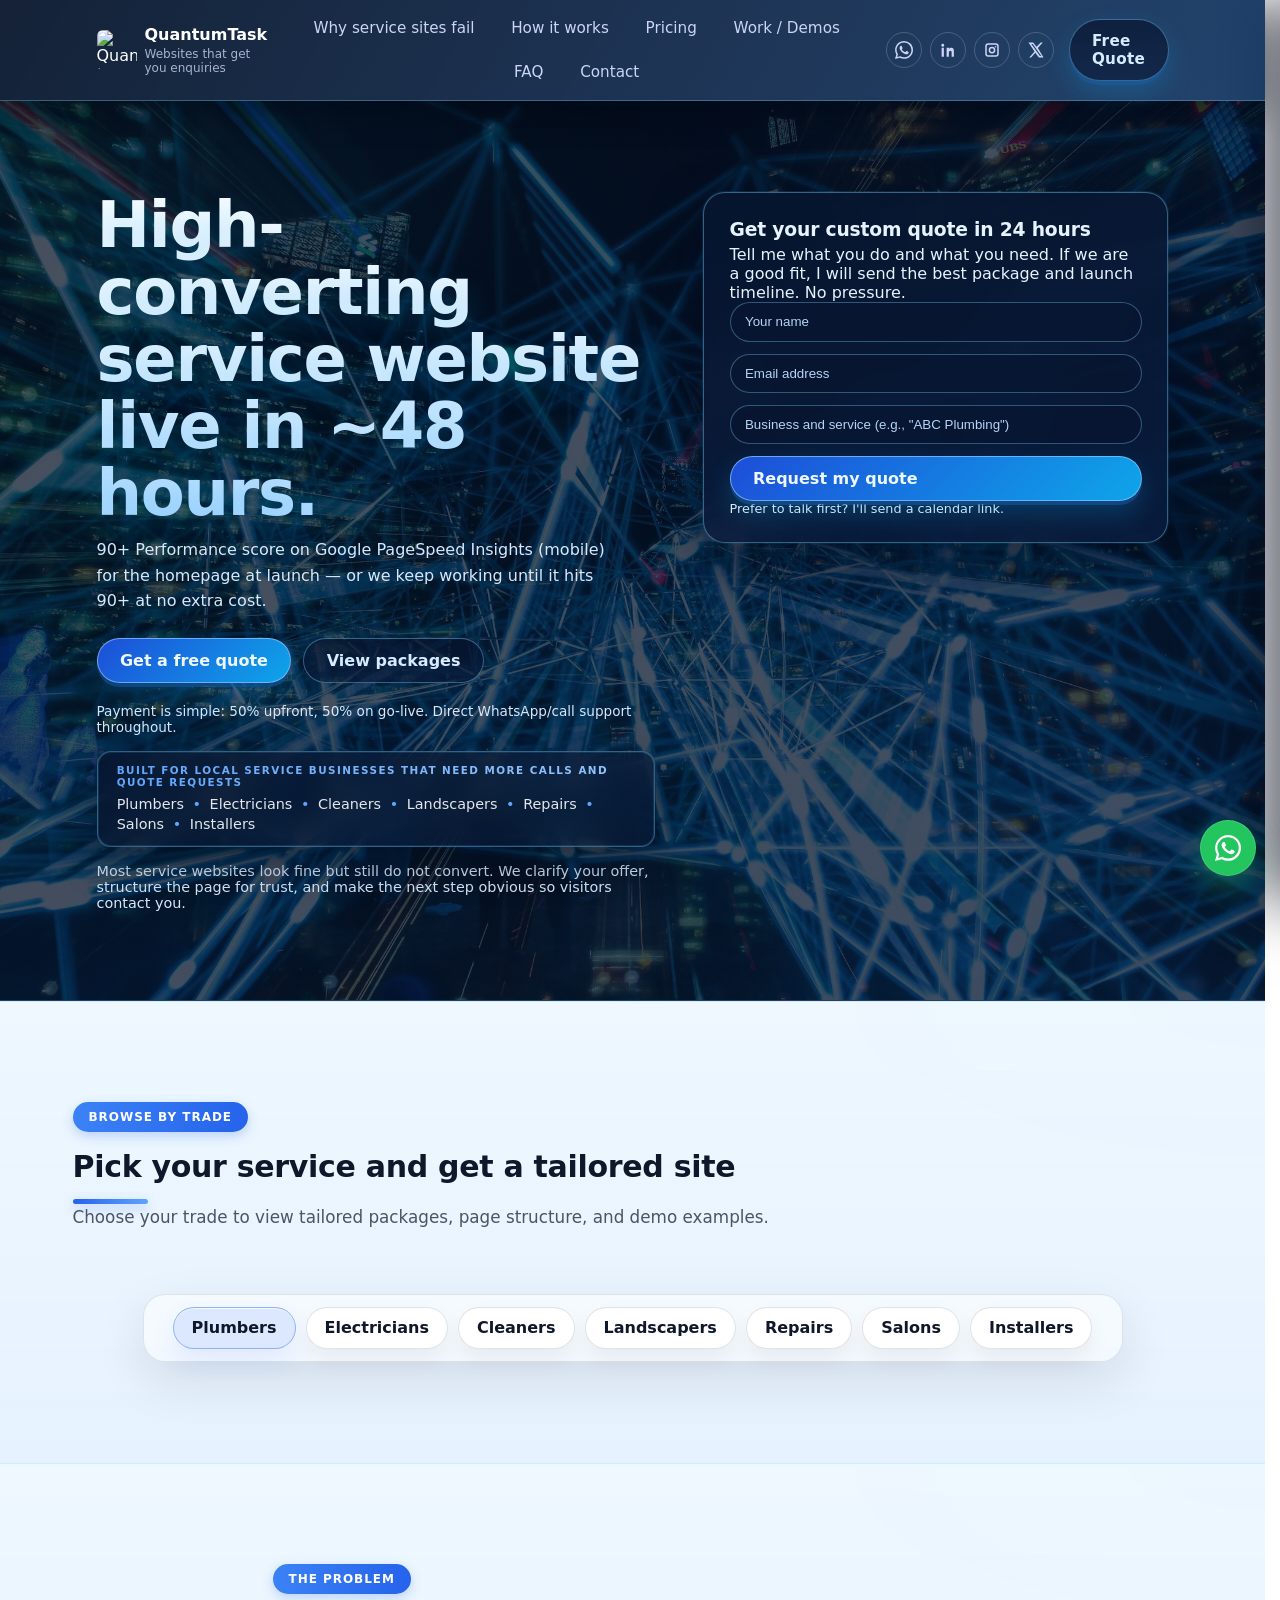
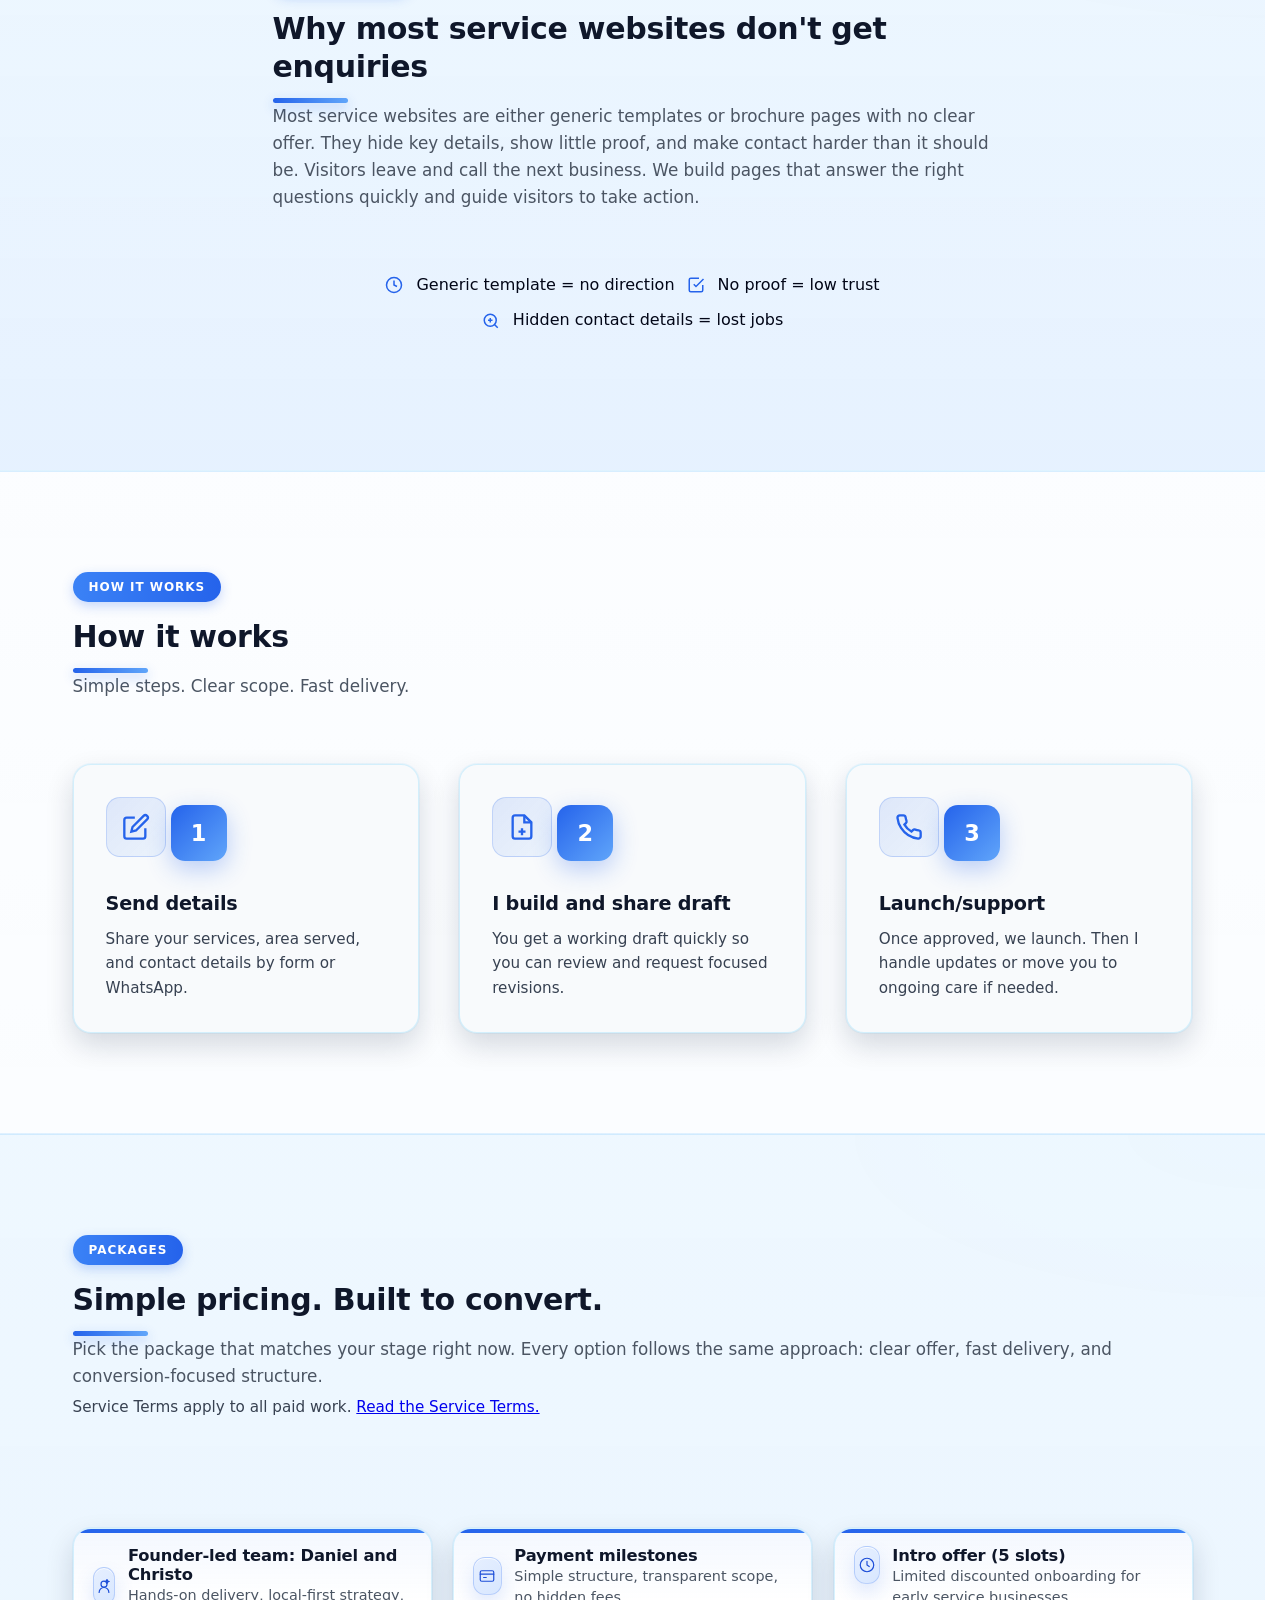
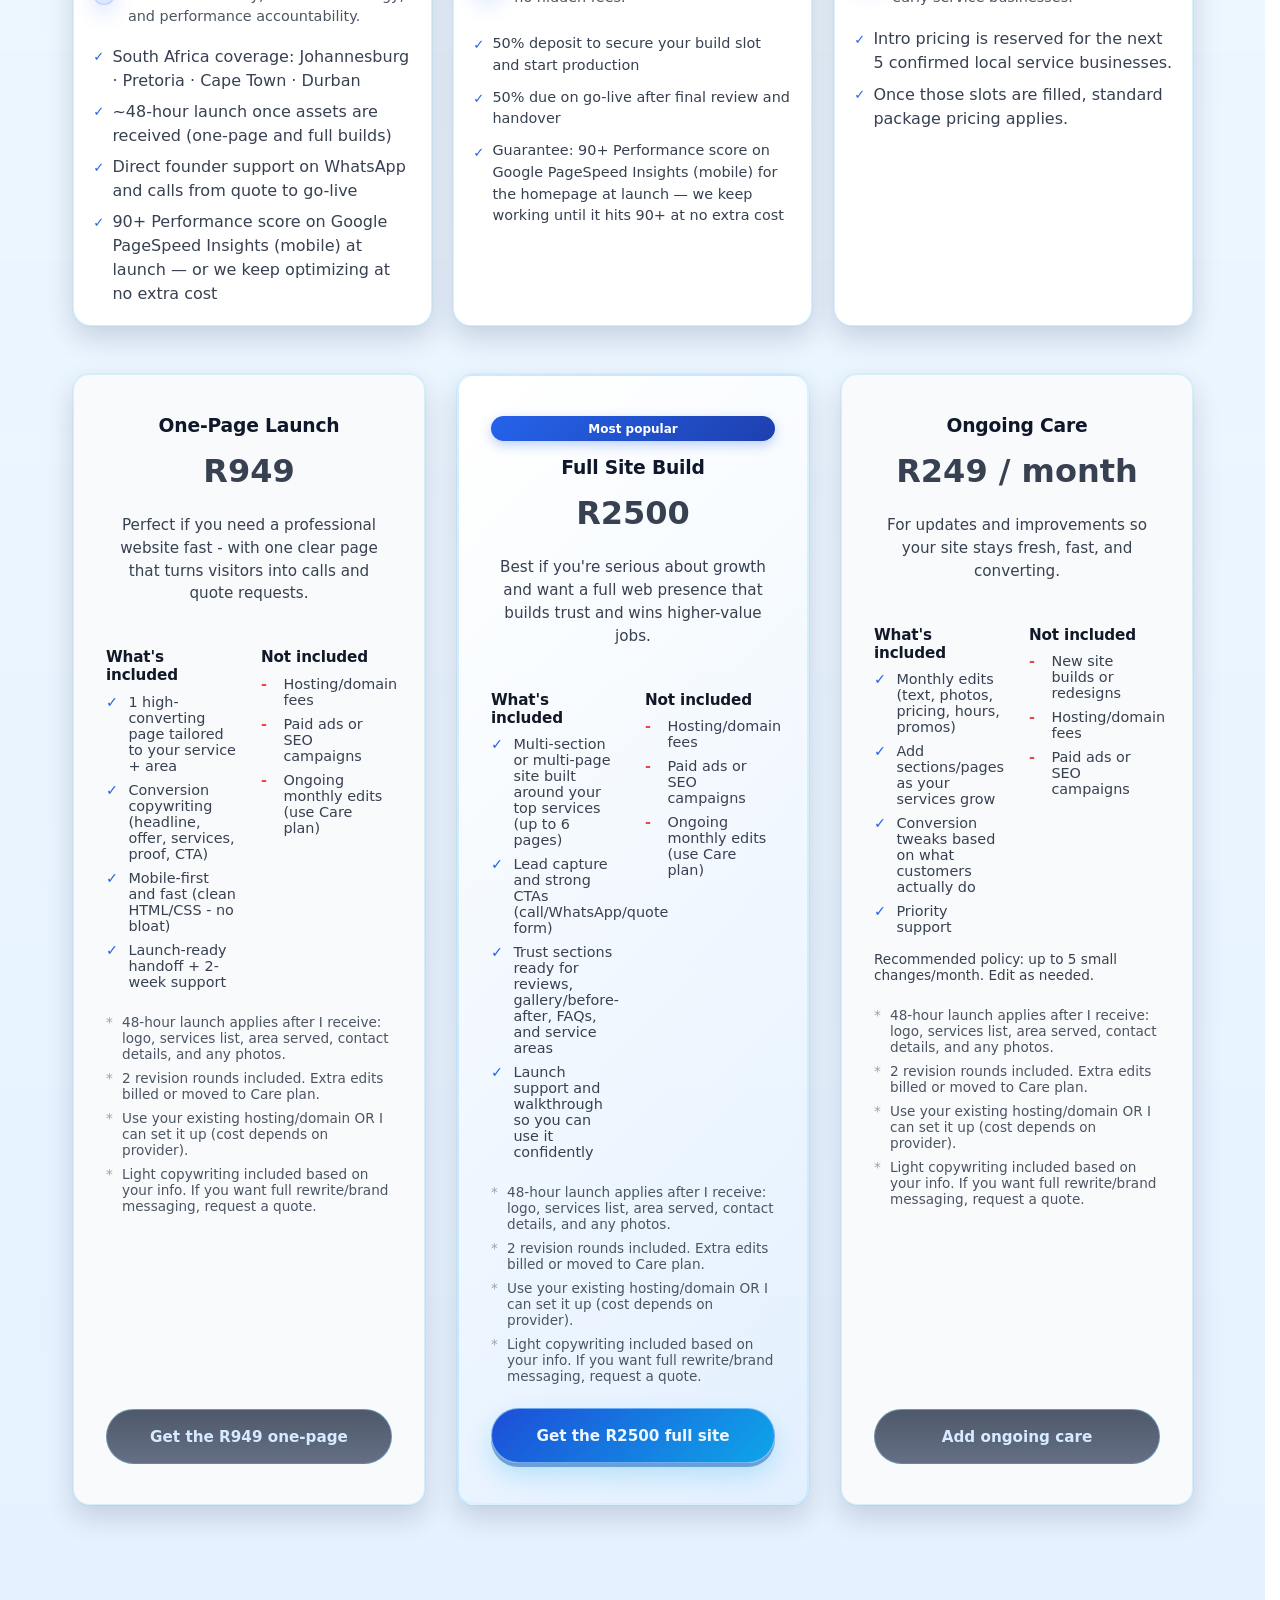
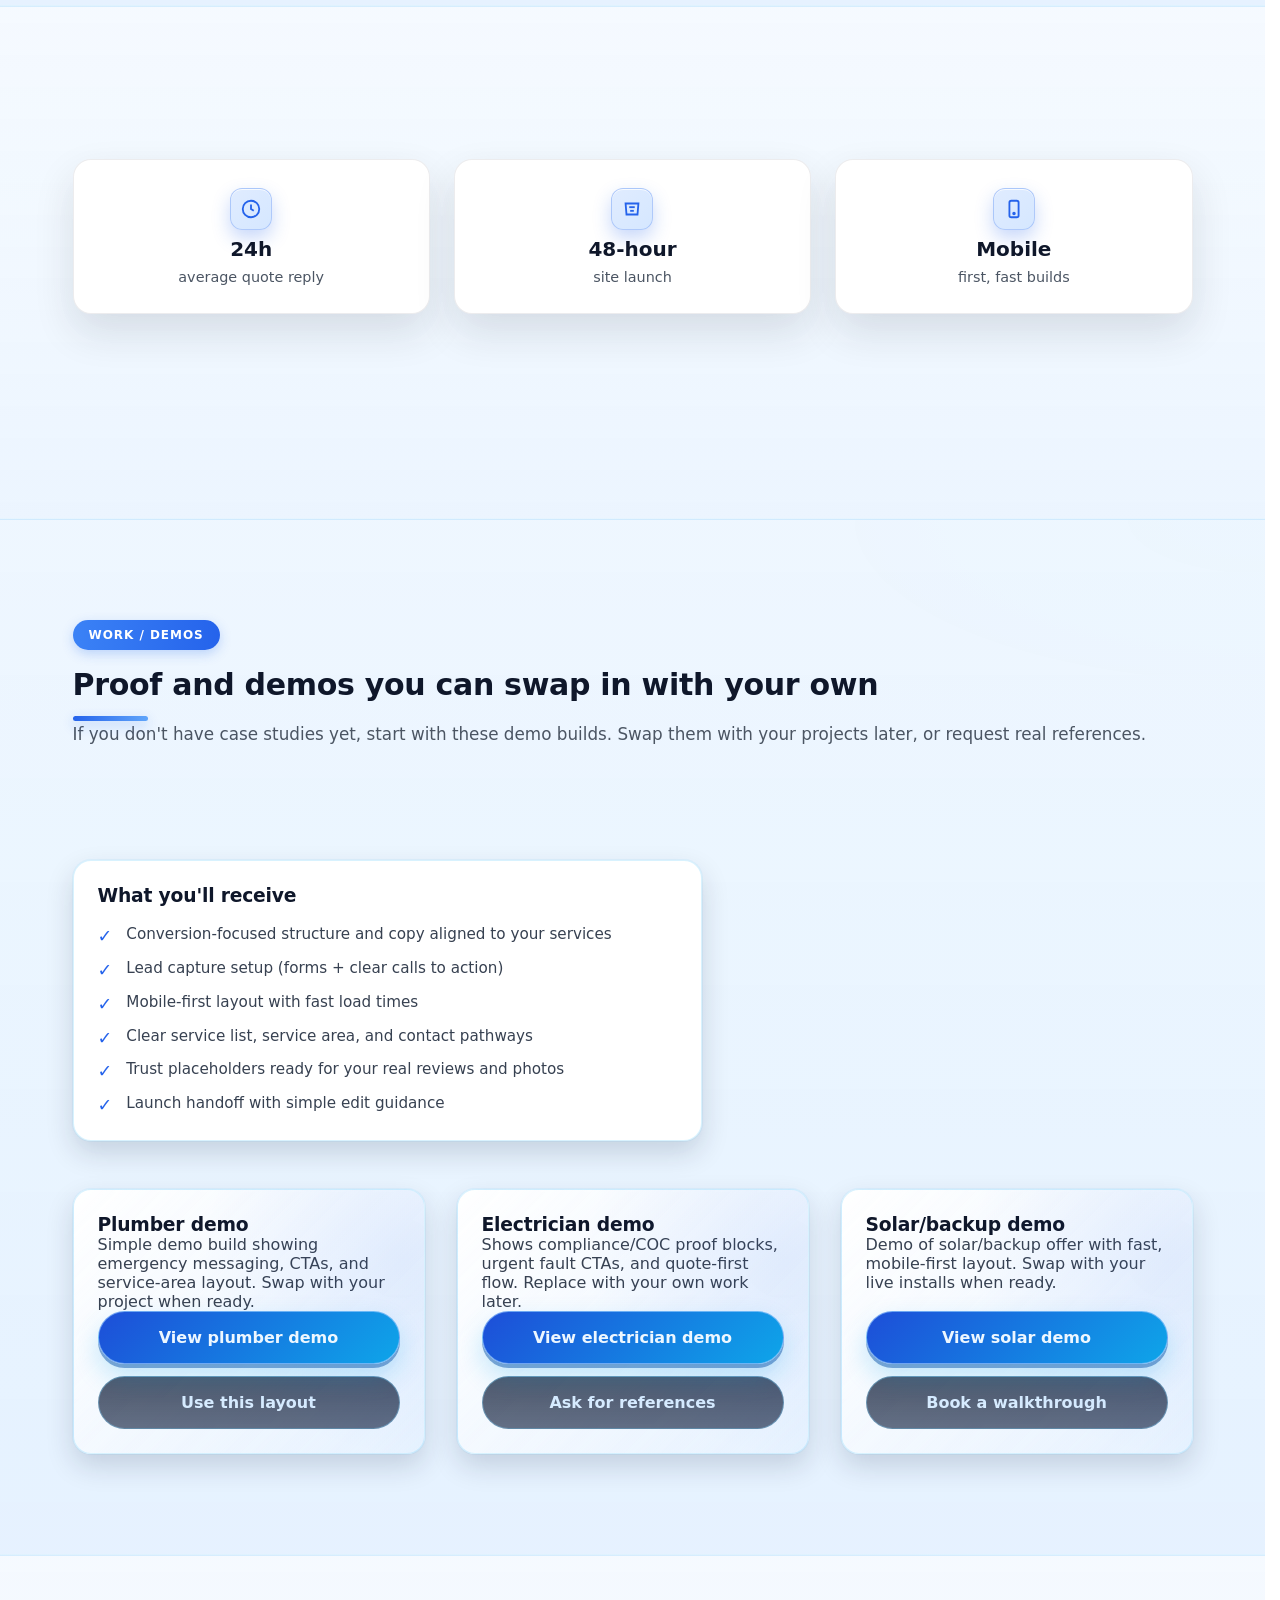
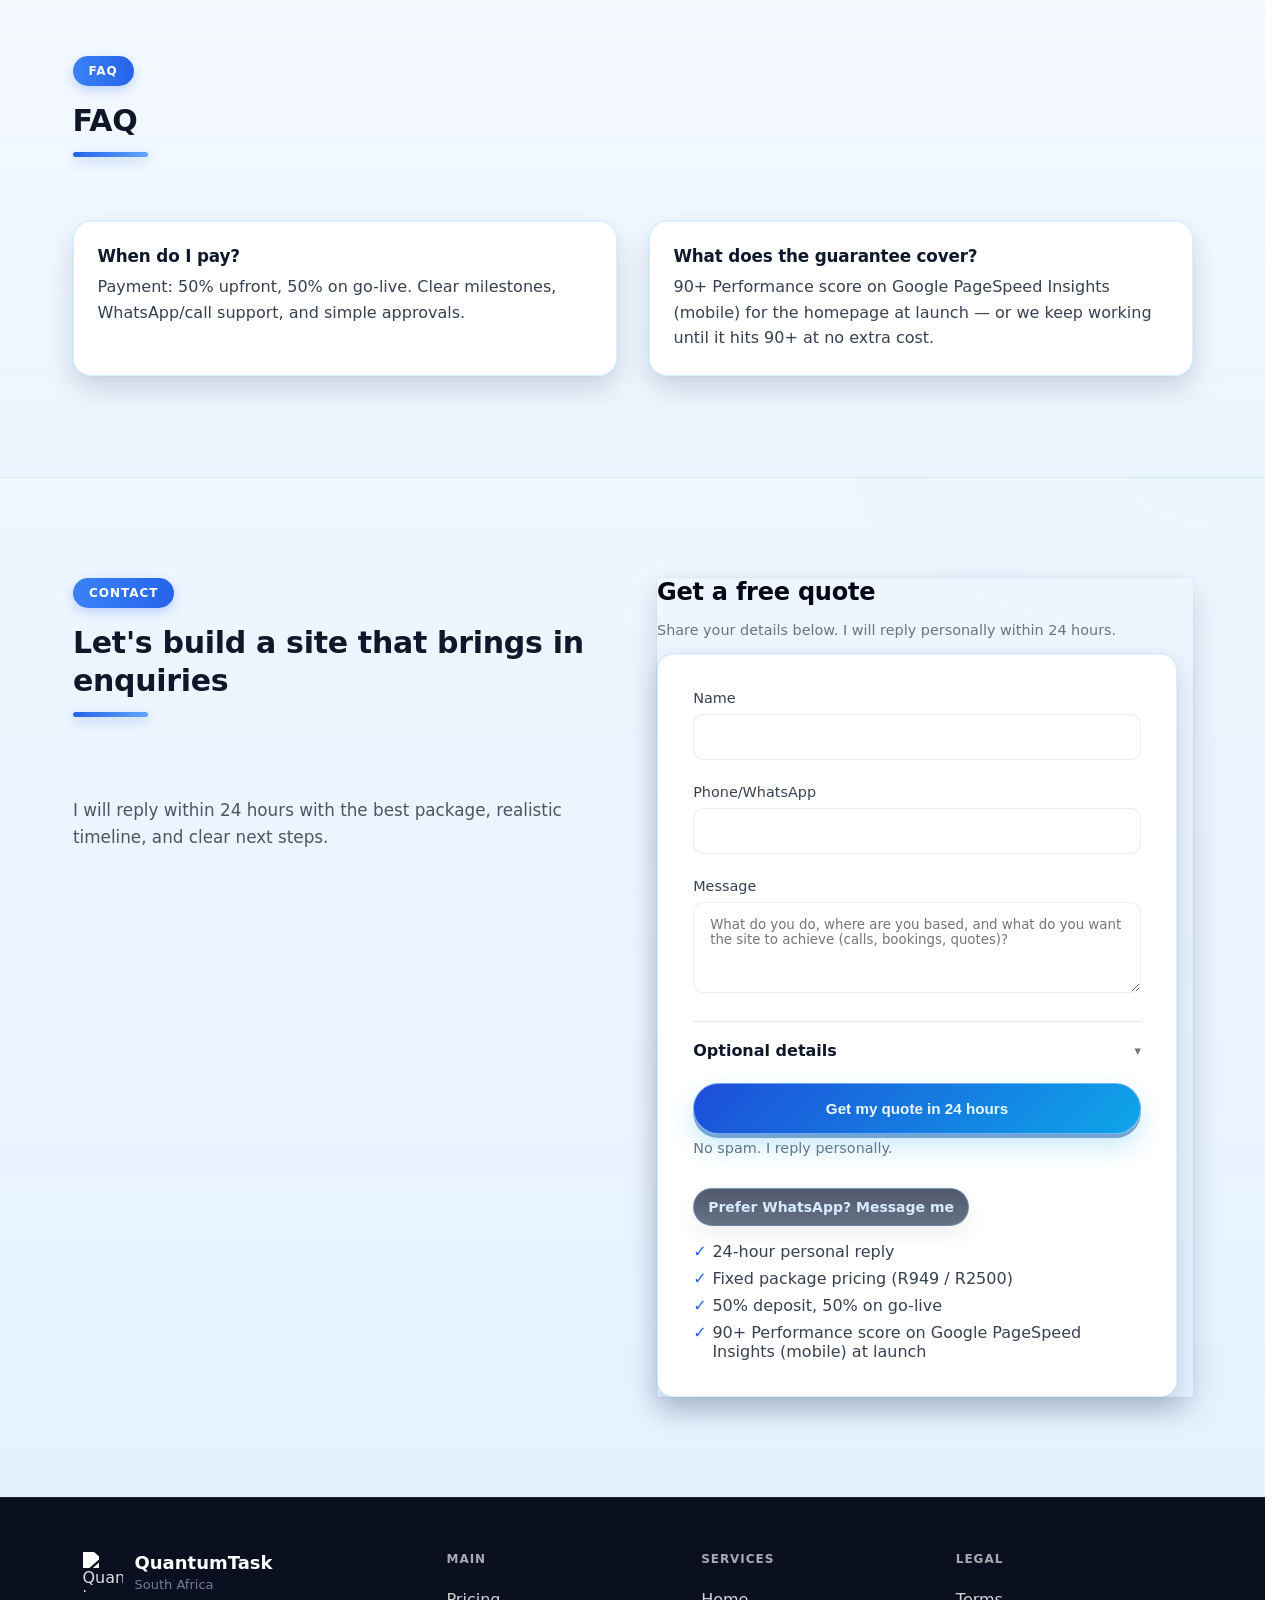
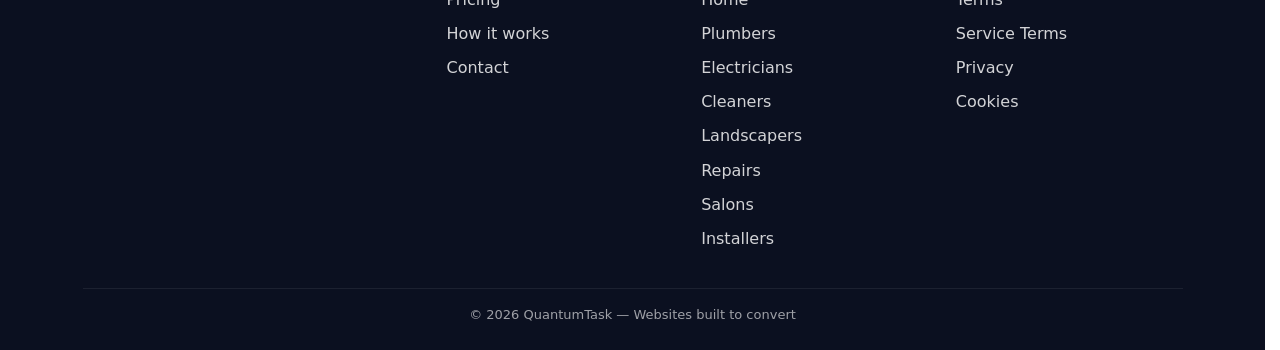
==== commit 298983fa: "Refine homepage hero to a subtler tech background" ====
--- a/docs/index.html
+++ b/docs/index.html
@@ -52,9 +52,11 @@
 
     .page-home .hero .hero-bg{
       background:
-        linear-gradient(145deg, rgba(2,10,24,.5) 0%, rgba(3,14,32,.6) 52%, rgba(5,18,39,.64) 100%),
-        url("images/hero-tech-internet-4.jpg?v=2") center/cover no-repeat !important;
-      background-blend-mode:normal;
+        linear-gradient(148deg, rgba(3,14,33,.72) 0%, rgba(4,18,41,.74) 52%, rgba(6,24,52,.78) 100%),
+        radial-gradient(720px 300px at 14% 10%, rgba(56,189,248,.16) 0%, rgba(56,189,248,0) 72%),
+        radial-gradient(780px 320px at 84% 14%, rgba(37,99,235,.16) 0%, rgba(37,99,235,0) 74%),
+        url("images/hero-tech-internet-4.jpg?v=3") center 58%/cover no-repeat !important;
+      background-blend-mode:normal,screen,screen,normal;
       filter:none;
       border-bottom:1px solid rgba(125,211,252,.24);
       animation:none !important;
@@ -94,15 +96,16 @@
       inset:0;
       pointer-events:none;
       z-index:0;
-      opacity:.1;
+      opacity:.08;
       background:
-        radial-gradient(720px 320px at 18% 0%, rgba(45,212,191,.12) 0%, transparent 74%),
-        radial-gradient(820px 360px at 82% 6%, rgba(34,211,238,.1) 0%, transparent 78%);
+        repeating-linear-gradient(90deg, rgba(148,163,184,.05) 0 1px, transparent 1px 64px),
+        repeating-linear-gradient(0deg, rgba(148,163,184,.04) 0 1px, transparent 1px 64px),
+        radial-gradient(900px 340px at 50% 0%, rgba(14,165,233,.12) 0%, transparent 74%);
       mix-blend-mode:normal;
     }
 
     body.page-home .qt-nano-field{
-      opacity:.2 !important;
+      opacity:.12 !important;
     }
 
     .page-home .hero-title{
@@ -183,11 +186,11 @@
 
     @media (max-width: 900px){
       .page-home .hero::before{
-        opacity:.12;
+        opacity:.1;
       }
 
       body.page-home .qt-nano-field{
-        opacity:.14 !important;
+        opacity:.08 !important;
       }
     }
   </style>
@@ -321,7 +324,7 @@
 
   <!-- HERO -->
   <section class="hero hero--home">
-    <div class="hero-bg" style="background:linear-gradient(145deg, rgba(2,10,24,.28) 0%, rgba(3,14,32,.38) 48%, rgba(5,18,39,.44) 100%), url('images/hero-tech-internet-4.jpg?v=2') center/cover no-repeat;"></div>
+    <div class="hero-bg" style="background:linear-gradient(148deg, rgba(3,14,33,.72) 0%, rgba(4,18,41,.74) 52%, rgba(6,24,52,.78) 100%), radial-gradient(720px 300px at 14% 10%, rgba(56,189,248,.16) 0%, rgba(56,189,248,0) 72%), radial-gradient(780px 320px at 84% 14%, rgba(37,99,235,.16) 0%, rgba(37,99,235,0) 74%), url('images/hero-tech-internet-4.jpg?v=3') center 58%/cover no-repeat;"></div>
 
     <div class="hero-inner">
       <div class="hero-left">
--- a/docs/style.css
+++ b/docs/style.css
@@ -974,7 +974,7 @@
 }
 .faq-accordion summary::-webkit-details-marker{display:none;}
 .faq-accordion summary::after{
-  content:'â–¾';
+  content:'\25BE';
   margin-left:auto;
   font-size:.8rem;
   color:#6b7280;
@@ -1148,7 +1148,7 @@
 }
 .service-proof-section .faq-accordion summary::after,
 .service-proof-section .faq-list summary::after{
-  content:'â€º';
+  content:'\203A';
   margin-left:auto;
   font-size:.9rem;
   color:#6b7280;
@@ -1461,7 +1461,7 @@
   line-height:1.6;
 }
 .proof-list li::before{
-  content:'âœ“';
+  content:'\2713';
   position:absolute;
   left:0;
   color:#2563eb;
@@ -1589,7 +1589,7 @@
   line-height:1.5;
 }
 #packages .meta-bullets li::before{
-  content:'âœ“';
+  content:'\2713';
   position:absolute;
   left:0;
   top:0.15rem;
@@ -1760,7 +1760,7 @@
   color:#374151;
 }
 .payment-list li::before{
-  content:'â€¢';
+  content:'\2022';
   position:absolute;
   left:0;
   color:var(--primary);
@@ -1844,7 +1844,7 @@
   color:#374151;
 }
 .price-list.included-list li::before{
-  content:'âœ“';
+  content:'\2713';
   color:var(--primary);
   font-weight:700;
   position:absolute;
